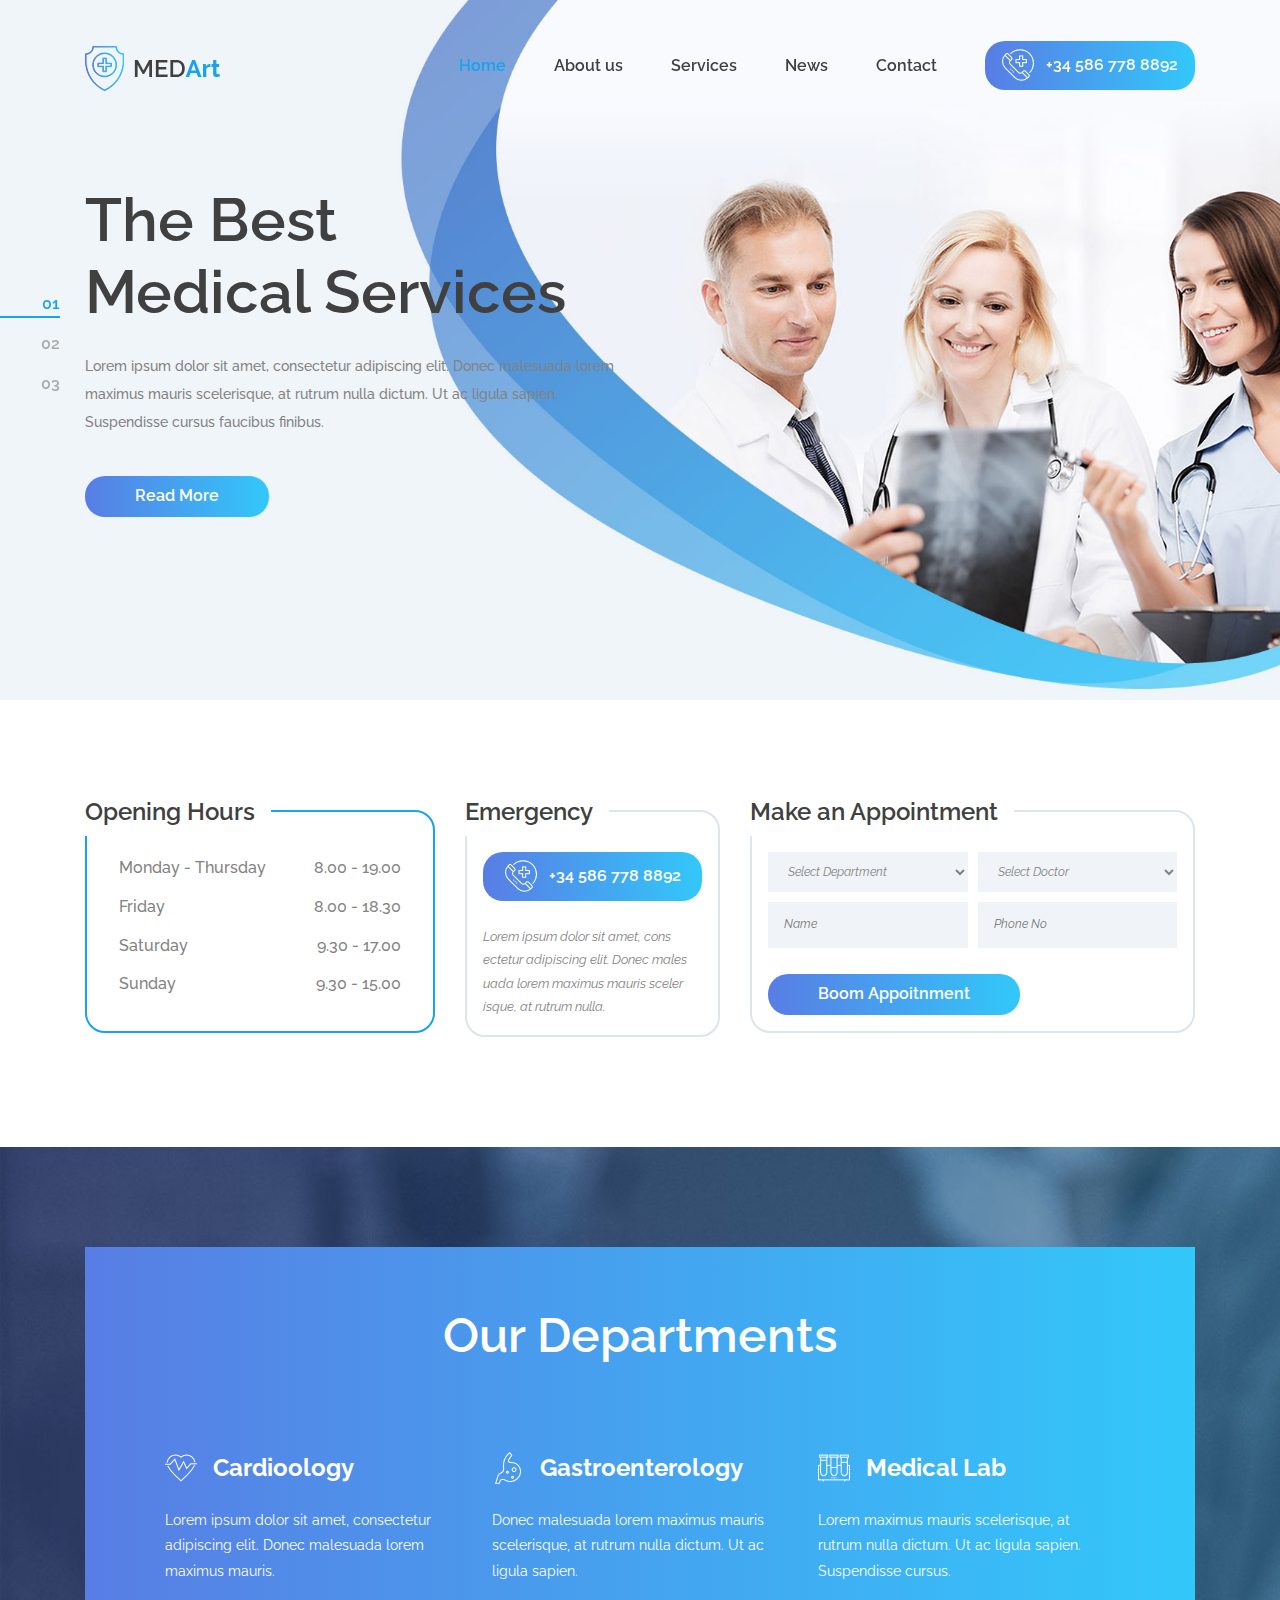
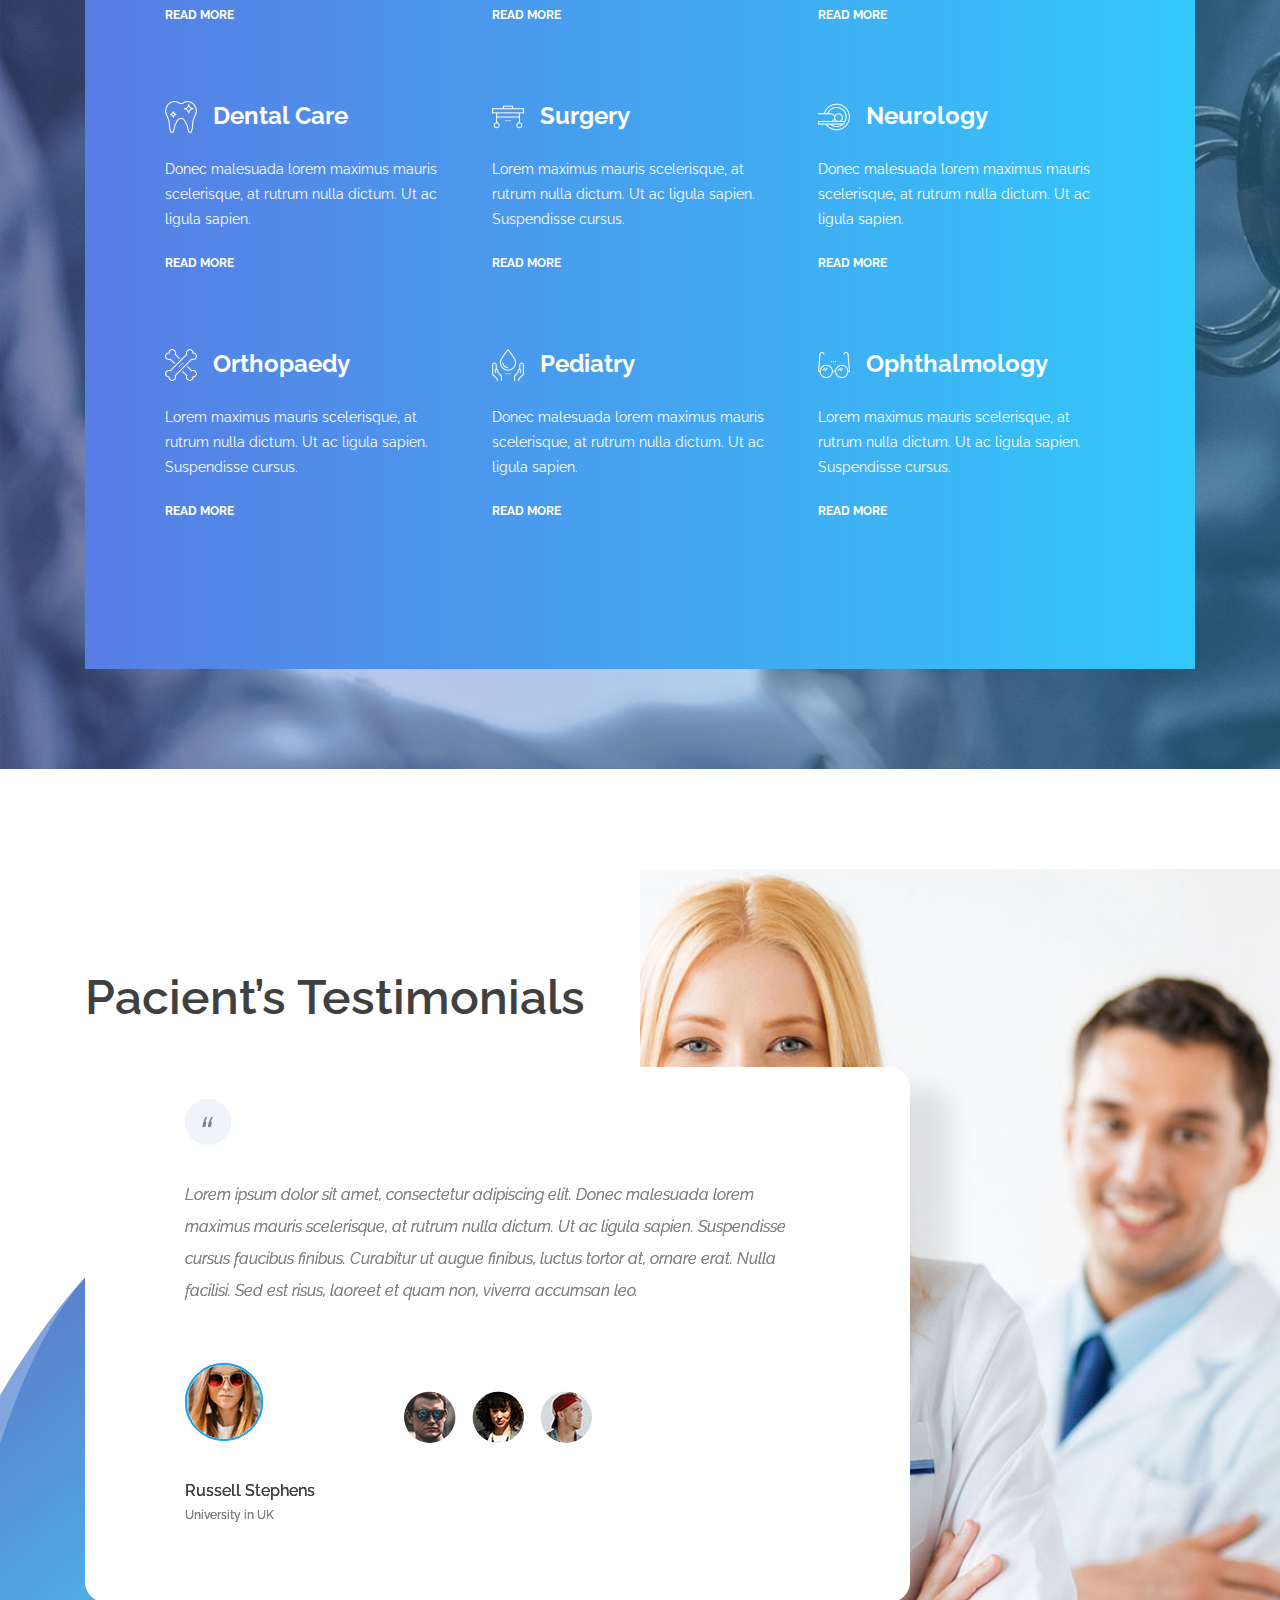
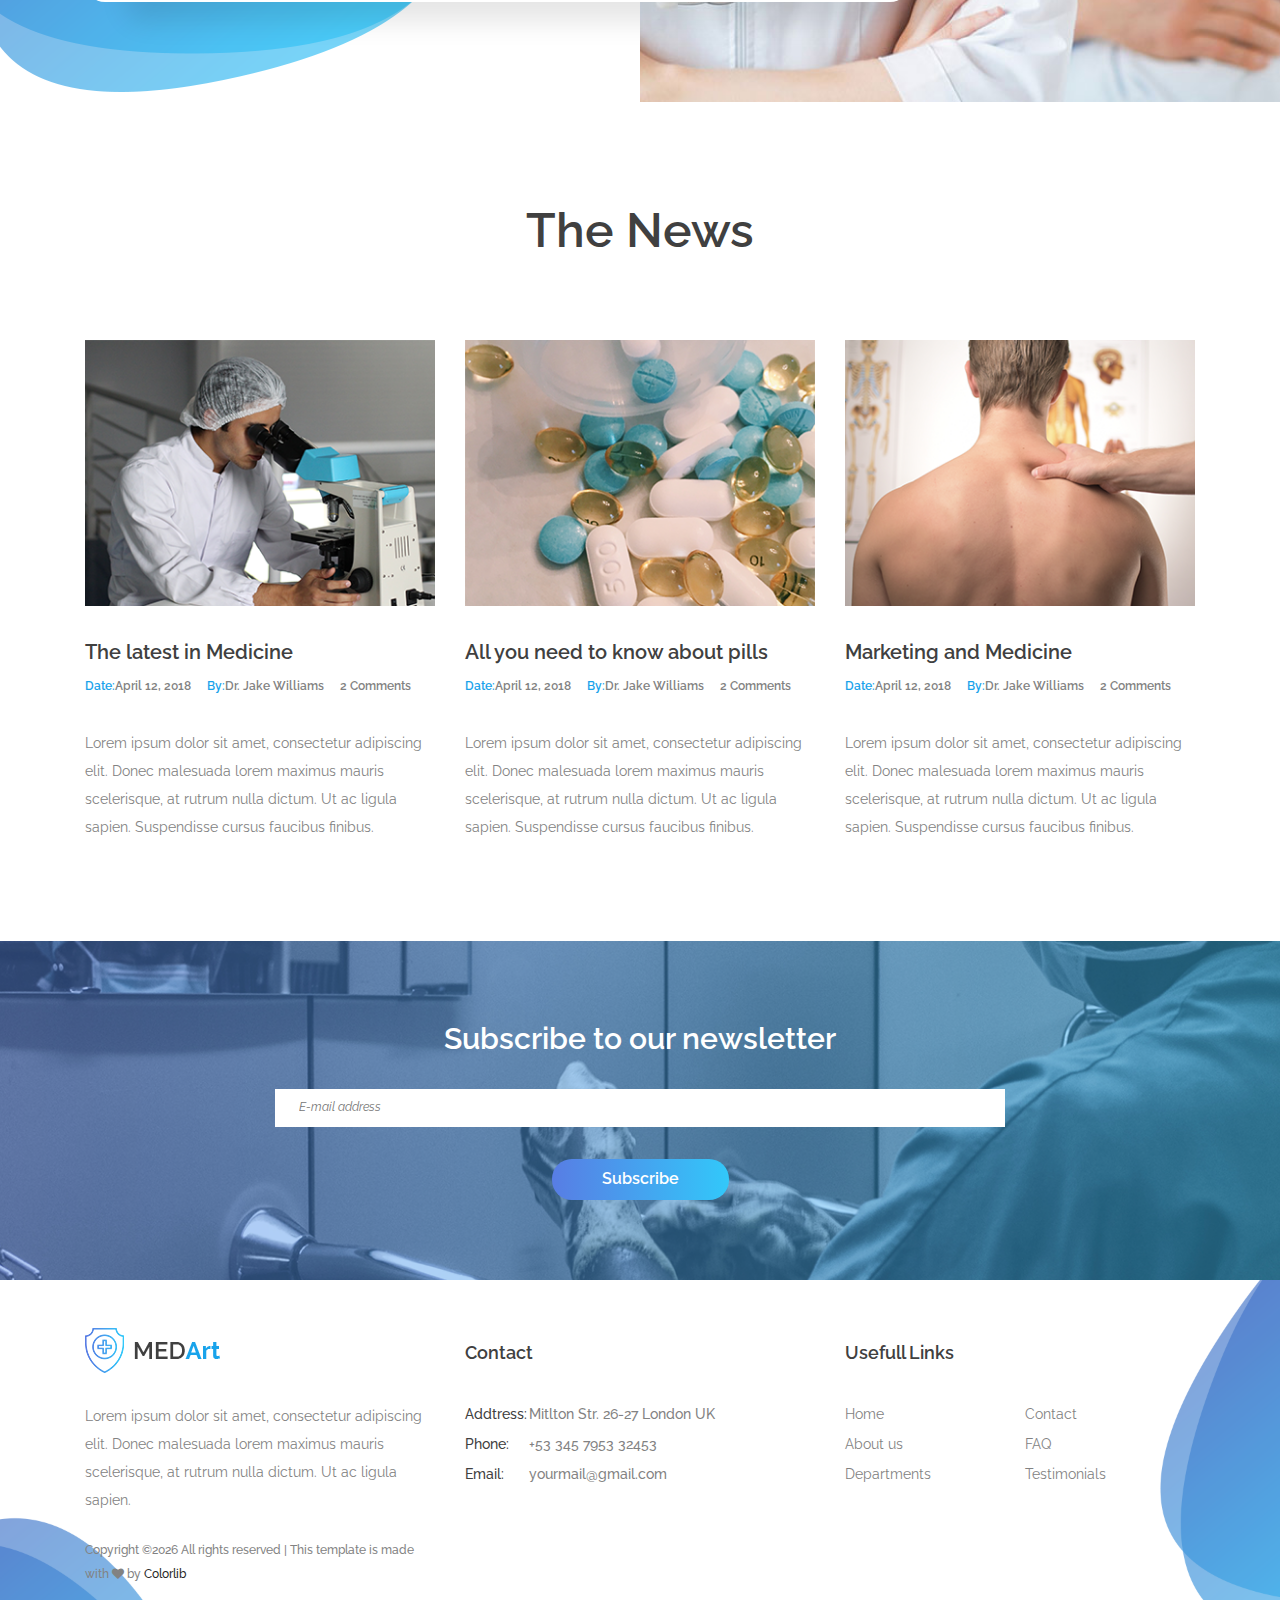
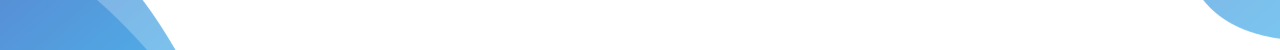
==== index.html @ e3585642 "first commit" ====
<!DOCTYPE html>
<html lang="en">
<head>
    <title>Hello World</title>

    <!-- Required meta tags -->
    <meta charset="utf-8">
    <meta name="viewport" content="width=device-width, initial-scale=1, shrink-to-fit=no">

    <!-- Bootstrap CSS -->
    <link rel="stylesheet" href="css/bootstrap.min.css">

    <link rel="stylesheet" type="text/css" href="https://cdnjs.cloudflare.com/ajax/libs/font-awesome/4.7.0/css/font-awesome.min.css">

    <!-- Swiper CSS -->
    <link rel="stylesheet" href="css/swiper.min.css">

    <!-- Styles -->
    <link rel="stylesheet" href="style.css">
    <script src="js/custom.js"></script>
</head>
<body>
    <header class="site-header">
        <div class="nav-bar">
            <div class="container">
                <div class="row">
                    <div class="col-12 d-flex flex-wrap justify-content-between align-items-center">
                        <div class="site-branding d-flex align-items-center">
                           <a class="d-block" href="index.html" rel="home"><img class="d-block" src="images/logo.png" alt="logo"></a>
                        </div><!-- .site-branding -->

                        <nav class="site-navigation d-flex justify-content-end align-items-center">
                            <ul class="d-flex flex-column flex-lg-row justify-content-lg-end align-items-center">
                                <li class="current-menu-item"><a href="index.html">Home</a></li>
                                <li><a href="about.html">About us</a></li>
                                <li><a href="services.html">Services</a></li>
                                <li><a href="news.html">News</a></li>
                                <li><a href="contact.html">Contact</a></li>

                                <li class="call-btn button gradient-bg mt-3 mt-md-0">
                                    <a class="d-flex justify-content-center align-items-center" href="#"><img src="images/emergency-call.png"> +34 586 778 8892</a>
                                </li>
                            </ul>
                        </nav><!-- .site-navigation -->

                        <div class="hamburger-menu d-lg-none">
                            <span></span>
                            <span></span>
                            <span></span>
                            <span></span>
                        </div><!-- .hamburger-menu -->
                    </div><!-- .col -->
                </div><!-- .row -->
            </div><!-- .container -->
        </div><!-- .nav-bar -->

        <div class="swiper-container hero-slider">
            <div class="swiper-wrapper">
                <div class="swiper-slide hero-content-wrap" style="background-image: url('images/hero.jpg')">
                    <div class="hero-content-overlay position-absolute w-100 h-100">
                        <div class="container h-100">
                            <div class="row h-100">
                                <div class="col-12 col-lg-6 d-flex flex-column justify-content-center align-items-start">
                                    <header class="entry-header">
                                        <h1>The Best <br>Medical Services</h1>
                                    </header><!-- .entry-header -->

                                    <div class="entry-content mt-4">
                                        <p>Lorem ipsum dolor sit amet, consectetur adipiscing elit. Donec malesuada lorem maximus mauris scelerisque, at rutrum nulla dictum. Ut ac ligula sapien. Suspendisse cursus faucibus finibus.</p>
                                    </div><!-- .entry-content -->

                                    <footer class="entry-footer d-flex flex-wrap align-items-center mt-4">
                                        <a href="#" class="button gradient-bg">Read More</a>
                                    </footer><!-- .entry-footer -->
                                </div><!-- .col -->
                            </div><!-- .row -->
                        </div><!-- .container -->
                    </div><!-- .hero-content-overlay -->
                </div><!-- .hero-content-wrap -->

                <div class="swiper-slide hero-content-wrap" style="background-image: url('images/hero.jpg')">
                    <div class="hero-content-overlay position-absolute w-100 h-100">
                        <div class="container h-100">
                            <div class="row h-100">
                                <div class="col-12 col-lg-6 d-flex flex-column justify-content-center align-items-start">
                                    <header class="entry-header">
                                        <h1>The Best <br>Medical Services</h1>
                                    </header><!-- .entry-header -->

                                    <div class="entry-content mt-4">
                                        <p>Lorem ipsum dolor sit amet, consectetur adipiscing elit. Donec malesuada lorem maximus mauris scelerisque, at rutrum nulla dictum. Ut ac ligula sapien. Suspendisse cursus faucibus finibus.</p>
                                    </div><!-- .entry-content -->

                                    <footer class="entry-footer d-flex flex-wrap align-items-center mt-4">
                                        <a href="#" class="button gradient-bg">Read More</a>
                                    </footer><!-- .entry-footer -->
                                </div><!-- .col -->
                            </div><!-- .row -->
                        </div><!-- .container -->
                    </div><!-- .hero-content-overlay -->
                </div><!-- .hero-content-wrap -->

                <div class="swiper-slide hero-content-wrap" style="background-image: url('images/hero.jpg')">
                    <div class="hero-content-overlay position-absolute w-100 h-100">
                        <div class="container h-100">
                            <div class="row h-100">
                                <div class="col-12 col-lg-6 d-flex flex-column justify-content-center align-items-start">
                                    <header class="entry-header">
                                        <h1>The Best <br>Medical Services</h1>
                                    </header><!-- .entry-header -->

                                    <div class="entry-content mt-4">
                                        <p>Lorem ipsum dolor sit amet, consectetur adipiscing elit. Donec malesuada lorem maximus mauris scelerisque, at rutrum nulla dictum. Ut ac ligula sapien. Suspendisse cursus faucibus finibus.</p>
                                    </div><!-- .entry-content -->

                                    <footer class="entry-footer d-flex flex-wrap align-items-center mt-4">
                                        <a href="#" class="button gradient-bg">Read More</a>
                                    </footer><!-- .entry-footer -->
                                </div><!-- .col -->
                            </div><!-- .row -->
                        </div><!-- .container -->
                    </div><!-- .hero-content-overlay -->
                </div><!-- .hero-content-wrap -->
            </div><!-- .swiper-wrapper -->

            <div class="pagination-wrap position-absolute w-100">
                <div class="swiper-pagination d-flex flex-row flex-md-column"></div>
            </div><!-- .pagination-wrap -->
        </div><!-- .hero-slider -->
    </header><!-- .site-header -->

    <div class="homepage-boxes">
        <div class="container">
            <div class="row">
                <div class="col-12 col-md-6 col-lg-4">
                    <div class="opening-hours">
                        <h2 class="d-flex align-items-center">Opening Hours</h2>

                        <ul class="p-0 m-0">
                            <li>Monday - Thursday <span>8.00 - 19.00</span></li>
                            <li>Friday <span>8.00 - 18.30</span></li>
                            <li>Saturday <span>9.30 - 17.00</span></li>
                            <li>Sunday <span>9.30 - 15.00</span></li>
                        </ul>
                    </div>
                </div>

                <div class="col-12 col-md-6 col-lg-3 mt-5 mt-md-0">
                    <div class="emergency-box">
                        <h2 class="d-flex align-items-center">Emergency</h2>

                        <div class="call-btn button gradient-bg">
                            <a class="d-flex justify-content-center align-items-center" href="#"><img src="images/emergency-call.png"> +34 586 778 8892</a>
                        </div>

                        <p>Lorem ipsum dolor sit amet, cons ectetur adipiscing elit. Donec males uada lorem maximus mauris sceler isque, at rutrum nulla.</p>
                    </div>
                </div>

                <div class="col-12 col-md-6 col-lg-5 mt-5 mt-lg-0">
                    <div class="appointment-box">
                        <h2 class="d-flex align-items-center">Make an Appointment</h2>

                        <form class="d-flex flex-wrap justify-content-between">
                            <select class="select-department">
                                <option value="value1">Select Department</option>
                                <option value="value2">Select Department 1</option>
                                <option value="value3">Select Department 2</option>
                            </select>

                            <select class="select-doctor">
                                <option>Select Doctor</option>
                                <option>Select Doctor 1</option>
                                <option>Select Doctor 2</option>
                            </select>

                            <input type="text" placeholder="Name">

                            <input type="number" placeholder="Phone No">

                            <input class="button gradient-bg" type="submit" value="Boom Appoitnment">
                        </form>
                    </div>

                </div>
            </div>
        </div>
    </div>

    <div class="our-departments">
        <div class="container">
            <div class="row">
                <div class="col-12">
                    <div class="our-departments-wrap">
                        <h2>Our Departments</h2>

                        <div class="row">
                            <div class="col-12 col-md-6 col-lg-4">
                                <div class="our-departments-cont">
                                    <header class="entry-header d-flex flex-wrap align-items-center">
                                        <img src="images/cardiogram.png" alt="">

                                        <h3>Cardioology</h3>
                                    </header>

                                    <div class="entry-content">
                                        <p>Lorem ipsum dolor sit amet, consectetur adipiscing elit. Donec malesuada lorem maximus mauris.</p>
                                    </div>

                                    <footer class="entry-footer">
                                        <a href="#">read more</a>
                                    </footer>
                                </div>
                            </div>

                            <div class="col-12 col-md-6 col-lg-4">
                                <div class="our-departments-cont">
                                    <header class="entry-header d-flex flex-wrap align-items-center">
                                        <img src="images/stomach-2.png" alt="">

                                        <h3>Gastroenterology</h3>
                                    </header>

                                    <div class="entry-content">
                                        <p>Donec malesuada lorem maximus mauris scelerisque, at rutrum nulla dictum. Ut ac ligula sapien.</p>
                                    </div>

                                    <footer class="entry-footer">
                                        <a href="#">read more</a>
                                    </footer>
                                </div>
                            </div>

                            <div class="col-12 col-md-6 col-lg-4">
                                <div class="our-departments-cont">
                                    <header class="entry-header d-flex flex-wrap align-items-center">
                                        <img src="images/blood-sample-2.png" alt="">

                                        <h3>Medical Lab</h3>
                                    </header>

                                    <div class="entry-content">
                                        <p>Lorem maximus mauris scelerisque, at rutrum nulla dictum. Ut ac ligula sapien. Suspendisse cursus.</p>
                                    </div>

                                    <footer class="entry-footer">
                                        <a href="#">read more</a>
                                    </footer>
                                </div>
                            </div>

                            <div class="col-12 col-md-6 col-lg-4">
                                <div class="our-departments-cont">
                                    <header class="entry-header d-flex flex-wrap align-items-center">
                                        <img src="images/teeth.png" alt="">

                                        <h3>Dental Care</h3>
                                    </header>

                                    <div class="entry-content">
                                        <p>Donec malesuada lorem maximus mauris scelerisque, at rutrum nulla dictum. Ut ac ligula sapien.</p>
                                    </div>

                                    <footer class="entry-footer">
                                        <a href="#">read more</a>
                                    </footer>
                                </div>
                            </div>

                            <div class="col-12 col-md-6 col-lg-4">
                                <div class="our-departments-cont">
                                    <header class="entry-header d-flex flex-wrap align-items-center">
                                        <img src="images/stretcher.png" alt="">

                                        <h3>Surgery</h3>
                                    </header>

                                    <div class="entry-content">
                                        <p>Lorem maximus mauris scelerisque, at rutrum nulla dictum. Ut ac ligula sapien. Suspendisse cursus.</p>
                                    </div>

                                    <footer class="entry-footer">
                                        <a href="#">read more</a>
                                    </footer>
                                </div>
                            </div>

                            <div class="col-12 col-md-6 col-lg-4">
                                <div class="our-departments-cont">
                                    <header class="entry-header d-flex flex-wrap align-items-center">
                                        <img src="images/scanner.png" alt="">

                                        <h3>Neurology</h3>
                                    </header>

                                    <div class="entry-content">
                                        <p>Donec malesuada lorem maximus mauris scelerisque, at rutrum nulla dictum. Ut ac ligula sapien.</p>
                                    </div>

                                    <footer class="entry-footer">
                                        <a href="#">read more</a>
                                    </footer>
                                </div>
                            </div>

                            <div class="col-12 col-md-6 col-lg-4 mb-md-0">
                                <div class="our-departments-cont">
                                    <header class="entry-header d-flex flex-wrap align-items-center">
                                        <img src="images/bones.png" alt="">

                                        <h3>Orthopaedy</h3>
                                    </header>

                                    <div class="entry-content">
                                        <p>Lorem maximus mauris scelerisque, at rutrum nulla dictum. Ut ac ligula sapien. Suspendisse cursus.</p>
                                    </div>

                                    <footer class="entry-footer">
                                        <a href="#">read more</a>
                                    </footer>
                                </div>
                            </div>

                            <div class="col-12 col-md-6 col-lg-4 mb-lg-0">
                                <div class="our-departments-cont">
                                    <header class="entry-header d-flex flex-wrap align-items-center">
                                        <img src="images/blood-donation-2.png" alt="">

                                        <h3>Pediatry</h3>
                                    </header>

                                    <div class="entry-content">
                                        <p>Donec malesuada lorem maximus mauris scelerisque, at rutrum nulla dictum. Ut ac ligula sapien.</p>
                                    </div>

                                    <footer class="entry-footer">
                                        <a href="#">read more</a>
                                    </footer>
                                </div>
                            </div>

                            <div class="col-12 col-md-6 col-lg-4 mb-0">
                                <div class="our-departments-cont">
                                    <header class="entry-header d-flex flex-wrap align-items-center">
                                        <img src="images/glasses.png" alt="">

                                        <h3>Ophthalmology</h3>
                                    </header>

                                    <div class="entry-content">
                                        <p>Lorem maximus mauris scelerisque, at rutrum nulla dictum. Ut ac ligula sapien. Suspendisse cursus.</p>
                                    </div>

                                    <footer class="entry-footer">
                                        <a href="#">read more</a>
                                    </footer>
                                </div>
                            </div>
                        </div>
                    </div>
                </div>
            </div>
        </div>
    </div>

    <section class="testimonial-section">
        <div class="container">
            <div class="row">
                <div class="col-12">
                    <h2>Pacient’s Testimonials</h2>
                </div>
            </div>
        </div>

        <!-- Swiper -->
        <div class="testimonial-slider">
            <div class="container">
                <div class="row">
                    <div class="col-12 col-lg-9">
                        <div class="testimonial-bg-shape">
                            <div class="swiper-container testimonial-slider-wrap">
                                <div class="swiper-wrapper">
                                    <div class="swiper-slide">
                                        <div class="entry-content">
                                            <p>Lorem ipsum dolor sit amet, consectetur adipiscing elit. Donec malesuada lorem maximus mauris scelerisque, at rutrum nulla dictum. Ut ac ligula sapien. Suspendisse cursus faucibus finibus. Curabitur ut augue finibus, luctus tortor at, ornare erat. Nulla facilisi. Sed est risus, laoreet et quam non, viverra accumsan leo.</p>
                                        </div><!-- .entry-content -->

                                        <div class="entry-footer">
                                            <figure class="user-avatar">
                                                <img src="images/user-1.jpg" alt="">
                                            </figure><!-- .user-avatar -->

                                            <h3 class="testimonial-user">Russell Stephens <span>University in UK</span></h3>
                                        </div><!-- .entry-footer -->
                                    </div><!-- .swiper-slide -->

                                    <div class="swiper-slide">
                                        <div class="entry-content">
                                            <p>Lorem ipsum dolor sit amet, consectetur adipiscing elit. Donec malesuada lorem maximus mauris scelerisque, at rutrum nulla dictum. Ut ac ligula sapien. Suspendisse cursus faucibus finibus. Curabitur ut augue finibus, luctus tortor at, ornare erat. Nulla facilisi. Sed est risus, laoreet et quam non, viverra accumsan leo.</p>
                                        </div><!-- .entry-content -->

                                        <div class="entry-footer">
                                            <figure class="user-avatar">
                                                <img src="images/user-2.jpg" alt="">
                                            </figure><!-- .user-avatar -->

                                            <h3 class="testimonial-user">Russell Stephens <span>University in UK</span></h3>
                                        </div><!-- .entry-footer -->
                                    </div><!-- .swiper-slide -->

                                    <div class="swiper-slide">
                                        <div class="entry-content">
                                            <p>Lorem ipsum dolor sit amet, consectetur adipiscing elit. Donec malesuada lorem maximus mauris scelerisque, at rutrum nulla dictum. Ut ac ligula sapien. Suspendisse cursus faucibus finibus. Curabitur ut augue finibus, luctus tortor at, ornare erat. Nulla facilisi. Sed est risus, laoreet et quam non, viverra accumsan leo.</p>
                                        </div><!-- .entry-content -->

                                        <div class="entry-footer">
                                            <figure class="user-avatar">
                                                <img src="images/user-3.jpg" alt="">
                                            </figure><!-- .user-avatar -->

                                            <h3 class="testimonial-user">Russell Stephens <span>University in UK</span></h3>
                                        </div><!-- .entry-footer -->
                                    </div><!-- .swiper-slide -->

                                    <div class="swiper-slide">
                                        <div class="entry-content">
                                            <p>Lorem ipsum dolor sit amet, consectetur adipiscing elit. Donec malesuada lorem maximus mauris scelerisque, at rutrum nulla dictum. Ut ac ligula sapien. Suspendisse cursus faucibus finibus. Curabitur ut augue finibus, luctus tortor at, ornare erat. Nulla facilisi. Sed est risus, laoreet et quam non, viverra accumsan leo.</p>
                                        </div><!-- .entry-content -->

                                        <div class="entry-footer">
                                            <figure class="user-avatar">
                                                <img src="images/user-4.jpg" alt="">
                                            </figure><!-- .user-avatar -->

                                            <h3 class="testimonial-user">Russell Stephens <span>University in UK</span></h3>
                                        </div><!-- .entry-footer -->
                                    </div><!-- .swiper-slide -->
                                </div><!-- .swiper-wrapper -->

                                <div class="swiper-pagination-wrap">
                                    <div class="container">
                                        <div class="row">
                                            <div class="col-12">
                                                <div class="swiper-pagination position-relative flex justify-content-center align-items-center"></div>
                                            </div><!-- .col -->
                                        </div><!-- .row -->
                                    </div><!-- .container -->
                                </div>
                            </div>
                        </div>
                    </div>
                </div>
            </div>
        </div><!-- .testimonial-slider -->
    </section><!-- .testimonial-section -->

    <div class="the-news">
        <div class="container">
            <div class="row">
                <div class="col-12">
                    <h2>The News</h2>

                    <div class="row">
                        <div class="col-12 col-md-6 col-lg-4">
                            <div class="the-news-wrap">
                                <figure class="post-thumbnail">
                                    <a href="#"><img src="images/news-1.png" alt=""></a>
                                </figure>

                                <header class="entry-header">
                                    <h3>The latest in Medicine</h3>

                                    <div class="post-metas d-flex flex-wrap align-items-center">
                                        <div class="posted-date"><label>Date: </label><a href="#">April 12, 2018</a></div>

                                        <div class="posted-by"><label>By: </label><a href="#">Dr. Jake Williams</a></div>

                                        <div class="post-comments"><a href="#">2 Comments</a></div>
                                    </div>
                                </header>

                                <div class="entry-content">
                                    <p>Lorem ipsum dolor sit amet, consectetur adipiscing elit. Donec malesuada lorem maximus mauris scelerisque, at rutrum nulla dictum. Ut ac ligula sapien. Suspendisse cursus faucibus finibus. </p>
                                </div>
                            </div>
                        </div>

                        <div class="col-12 col-md-6 col-lg-4">
                            <div class="the-news-wrap">
                                <figure class="post-thumbnail">
                                    <a href="#"><img src="images/news-2.png" alt=""></a>
                                </figure>

                                <header class="entry-header">
                                    <h3>All you need to know about pills</h3>

                                    <div class="post-metas d-flex flex-wrap align-items-center">
                                        <div class="posted-date"><label>Date: </label><a href="#">April 12, 2018</a></div>

                                        <div class="posted-by"><label>By: </label><a href="#">Dr. Jake Williams</a></div>

                                        <div class="post-comments"><a href="#">2 Comments</a></div>
                                    </div>
                                </header>

                                <div class="entry-content">
                                    <p>Lorem ipsum dolor sit amet, consectetur adipiscing elit. Donec malesuada lorem maximus mauris scelerisque, at rutrum nulla dictum. Ut ac ligula sapien. Suspendisse cursus faucibus finibus. </p>
                                </div>
                            </div>
                        </div>

                        <div class="col-12 col-md-6 col-lg-4">
                            <div class="the-news-wrap">
                                <figure class="post-thumbnail">
                                    <a href="#"><img src="images/news-3.png" alt=""></a>
                                </figure>

                                <header class="entry-header">
                                    <h3>Marketing and Medicine</h3>

                                    <div class="post-metas d-flex flex-wrap align-items-center">
                                        <div class="posted-date"><label>Date: </label><a href="#">April 12, 2018</a></div>

                                        <div class="posted-by"><label>By: </label><a href="#">Dr. Jake Williams</a></div>

                                        <div class="post-comments"><a href="#">2 Comments</a></div>
                                    </div>
                                </header>

                                <div class="entry-content">
                                    <p>Lorem ipsum dolor sit amet, consectetur adipiscing elit. Donec malesuada lorem maximus mauris scelerisque, at rutrum nulla dictum. Ut ac ligula sapien. Suspendisse cursus faucibus finibus. </p>
                                </div>
                            </div>
                        </div>
                    </div>
                </div>
            </div>
        </div>
    </div>

    <div class="subscribe-banner">
        <div class="container">
            <div class="row">
                <div class="col-12 col-lg-8 offset-lg-2">
                    <h2>Subscribe to our newsletter</h2>

                    <form>
                        <input type="email" placeholder="E-mail address">
                        <input class="button gradient-bg" type="submit" value="Subscribe">
                    </form>
                </div>
            </div>
        </div>
    </div>

    <footer class="site-footer">
        <div class="footer-widgets">
            <div class="container">
                <div class="row">
                    <div class="col-12 col-md-6 col-lg-4">
                        <div class="foot-about">
                            <h2><a href="#"><img src="images/logo.png" alt=""></a></h2>

                            <p>Lorem ipsum dolor sit amet, consectetur adipiscing elit. Donec malesuada lorem maximus mauris scelerisque, at rutrum nulla dictum. Ut ac ligula sapien.</p>

                            <p class="copyright"><!-- Link back to Colorlib can't be removed. Template is licensed under CC BY 3.0. -->
Copyright &copy;<script>document.write(new Date().getFullYear());</script> All rights reserved | This template is made with <i class="fa fa-heart" aria-hidden="true"></i> by <a href="https://colorlib.com" target="_blank">Colorlib</a>
<!-- Link back to Colorlib can't be removed. Template is licensed under CC BY 3.0. --></p>
                        </div><!-- .foot-about -->
                    </div><!-- .col -->

                    <div class="col-12 col-md-6 col-lg-4 mt-5 mt-md-0">
                        <div class="foot-contact">
                            <h2>Contact</h2>

                            <ul class="p-0 m-0">
                                <li><span>Addtress:</span>Mitlton Str. 26-27 London UK</li>
                                <li><span>Phone:</span>+53 345 7953 32453</li>
                                <li><span>Email:</span>yourmail@gmail.com</li>
                            </ul>
                        </div>
                    </div><!-- .col -->

                    <div class="col-12 col-md-6 col-lg-4 mt-5 mt-md-0">
                        <div class="foot-links">
                            <h2>Usefull Links</h2>

                            <ul class="p-0 m-0">
                                <li><a href="index.html">Home</a></li>
                                <li><a href="about.html">About us</a></li>
                                <li><a href="#">Departments</a></li>
                                <li><a href="contact.html">Contact</a></li>
                                <li><a href="news.html">FAQ</a></li>
                                <li><a href="services.html">Testimonials</a></li>
                            </ul>
                        </div><!-- .foot-links -->
                    </div><!-- .col -->
                </div><!-- .row -->
            </div><!-- .container -->
        </div><!-- .footer-widgets -->
    </footer><!-- .site-footer -->

    <script type='text/javascript' src='js/jquery.js'></script>
    <script type='text/javascript' src='js/jquery.collapsible.min.js'></script>
    <script type='text/javascript' src='js/swiper.min.js'></script>
    <script type='text/javascript' src='js/jquery.countdown.min.js'></script>
    <script type='text/javascript' src='js/circle-progress.min.js'></script>
    <script type='text/javascript' src='js/jquery.countTo.min.js'></script>
    <script type='text/javascript' src='js/jquery.barfiller.js'></script>
    <script type='text/javascript' src='js/custom.js'></script>
</body>
</html>
---- style.css ----
@import url('https://fonts.googleapis.com/css?family=Raleway:200,300,400,500,600,700');

body {
    color: #404040;
    font-size: 16px;
    line-height: 1.8;
    font-family: 'Raleway', sans-serif;
}

img {
    vertical-align: baseline;
}

/*--------------------------------------------------------------
# Links
--------------------------------------------------------------*/
a {
    color: #262626;
}

a:visited {
    color: #757686;
}

a:hover, a:focus, a:active {
    color: #262626;
}

a:focus {
    outline: thin dotted;
}

a:hover, a:active {
    outline: 0;
    list-style: none;
}

/*--------------------------------------------------------------
# Site Header
--------------------------------------------------------------*/
.site-header {
    position: relative;
}

.nav-bar {
    position: absolute;
    top: 0;
    left: 0;
    z-index: 9999;
    width: 100%;
    padding: 20px 0;
}

/*
# Site Branding
--------------------------------*/
.site-branding {
    width: calc(100% - 24px);
    padding: 20px 0;
}

.site-branding a {
    margin-top: 6px;
}

@media screen and (min-width: 992px){
    .site-branding {
        width: auto;
    }
}

/*
  Hamburger Menu
----------------------------------------*/
.hamburger-menu {
    position: relative;
    width: 24px;
    height: 22px;
    margin: 0 auto;
    transition: .5s ease-in-out;
    cursor: pointer;
}

.hamburger-menu span {
    display: block;
    position: absolute;
    height: 2px;
    width: 100%;
    background: #262626;
    border-radius: 10px;
    opacity: 1;
    left: 0;
    transition: .25s ease-in-out;
}

.hamburger-menu span:nth-child(1) {
    top: 2px;
}

.hamburger-menu span:nth-child(2),
.hamburger-menu span:nth-child(3) {
    top: 10px;
}

.hamburger-menu span:nth-child(4) {
    top: 18px;
}

.hamburger-menu.open span:nth-child(1) {
    top: 18px;
    width: 0;
    left: 50%;
}

.hamburger-menu.open span:nth-child(2) {
    transform: rotate(45deg);
}

.hamburger-menu.open span:nth-child(3) {
    transform: rotate(-45deg);
}

.hamburger-menu.open span:nth-child(4) {
    top: 18px;
    width: 0;
    left: 50%;
}

/*
# Main Menu
--------------------------------*/
.site-navigation ul {
    position: fixed;
    top: 0;
    left: -320px;
    z-index: 9999;
    width: 320px;
    max-width: calc(100% - 120px);
    height: 100%;
    padding: 30px 15px;
    margin: 0;
    background: #fff;
    list-style: none;
    overflow-x: scroll;
    transition: all 0.35s;
}

.site-navigation.show ul {
    left: 0;
}

.site-navigation ul li {
    margin: 0 24px;
}

.site-navigation ul li a {
    display: block;
    padding: 16px 0;
    font-size: 16px;
    font-weight: 600;
    line-height: 1;
    color: #404040;
    text-decoration: none;
    transition: color .35s;
}

/*
# Call Button
--------------------------------*/
.call-btn {
    min-width: 210px;
    padding: 8px 12px 6px !important;
    margin-left: 24px;
    margin-right: 0 !important;
}

.call-btn img {
    display: inline-block;
    margin-right: 12px;
}

.call-btn a {
    padding: 0 !important;
    font-size: 16px;
    font-weight: 600;
    color: #fff !important;
}

@media screen and (min-width: 992px) {
    .site-navigation ul {
        position: relative;
        top: auto;
        left: auto;
        width: 100%;
        max-width: 100%;
        height: auto;
        padding: 0;
        overflow: auto;
        background: transparent;
    }

    .site-navigation ul li a {
        padding: 30px 0;
    }
}

.site-navigation ul li a:hover,
.site-navigation ul li.current-menu-item a {
    color: #18a3eb;
}

/*--------------------------------------------------------------
# Hero Section
--------------------------------------------------------------*/
.hero-slider {
    max-height: 950px;
}

.hero-content-wrap {
    min-height: 700px;
    position: relative;
    color: #fff;

    background-size: cover;
    background-position: center;
}

.hero-content-overlay {
    top: 0;
    left: 0;
    background: rgba(0,0,0,0);
}

.hero-content-overlay h1 {
    margin: 0;
    font-size: 60px;
    font-weight: 600;
    line-height: 1.2;
    color: #404040;
}

.hero-content-overlay p {
    font-size: 14px;
    font-weight: 500;
    line-height: 2;
    color: #828282;
}

.hero-slider .pagination-wrap {
    top: 50%;
    left: 0;
    z-index: 99;
    width: 120px;
    margin-top: -60px;
}

.hero-slider .swiper-pagination-bullet {
    width: 120px;
    height: 28px;
    margin-bottom: 12px;
    border-radius: 0;
    border-bottom: 2px solid transparent;
    font-size: 16px;
    font-weight: 600;
    color: #aaaaaa;
    background: transparent;
    opacity: 1;
    text-align: right;
}

.hero-slider .swiper-pagination-bullet-active {
    color: #18a3eb;
    border-color: #18a3eb;
}

@media screen and (max-width: 1400px) {
    .hero-slider .swiper-pagination-bullet {
        width: 60px;
    }
}

@media screen and (max-width: 576px) {
    .hero-slider .pagination-wrap {
        top: auto;
        bottom: 60px;
        margin-top: 0;
    }

    .hero-slider .swiper-pagination-bullet {
        width: 30px;
        margin-left: 15px;
    }
}

/*--------------------------------------------------------------
# Elements Page
--------------------------------------------------------------*/
.elements-wrap {
    margin-top: 80px;
}

.elements-page .elements-heading .entry-title {
    font-size: 24px;
    font-weight: 600;
    color: #262626;
}

.elements-page .elements-container {
    margin-top: 54px;
}

.elements-page .btn {
    margin-right: 20px;
}

/*
# Button
----------------------------------*/
.button {
    padding: 12px 50px 10px;
    margin-right: 32px;
    border: 0;
    border-bottom: 3px solid #18a3eb;
    border-radius: 20px;
    font-size: 16px;
    font-weight: 600;
    line-height: 1;
    color: #404040;
    outline: none;
    background: #f0f4f8;
    text-decoration: none !important;
}

.button:focus {
    outline: none;
    box-shadow: none;
}

.button.dark {
    border-color: transparent;
    color: #fff;
    background: #18a3eb;
}

.button.gradient-bg {
    border-color: transparent;
    background: -moz-linear-gradient(180deg, rgba(50,200,250,1) 0%, rgba(88,125,228,1) 100%); /* ff3.6+ */
    background: -webkit-gradient(linear, left top, right top, color-stop(0%, rgba(50,200,250,1)), color-stop(100%, rgba(88,125,228,1))); /* safari4+,chrome */
    background: -webkit-linear-gradient(180deg, rgba(50,200,250,1) 0%, rgba(88,125,228,1) 100%); /* safari5.1+,chrome10+ */
    background: -o-linear-gradient(180deg, rgba(50,200,250,1) 0%, rgba(88,125,228,1) 100%); /* opera 11.10+ */
    background: -ms-linear-gradient(180deg, rgba(50,200,250,1) 0%, rgba(88,125,228,1) 100%); /* ie10+ */
    background: linear-gradient(270deg, rgba(50,200,250,1) 0%, rgba(88,125,228,1) 100%); /* w3c */
    filter: progid:DXImageTransform.Microsoft.gradient( startColorstr='#18a3eb', endColorstr='#587de4',GradientType=1 ); /* ie6-9 */
    color: #fff;
}

/*
# Accordion
----------------------------------*/
.accordion-wrap {
    position: relative;
}

.accordion-wrap .entry-content {
    margin: 0;
}

.accordion-wrap .entry-title {
    padding: 12px 38px;
    margin-bottom: 15px;
    background: #f3f3f3;
    font-size: 16px;
    font-weight: 600;
    color: #404040;
    cursor: pointer;
}

.accordion-wrap .entry-title {
    border: 0;
    background: -moz-linear-gradient(180deg, rgba(50,200,250,1) 0%, rgba(88,125,228,1) 100%); /* ff3.6+ */
    background: -webkit-gradient(linear, left top, right top, color-stop(0%, rgba(50,200,250,1)), color-stop(100%, rgba(188,125,228,1))); /* safari4+,chrome */
    background: -webkit-linear-gradient(180deg, rgba(50,200,250,1) 0%, rgba(88,125,228,1) 100%); /* safari5.1+,chrome10+ */
    background: -o-linear-gradient(180deg, rgba(50,200,250,1) 0%, rgba(88,125,228,1) 100%); /* opera 11.10+ */
    background: -ms-linear-gradient(180deg, rgba(50,200,250,1) 0%, rgba(88,125,228,1) 100%); /* ie10+ */
    background: linear-gradient(270deg, rgba(50,200,250,1) 0%, rgba(88,125,228,1) 100%); /* w3c */
    filter: progid:DXImageTransform.Microsoft.gradient( startColorstr='#18a3eb', endColorstr='#18a3eb',GradientType=1 ); /* ie6-9 */
    color: #fff;
}

.accordion-wrap .entry-title .arrow-r::before,
.accordion-wrap .entry-title .arrow-d::before {
    content: "+";
    font-size: 24px;
    font-weight: 400;
}

.accordion-wrap .entry-title .arrow-d::before {
    content: "-";
}

/*
# Content
----------------------------------*/
.accordion-wrap .entry-content {
    display: none;
}

.accordion-wrap .entry-content p {
    padding: 10px 0;
    font-size: 14px;
    line-height: 2;
    color: #828282;
}

/*
# Tabs
----------------------------------*/
ul.tabs-nav {
    margin: 0;
    padding: 0;
    list-style: none;
}

ul.tabs-nav .tab-nav {
    padding: 12px 24px;
    margin-right: 6px;
    margin-bottom: 10px;
    background: #eaf1f3;
    font-size: 16px;
    font-weight: 600;
    color: #404040;
    cursor: pointer;
    transition: all .35s;
}

ul.tabs-nav .tab-nav.active {
    border: 0;
    background: -moz-linear-gradient(180deg, rgba(50,200,250,1) 0%, rgba(88,125,228,1) 100%); /* ff3.6+ */
    background: -webkit-gradient(linear, left top, right top, color-stop(0%, rgba(50,200,250,1)), color-stop(100%, rgba(88,125,228,1))); /* safari4+,chrome */
    background: -webkit-linear-gradient(180deg, rgba(50,200,250,1) 0%, rgba(88,125,228,1) 100%); /* safari5.1+,chrome10+ */
    background: -o-linear-gradient(180deg, rgba(50,200,250,1) 0%, rgba(88,125,228,1) 100%); /* opera 11.10+ */
    background: -ms-linear-gradient(180deg, rgba(50,200,250,1) 0%, rgba(88,125,228,1) 100%); /* ie10+ */
    background: linear-gradient(270deg, rgba(50,200,250,1) 0%, rgba(88,125,228,1) 100%); /* w3c */
    filter: progid:DXImageTransform.Microsoft.gradient( startColorstr='#18a3eb', endColorstr='#18a3eb',GradientType=1 ); /* ie6-9 */
    color: #fff;
}

.tabs .tab-nav {
    margin-bottom: -1px;
    z-index: 99;
}

.tabs-container {
    padding: 60px 0;
}

.tab-content {
    display: none;
}

.tab-content img {
    float: left;
    margin-right: 32px;
    margin-bottom: 32px;
}

.tab-content h4 {
    margin-bottom: 24px;
    font-size: 18px;
    font-weight: 600;
    color: #404040;
}

.tab-content p {
    margin-bottom: 0;
    font-size: 14px;
    line-height: 2;
    color: #929191;
}

/*
# Circular Progress Bar
----------------------------------*/
.circular-progress-bar {
    margin: 20px 0;
    text-align: center;
}

.circular-progress-bar .circle {
    position: relative;
    width: 156px;
    height: 156px;
    margin: 0 auto;
}

.circular-progress-bar .circle strong {
    position: absolute;
    top: 50%;
    left: 0;
    margin-top: -24px;
    width: 100%;
    font-size: 30px;
    font-weight: 500;
    line-height: 1;
    color: #404040;
}

.circular-progress-bar .entry-title {
    margin-top: 32px;
    font-size: 20px;
    font-weight: 600;
    color: #404040;
}

.circular-progress-bar .entry-title span {
    display: block;
    margin-top: 10px;
    font-size: 14px;
    font-weight: 400;
    color: #828282;
}

/*
# Counter Box
----------------------------------*/
.counter-box {
    margin: 60px 0 20px;
    text-align: center;
}

.counter-box .start-counter {
    margin-top: 10px;
    font-size: 48px;
    font-weight: 400;
    color: #404040;
}

.counter-box .counter-k {
    font-size: 48px;
}

.counter-box .entry-title {
    margin-top: 10px;
    font-size: 16px;
    color: #828282;
}

/*
# Icon Box
----------------------------------*/
.icon-box .entry-header img {
    margin-right: 24px;
}

.icon-box .entry-title {
    margin: 0;
    font-size: 24px;
    font-weight: 700;
    color: #404040;
}

.icon-box .entry-content {
    margin-top: 32px;
}

.icon-box .entry-content p {
    font-size: 14px;
    line-height: 2;
    color: #828282;
}

.icon-box .entry-footer a {
    display: block;
    margin-top: 24px;
    font-size: 12px;
    font-weight: bold;
    color: #828282;
    text-transform: uppercase;
}

/*
# Bar Filler
----------------------------------*/
.barfiller {
    position:relative;
    width:100%;
    height:5px;
    border-radius: 3px;
    background:#d6dee1;
}

.barfiller .fill {
    display:block;
    position:relative;
    width:0px;
    height:100%;
    border-radius: 3px;
    background:#333;
    z-index:1;
}

.barfiller .tipWrap {
    display:none;
}

.barfiller .tip {
    left: 0;
    position: absolute;
    z-index: 2;
    width: 42px;
    height: 42px;
    padding-top: 14px;
    margin-top: -21px;
    border-radius: 50%;
    font-size: 15px;
    font-weight: 500;
    line-height: 1;
    text-align: center;
    background: #18a3eb;
    color: #fff;
}

/*
# Subscribe Banner
--------------------------------*/
.subscribe-banner {
    padding: 80px 0;
    background: url("images/subscribe-bg.png") no-repeat center;
    background-size: cover;
    text-align: center;
}

.subscribe-banner h2 {
    font-size: 30px;
    font-weight: 600;
    color: #fff;
}

.subscribe-banner input[type="email"] {
    width: 100%;
    padding: 8px 24px;
    border: 0;
    margin-top: 24px;
    font-size: 12px;
    font-style: italic;
    color: #404040;
    background: #fff;
    text-align: left;
}

.subscribe-banner input[type="submit"] {
    margin-top: 32px;
    margin-right: 0;
    font-size: 16px;
    font-weight: 600;
    cursor: pointer;
}

/*--------------------------------------------------------------
# Homepage
--------------------------------------------------------------*/
.homepage-boxes {
    padding: 110px 0;
}

/*
# Opening Hours
--------------------------------*/
.opening-hours,
.emergency-box,
.appointment-box,
.contact-info {
    position: relative;
    padding: 32px;
    border-radius: 20px;
    border: 2px solid #dde4ea;
}

.opening-hours {
    border-color: #18a3eb;
}

.opening-hours h2,
.emergency-box h2,
.appointment-box h2,
.contact-info h2 {
    position: absolute;
    top: -24px;
    left: -2px;
    height: 48px;
    padding-right: 16px;
    background: #fff;

    font-size: 24px;
    font-weight: 600;
    color: #404040;
}

.opening-hours ul {
    list-style: none;
}

.opening-hours ul li {
    display: flex;
    justify-content: space-between;
    margin-top: 10px;
    font-size: 16px;
    font-weight: 500;
    color: #828282;
}

.opening-hours ul li span {
    display: inline-block;
    margin-left: 5px;
}

/*
# Emergency
--------------------------------*/
.emergency-box {
    padding: 16px;
}

.emergency-box p {
    margin-top: 16px;
    margin-bottom: 0;
    font-size: 13px;
    font-style: italic;
    color: #828282;
}

.emergency-box .call-btn {
    max-width: 220px;
    margin: 24px auto !important;
}

/*
# Make an Appointment
--------------------------------*/
.appointment-box {
    padding: 16px;
}

.appointment-box form {
    margin-top: 24px;
}

.appointment-box form select,
.appointment-box form input[type="text"],
.appointment-box form input[type="number"] {
    display: block;
    width: calc(50% - 5px);
    padding: 12px 16px ;
    margin-bottom: 10px;
    border: 0;

    font-size: 12px;
    font-style: italic;
    color: #828282;
    background: #f0f4f8;
    outline: none;
}

.appointment-box form input[type="submit"] {
    margin-top: 16px;
}

/*
# Our Departments
--------------------------------*/
.our-departments {
    padding: 100px 0;
    background: url(images/departments-bg.jpg) no-repeat;
    background-size: cover;
}

.our-departments-wrap {
    padding: 60px 80px 80px;
    background: -moz-linear-gradient(180deg, rgba(50,200,250,1) 0%, rgba(88,125,228,1) 100%); /* ff3.6+ */
    background: -webkit-gradient(linear, left top, right top, color-stop(0%, rgba(50,200,250,1)), color-stop(100%, rgba(188,125,228,1))); /* safari4+,chrome */
    background: -webkit-linear-gradient(180deg, rgba(50,200,250,1) 0%, rgba(88,125,228,1) 100%); /* safari5.1+,chrome10+ */
    background: -o-linear-gradient(180deg, rgba(50,200,250,1) 0%, rgba(88,125,228,1) 100%); /* opera 11.10+ */
    background: -ms-linear-gradient(180deg, rgba(50,200,250,1) 0%, rgba(88,125,228,1) 100%); /* ie10+ */
    background: linear-gradient(270deg, rgba(50,200,250,1) 0%, rgba(88,125,228,1) 100%); /* w3c */
    filter: progid:DXImageTransform.Microsoft.gradient( startColorstr='#18a3eb', endColorstr='#18a3eb',GradientType=1 ); /* ie6-9 */
}

@media screen and (max-width: 768px){
    .our-departments-wrap {
        padding-right: 30px;
        padding-left: 30px;
    }
}

.our-departments-wrap h2 {
    margin-bottom: 80px;
    font-size: 48px;
    font-weight: 600;
    text-align: center;
    color: #fff;
}

.our-departments-cont {
    margin-bottom: 64px;
}

.our-departments-cont .entry-header {
    min-height: 48px;
}

.our-departments-cont .entry-header img {
    margin-right: 16px;
}

.our-departments-cont h3 {
    margin: 0;
    font-size: 24px;
    font-weight: bold;
    color: #fff;
}

.our-departments-cont .entry-content {
    margin-top: 16px;
}

.our-departments-cont .entry-content p {
    font-size: 14px;
    color: #fff;
}

.our-departments-cont .entry-footer a {
    font-size: 12px;
    font-weight: bold;
    text-transform: uppercase;
    color: #fff;
}

/*
# Section: Testimonial
--------------------------------*/
.testimonial-section {
    margin-top: 100px;
    position: relative;
    height: 100%;
    padding: 100px 0;
}

.testimonial-section h2 {
    margin-bottom: 40px !important;
}

.testimonial-section::before {
    content: '';
    position: absolute;
    top: 0;
    right: 0;
    z-index: -1;
    width: 50%;
    height: 100%;
    background: url("images/testimonial-bg.jpg") no-repeat right center;
    background-size: cover;
}

.testimonial-slider {
    position: relative;
}

.testimonial-slider-wrap {
    position: relative;
    padding: 72px 100px;
    border-radius: 20px;
    background: #fff;
    box-shadow: 40px 20px 27px rgba(0,0,0,.1);
}

.testimonial-bg-shape {
    position: relative;
}

.testimonial-bg-shape::before {
    content: '';
    position: absolute;
    bottom: -90px;
    left: -130px;
    z-index: -1;
    width: 499px;
    height: 492px;
    background: url("images/testimonial-content-bg.png") no-repeat;
}

.testimonial-slider .content-wrap {
    background: #fff;
}

.testimonial-slider .entry-content p {
    position: relative;
    margin-top: 40px;
    font-size: 16px;
    line-height: 2;
    font-style: italic;
    color: #828282;
}

.testimonial-slider .entry-content p::before {
    content: '';
    position: absolute;
    top: -80px;
    left: 0;
    width: 46px;
    height: 46px;
    background: url("images/testimonial-p-bg.png") no-repeat;
}

.testimonial-slider .testimonial-user {
    display: inline-block;
    margin-top: 24px;
    font-size: 16px;
    font-weight: 500;
    color: #404040;
}

.testimonial-slider .testimonial-user span {
    display: block;
    margin-top: 8px;
    font-size: 12px;
    font-weight: 500;
    color: #828282;
}

.testimonial-slider .user-avatar {
    width: 78px;
    height: 78px;
    margin-top: 56px;
    border-radius: 50%;
    overflow: hidden;
    border: 2px solid #18a3eb;
}

.testimonial-slider .user-avatar img {
    width: 100%;
    height: 100%;
    object-fit: cover;
}

.swiper-pagination-wrap {
    position: absolute;
    left: 0;
    bottom: 150px;
    z-index: 99;
    width: 100%;
}

@media screen and (max-width: 768px){

    .testimonial-slider-wrap {
        padding: 72px 30px 120px;
    }

    .swiper-pagination-wrap {
        bottom: 30px;
    }
}

.testimonial-slider .swiper-pagination-bullet {
    width: 52px;
    height: 52px;
    margin: 0 8px;
    opacity: 1 !important;
}

.testimonial-slider .swiper-pagination-bullet:nth-of-type(1) {
    background: url("images/user-1.jpg");
}

.testimonial-slider .swiper-pagination-bullet:nth-of-type(2) {
    background: url("images/user-2.jpg");
}

.testimonial-slider .swiper-pagination-bullet:nth-of-type(3) {
    background: url("images/user-3.jpg");
}

.testimonial-slider .swiper-pagination-bullet:nth-of-type(4) {
    background: url("images/user-4.jpg");
}

.testimonial-slider .swiper-pagination-bullet-active {
    display: none;
}

/*
# News
--------------------------------*/
.the-news {
    padding: 100px 0 40px;
}

.the-news h2,
.testimonial-section h2 {
    margin-bottom: 80px;
    font-size: 48px;
    font-weight: 600;
    text-align: center;
    color: #404040;
}

.testimonial-section h2 {
    text-align: left;
}

.the-news-wrap {
    margin-bottom: 60px;
}

.the-news-wrap figure {
    margin: 0;
}

.the-news-wrap figure img {
    width: 100%;
}

.the-news-wrap h3 {
    margin-top: 24px;
    font-size: 20px;
    font-weight: 600;
    color: #404040;
}

.the-news .post-metas {
    margin-top: 12px;
    font-size: 12px;
    font-weight: 600;
    color: #828282;
}

.the-news .post-metas > div {
    margin-right: 16px;
}

.the-news .post-metas label {
    margin: 0;
    color: #18a3eb;
}

.the-news .post-metas a {
    color: #828282;
}

.the-news-wrap .entry-content {
    margin-top: 32px;
}

.the-news-wrap .entry-content p {
    font-size: 14px;
    line-height: 2;
    color: #828282;
}

/*--------------------------------------------------------------
# Single Page
--------------------------------------------------------------*/
.single-page .site-header {
    position: relative;
    padding: 220px 0 140px;
    background-color: #f0f4f8;
}

.single-page .site-header h1 {
    margin-bottom: 0;
    font-size: 60px;
    font-weight: 600;
    color: #404040;
}

.single-page .site-header .header-img {
    position: absolute;
    top: 0;
    right: 0;
    max-width: 65%;
    height: auto;
}

/*--------------------------------------------------------------
# Breadcrumbs
--------------------------------------------------------------*/
.breadcrumbs {
   font-size: 14px;
    font-weight: 500;
    color: #828282;
}

.breadcrumbs ul {
    list-style: none;
}

.breadcrumbs li {
    position: relative;
    padding-right: 10px;
    margin-right: 5px;
    color: #18a3eb;
}

.breadcrumbs li::after {
    content: "/";
    position: absolute;
    top: 0;
    right: 0;
    width: 6px;
    height: 100%;
    color: #828282;
}

.breadcrumbs li:nth-last-of-type(1)::after {
    display: none;
               }

.breadcrumbs a {
    color: #828282;
}

/*--------------------------------------------------------------
# About Page
--------------------------------------------------------------*/
.med-history {
    padding: 100px 0;
}

.med-history h2,
.medical-team h2,
.quality-services h2 {
    margin-bottom: 48px;
    font-size: 48px;
    font-weight: 600;
    color: #404040;
}

.med-history p {
    font-size: 14px;
    color: #828282;
}

.med-history .button {
    margin-top: 24px;
}

.med-history img {
    max-width: 100%;
}

.faq-stuff {
    padding: 100px 0;
    background: url("images/faq-bg.jpg") no-repeat;
    background-size: cover;
}

.faq-stuff h2 {
    margin-bottom: 64px;
    font-size: 48px;
    font-weight: 600;
    color: #fff;
}

.faq-stuff .accordion-wrap .entry-content p {
    color: #fff;
}

.professional-box,
.quality-box {
    position: relative;
    padding: 32px;
    border-radius: 20px;
    border: 2px solid #fff;
    text-align: center;
}

.professional-box h2,
.quality-box h2 {
    position: absolute;
    top: -24px;
    left: -2px;
    height: 48px;
    padding-right: 16px;
    padding-left: 16px;
    font-size: 24px;
    font-weight: 600;
    color: #404040;
    background: #fff;
}

.professional-box img,
.quality-box img {
    margin: 24px 0;
}

.professional-box p,
.quality-box p {
    margin-bottom: 0;
    font-size: 14px;
    line-height: 2;
    font-weight: 500;
    color: #fff;
}

.medical-team {
    padding: 100px 0;
}

.medical-team h2 {
    margin-bottom: 56px;
}

.medical-team-wrap {
    text-align: center;
}

.medical-team-wrap img {
    max-width: 100%;
    border-radius: 20px;
}

.medical-team-wrap h4 {
    margin-top: 32px;
    font-size: 18px;
    font-weight: 600;
    color: #404040;
}

.medical-team-wrap h5 {
    margin-top: 12px;
    font-size: 14px;
    font-weight: 600;
    color: #828282;
}


/*--------------------------------------------------------------
# Services
--------------------------------------------------------------*/
.quality-services {
    padding: 100px 0;
}

.quality-services h2 {
    text-align: center;
}

.quality-services p {
    font-size: 14px;
    line-height: 2;
    color: #828282;
}

.services-tabs {
    margin: 100px 0;
}

/*--------------------------------------------------------------
# News
--------------------------------------------------------------*/
.blog-page .the-news {
    padding-bottom: 20px;
}

.blog-page .the-news-wrap {
    margin-bottom: 80px;
}

/*--------------------------------------------------------------
# Pagination
--------------------------------------------------------------*/
@media screen and (min-width: 992px){
    .pagination {
        margin-bottom: 100px;
    }
}

.pagination a {
    margin-right: 16px;
    font-size: 16px;
    font-weight: 600;
    line-height: 1;
    color: #828282;
    text-decoration: none;
}

.pagination a:hover,
.pagination .active a {
    color: #18a3eb;
}

/*--------------------------------------------------------------
# Sidebar
--------------------------------------------------------------*/
.sidebar {
    padding: 100px 0;
}

/*
# Search
--------------------------------*/
.search-widget input[type="search"] {
    width: calc(100% - 90px);
    padding: 8px 30px 8px 20px;
    border: 0;
    border-radius: 30px;
    font-size: 14px;
    outline: none;
    background: #f0f4f8;
    color: #404040;
}

.search-widget button[type="submit"] {
    padding: 10px 32px 9px;
    border: 0;
    margin-left: -32px;
    border-radius: 30px;
    font-size: 12px;
    font-weight: 500;
    font-style: italic;
    color: #fff;
    cursor: pointer;
    outline: none;
    background: -moz-linear-gradient(180deg, rgba(50,200,250,1) 0%, rgba(88,125,228,1) 100%); /* ff3.6+ */
    background: -webkit-gradient(linear, left top, right top, color-stop(0%, rgba(50,200,250,1)), color-stop(100%, rgba(88,125,228,1))); /* safari4+,chrome */
    background: -webkit-linear-gradient(180deg, rgba(50,200,250,1) 0%, rgba(88,125,228,1) 100%); /* safari5.1+,chrome10+ */
    background: -o-linear-gradient(180deg, rgba(50,200,250,1) 0%, rgba(88,125,228,1) 100%); /* opera 11.10+ */
    background: -ms-linear-gradient(180deg, rgba(50,200,250,1) 0%, rgba(88,125,228,1) 100%); /* ie10+ */
    background: linear-gradient(270deg, rgba(50,200,250,1) 0%, rgba(88,125,228,1) 100%); /* w3c */
    filter: progid:DXImageTransform.Microsoft.gradient( startColorstr='#18a3eb', endColorstr='#587de4',GradientType=1 ); /* ie6-9 */
}

.widget-title {
    margin-top: 52px;
    margin-bottom: 32px;
    font-size: 24px;
    font-weight: 600;
    color: #404040;
}

/*
# Categories
--------------------------------*/
.sidebar-cats ul {
    list-style: none;
}

.sidebar-cats li {
    margin-bottom: 15px;
    font-size: 14px;
}

.sidebar-cats li a {
    color: #828282;
}

/*
# Popular Posts
--------------------------------*/
.popular-posts ul {
    list-style: none;
}

.popular-posts li {
    margin-bottom: 32px;
}

.popular-posts li:nth-last-of-type(1) {
    margin-bottom: 0;
}

.popular-posts figure,
.popular-posts figure a ,
.popular-posts figure img {
    display: block;
    margin: 0;
}

.popular-posts figure {
    width: 58px;
}

.popular-posts .entry-content {
    width: calc(100% - 72px);
}

.popular-posts h3 {
    font-size: 14px;
}

.popular-posts h3 a {
    color: #828282;
}

.popular-posts .posted-date {
    font-size: 12px;
    font-weight: 500;
    color: #18a3eb;
}

/*
#Opening hours
--------------------------------*/
.sidebar .opening-hours,
.sidebar .emergency-box {
    margin-top: 80px;
}

.sidebar .emergency-box .button {
    max-width: 220px;
    padding: 6px 10px 4px;
    margin: 32px auto;
}

/*--------------------------------------------------------------
# Contact Page
--------------------------------------------------------------*/
.contact-page-short-boxes {
    padding: 100px 0;
}

.contact-info ul {
    list-style: none;
    font-size: 14px;
    font-weight: 500;
    color: #828282;
}

.contact-info ul li {
    margin-top: 20px;
    margin-bottom: 12px;
    font-weight: 500;
}

.contact-info ul li span {
    display: inline-block;
    color: #404040;
}

.contact-info ul li span {
    width:64px;
}

.contact-page-short-boxes .opening-hours ul li {
    margin-top: 20px;
}

.contact-page-short-boxes .emergency-box {
    padding: 32px;
}

.contact-page-short-boxes .emergency-box .button {
    max-width: 220px;
    padding: 6px 10px 4px;
    margin: 0 auto 24px;
}

.contact-form {
    margin-bottom: 100px;
}

.contact-form h2 {
    margin-bottom: 24px;
    background: #fff;
    font-size: 24px;
    font-weight: 600;
    color: #404040;
}

.contact-form input[type="text"],
.contact-form input[type="email"],
.contact-form textarea {
    width: 100%;
    padding: 15px 20px;
    margin-top: 30px;
    border: 0;
    background: #f0f4f8;
    outline: none;
    font-size: 12px;
    line-height: 1;
    font-style: italic;
    color: #828282;
}

.contact-form input[type="submit"] {
    font-size: 16px;
    font-weight: 500;
    margin-top: 30px;
    cursor: pointer;
}

.contact-page-map {
    margin-bottom: 100px;
}

.contact-page-map iframe {
    display: block;
    width: 100%;
    height: 560px;
}

/*--------------------------------------------------------------
# Footer
--------------------------------------------------------------*/
.site-footer {
    position: relative;
    padding: 48px 0;
    background: url("images/footer-bg.png") no-repeat center #fff;
    background-size: cover;
    font-size: 14px;
    color: #828282;
}

.footer-widgets h2 {
    display: flex;
    align-items: center;
    min-height: 50px;
    margin-bottom: 24px;
    font-size: 18px;
    font-weight: 600;
    color: #404040;
}

.foot-about p {
    font-size: 14px;
    line-height: 2;
}

.foot-about p.copyright {
    margin-top: 24px;
    font-size: 12px;
    font-weight: 500;
}

.foot-contact ul {
    list-style: none;
}

.foot-contact ul li {
    margin-bottom: 5px;
    font-weight: 500;
}

.foot-contact ul li span {
    display: inline-block;
    color: #404040;
}

.foot-contact ul li span {
    width:64px;
}

.foot-links ul {
    list-style: none;
    column-count: 2;
    column-gap: 10px;
}

.foot-links ul li {
    margin-bottom: 5px;
}

.foot-links ul li a {
    color: #828282;
}
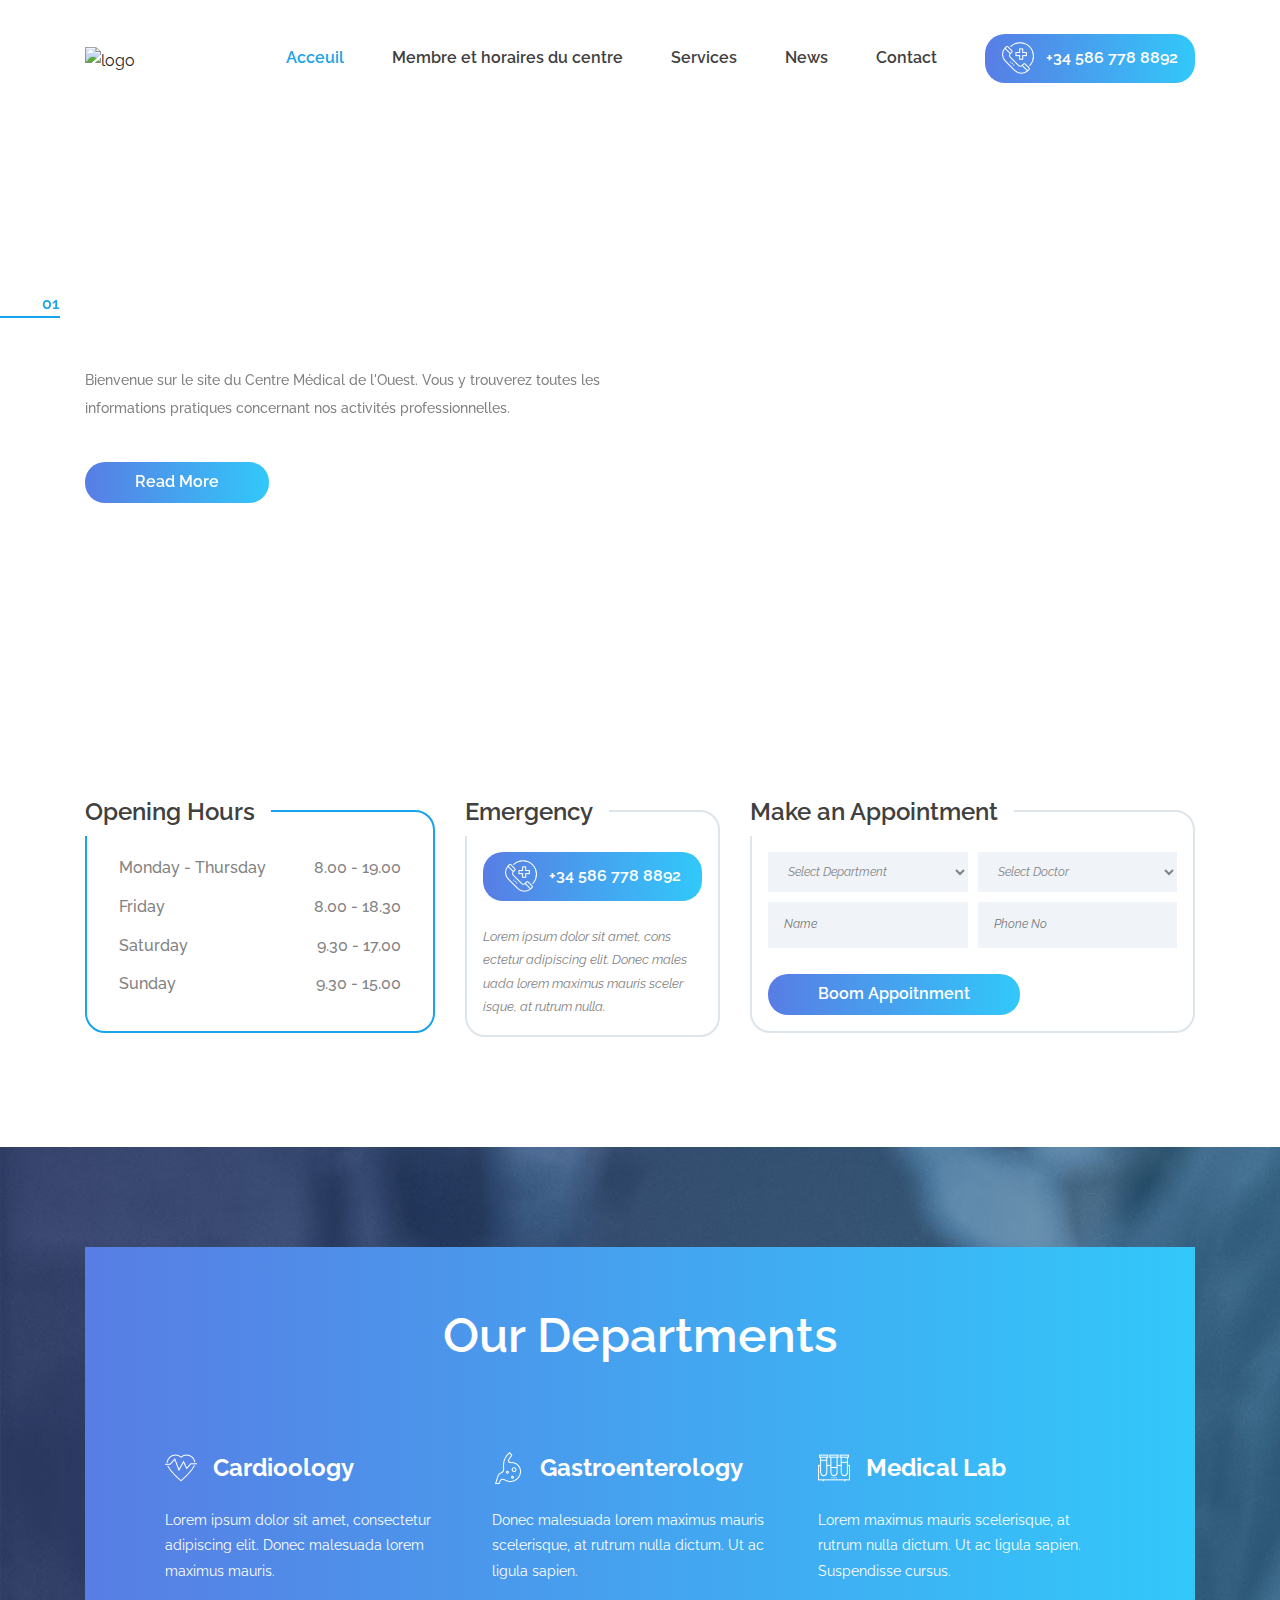
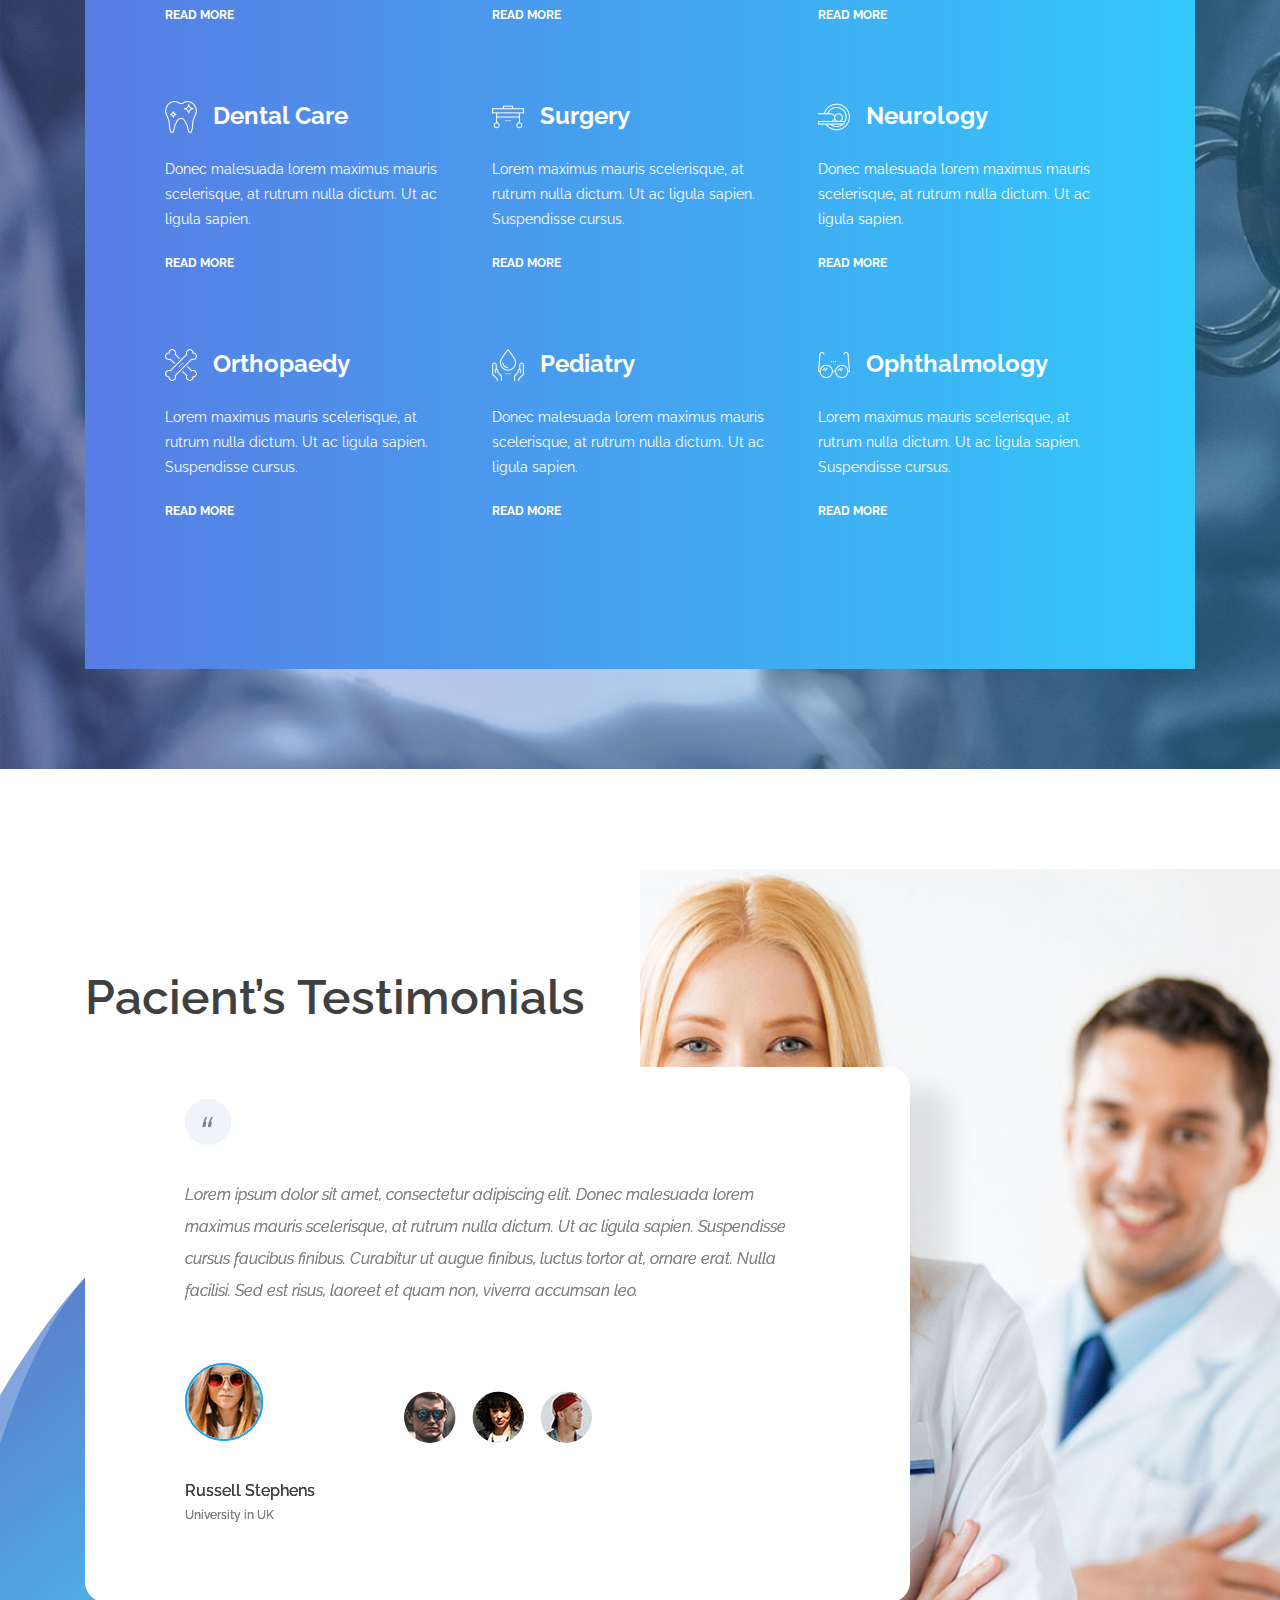
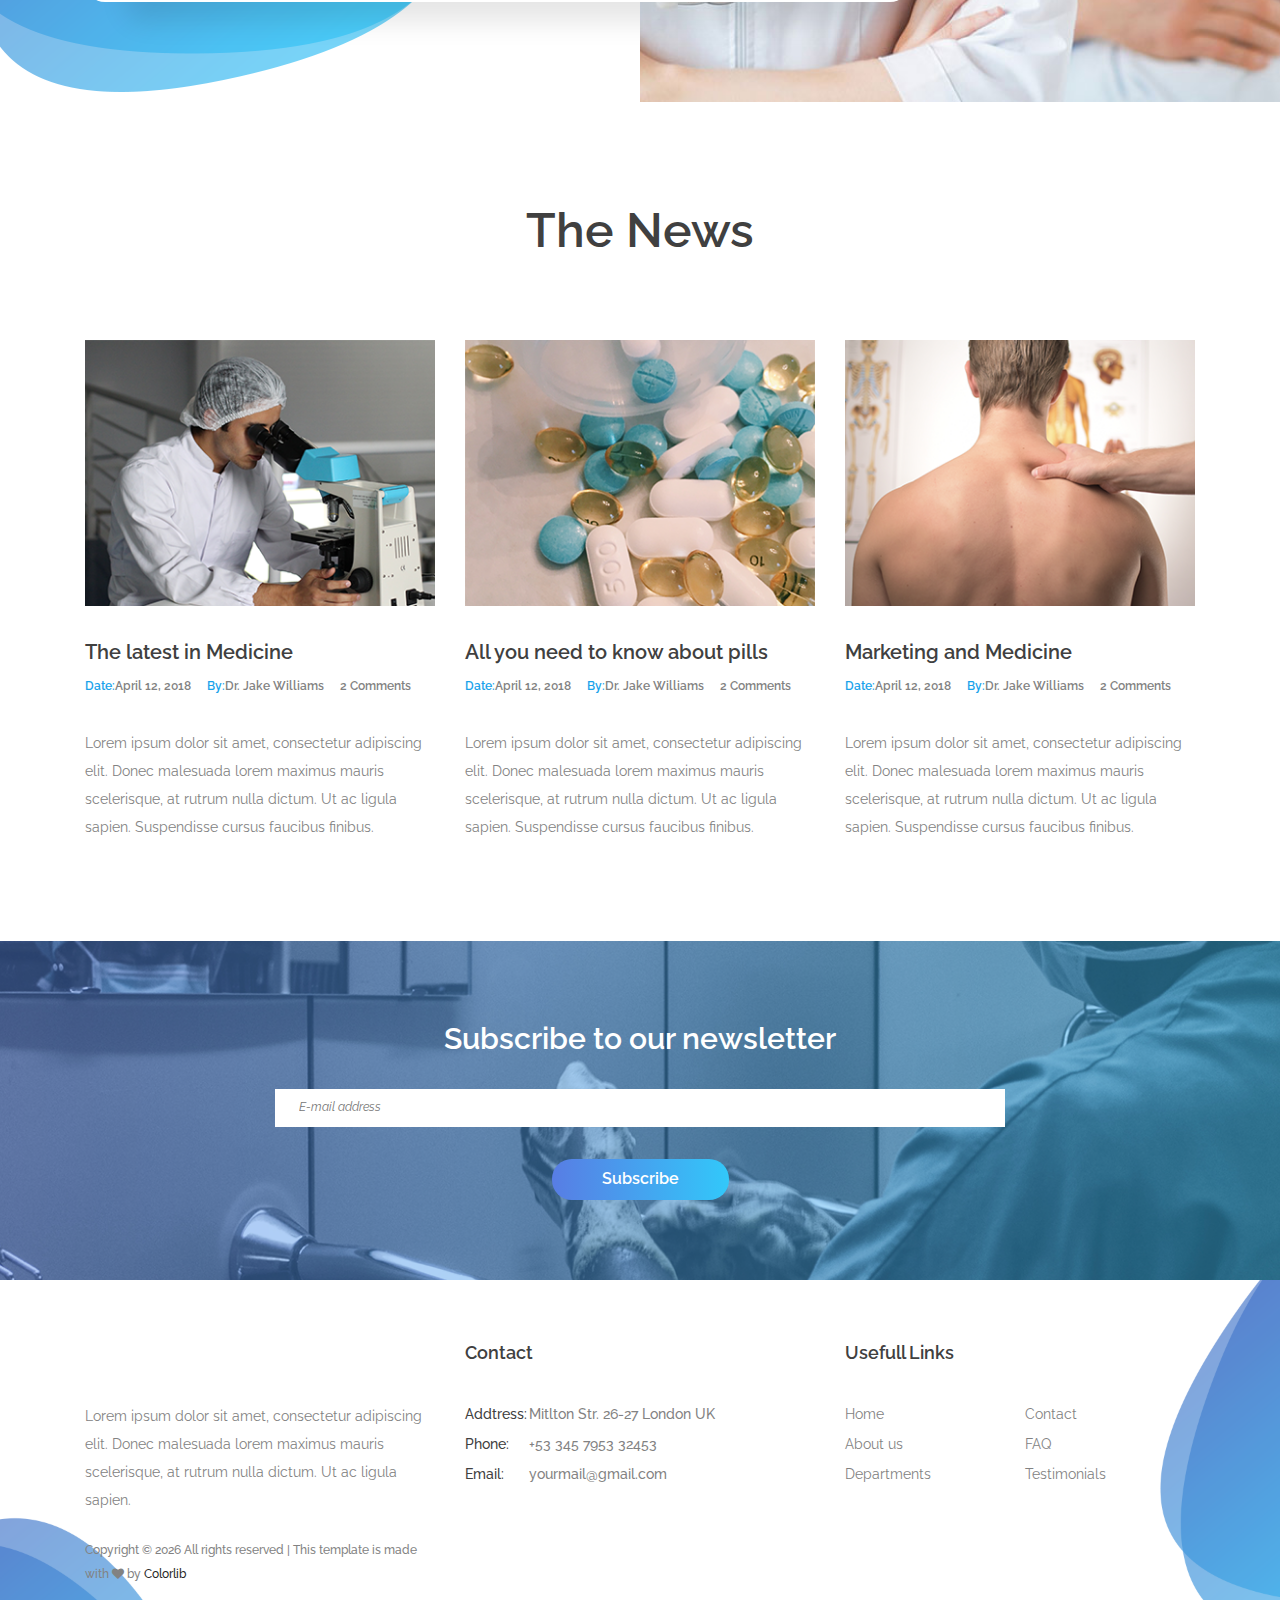
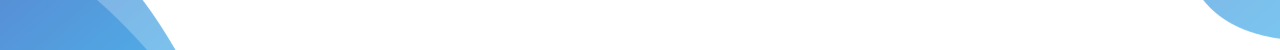
==== commit 669aa85f: "3 commit" ====
--- a/index.html
+++ b/index.html
@@ -1,5 +1,6 @@
 <!DOCTYPE html>
 <html lang="en">
+
 <head>
     <title>Hello World</title>
 
@@ -19,6 +20,7 @@
     <link rel="stylesheet" href="style.css">
     <script src="js/custom.js"></script>
 </head>
+
 <body>
     <header class="site-header">
         <div class="nav-bar">
@@ -26,13 +28,14 @@
                 <div class="row">
                     <div class="col-12 d-flex flex-wrap justify-content-between align-items-center">
                         <div class="site-branding d-flex align-items-center">
-                           <a class="d-block" href="index.html" rel="home"><img class="d-block" src="images/logo.png" alt="logo"></a>
-                        </div><!-- .site-branding -->
-
-                        <nav class="site-navigation d-flex justify-content-end align-items-center">
+                            <a class="d-block" href="index.html" rel="home"><img class="d-block" src="../medart/images/logocentremedicalouest.png" alt="logo" style="width: 90px;"></a>
+                        </div>
+                        <!-- .site-branding -->
+
+                        <nav class="site-navigation d-flex justify-content-end align-items-center bg-white">
                             <ul class="d-flex flex-column flex-lg-row justify-content-lg-end align-items-center">
-                                <li class="current-menu-item"><a href="index.html">Home</a></li>
-                                <li><a href="about.html">About us</a></li>
+                                <li class="current-menu-item"><a href="index.html">Acceuil</a></li>
+                                <li><a href="about.html">Membre et horaires du centre</a></li>
                                 <li><a href="services.html">Services</a></li>
                                 <li><a href="news.html">News</a></li>
                                 <li><a href="contact.html">Contact</a></li>
@@ -41,93 +44,71 @@
                                     <a class="d-flex justify-content-center align-items-center" href="#"><img src="images/emergency-call.png"> +34 586 778 8892</a>
                                 </li>
                             </ul>
-                        </nav><!-- .site-navigation -->
+                        </nav>
+                        <!-- .site-navigation -->
 
                         <div class="hamburger-menu d-lg-none">
                             <span></span>
                             <span></span>
                             <span></span>
                             <span></span>
-                        </div><!-- .hamburger-menu -->
-                    </div><!-- .col -->
-                </div><!-- .row -->
-            </div><!-- .container -->
-        </div><!-- .nav-bar -->
+                        </div>
+                        <!-- .hamburger-menu -->
+                    </div>
+                    <!-- .col -->
+                </div>
+                <!-- .row -->
+            </div>
+            <!-- .container -->
+        </div>
+        <!-- .nav-bar -->
 
         <div class="swiper-container hero-slider">
             <div class="swiper-wrapper">
-                <div class="swiper-slide hero-content-wrap" style="background-image: url('images/hero.jpg')">
+                <div class="swiper-slide hero-content-wrap" style="background-image: url('../medart/images/about-bg.jpg')">
                     <div class="hero-content-overlay position-absolute w-100 h-100">
                         <div class="container h-100">
                             <div class="row h-100">
                                 <div class="col-12 col-lg-6 d-flex flex-column justify-content-center align-items-start">
                                     <header class="entry-header">
                                         <h1>The Best <br>Medical Services</h1>
-                                    </header><!-- .entry-header -->
+                                    </header>
+                                    <!-- .entry-header -->
 
                                     <div class="entry-content mt-4">
-                                        <p>Lorem ipsum dolor sit amet, consectetur adipiscing elit. Donec malesuada lorem maximus mauris scelerisque, at rutrum nulla dictum. Ut ac ligula sapien. Suspendisse cursus faucibus finibus.</p>
-                                    </div><!-- .entry-content -->
+                                        <p>
+                                            Bienvenue sur le site du Centre Médical de l'Ouest. Vous y trouverez toutes les informations pratiques concernant nos activités professionnelles.</p>
+                                    </div>
+                                    <!-- .entry-content -->
 
                                     <footer class="entry-footer d-flex flex-wrap align-items-center mt-4">
                                         <a href="#" class="button gradient-bg">Read More</a>
-                                    </footer><!-- .entry-footer -->
-                                </div><!-- .col -->
-                            </div><!-- .row -->
-                        </div><!-- .container -->
-                    </div><!-- .hero-content-overlay -->
-                </div><!-- .hero-content-wrap -->
-
-                <div class="swiper-slide hero-content-wrap" style="background-image: url('images/hero.jpg')">
-                    <div class="hero-content-overlay position-absolute w-100 h-100">
-                        <div class="container h-100">
-                            <div class="row h-100">
-                                <div class="col-12 col-lg-6 d-flex flex-column justify-content-center align-items-start">
-                                    <header class="entry-header">
-                                        <h1>The Best <br>Medical Services</h1>
-                                    </header><!-- .entry-header -->
-
-                                    <div class="entry-content mt-4">
-                                        <p>Lorem ipsum dolor sit amet, consectetur adipiscing elit. Donec malesuada lorem maximus mauris scelerisque, at rutrum nulla dictum. Ut ac ligula sapien. Suspendisse cursus faucibus finibus.</p>
-                                    </div><!-- .entry-content -->
-
-                                    <footer class="entry-footer d-flex flex-wrap align-items-center mt-4">
-                                        <a href="#" class="button gradient-bg">Read More</a>
-                                    </footer><!-- .entry-footer -->
-                                </div><!-- .col -->
-                            </div><!-- .row -->
-                        </div><!-- .container -->
-                    </div><!-- .hero-content-overlay -->
-                </div><!-- .hero-content-wrap -->
-
-                <div class="swiper-slide hero-content-wrap" style="background-image: url('images/hero.jpg')">
-                    <div class="hero-content-overlay position-absolute w-100 h-100">
-                        <div class="container h-100">
-                            <div class="row h-100">
-                                <div class="col-12 col-lg-6 d-flex flex-column justify-content-center align-items-start">
-                                    <header class="entry-header">
-                                        <h1>The Best <br>Medical Services</h1>
-                                    </header><!-- .entry-header -->
-
-                                    <div class="entry-content mt-4">
-                                        <p>Lorem ipsum dolor sit amet, consectetur adipiscing elit. Donec malesuada lorem maximus mauris scelerisque, at rutrum nulla dictum. Ut ac ligula sapien. Suspendisse cursus faucibus finibus.</p>
-                                    </div><!-- .entry-content -->
-
-                                    <footer class="entry-footer d-flex flex-wrap align-items-center mt-4">
-                                        <a href="#" class="button gradient-bg">Read More</a>
-                                    </footer><!-- .entry-footer -->
-                                </div><!-- .col -->
-                            </div><!-- .row -->
-                        </div><!-- .container -->
-                    </div><!-- .hero-content-overlay -->
-                </div><!-- .hero-content-wrap -->
-            </div><!-- .swiper-wrapper -->
+                                    </footer>
+                                    <!-- .entry-footer -->
+                                </div>
+                                <!-- .col -->
+                            </div>
+                            <!-- .row -->
+                        </div>
+                        <!-- .container -->
+                    </div>
+                    <!-- .hero-content-overlay -->
+                </div>
+                <!-- .hero-content-wrap -->
+
+
+                <!-- .hero-content-wrap -->
+            </div>
+            <!-- .swiper-wrapper -->
 
             <div class="pagination-wrap position-absolute w-100">
                 <div class="swiper-pagination d-flex flex-row flex-md-column"></div>
-            </div><!-- .pagination-wrap -->
-        </div><!-- .hero-slider -->
-    </header><!-- .site-header -->
+            </div>
+            <!-- .pagination-wrap -->
+        </div>
+        <!-- .hero-slider -->
+    </header>
+    <!-- .site-header -->
 
     <div class="homepage-boxes">
         <div class="container">
@@ -382,77 +363,103 @@
                                 <div class="swiper-wrapper">
                                     <div class="swiper-slide">
                                         <div class="entry-content">
-                                            <p>Lorem ipsum dolor sit amet, consectetur adipiscing elit. Donec malesuada lorem maximus mauris scelerisque, at rutrum nulla dictum. Ut ac ligula sapien. Suspendisse cursus faucibus finibus. Curabitur ut augue finibus, luctus tortor at, ornare erat. Nulla facilisi. Sed est risus, laoreet et quam non, viverra accumsan leo.</p>
-                                        </div><!-- .entry-content -->
+                                            <p>Lorem ipsum dolor sit amet, consectetur adipiscing elit. Donec malesuada lorem maximus mauris scelerisque, at rutrum nulla dictum. Ut ac ligula sapien. Suspendisse cursus faucibus finibus. Curabitur ut augue
+                                                finibus, luctus tortor at, ornare erat. Nulla facilisi. Sed est risus, laoreet et quam non, viverra accumsan leo.</p>
+                                        </div>
+                                        <!-- .entry-content -->
 
                                         <div class="entry-footer">
                                             <figure class="user-avatar">
                                                 <img src="images/user-1.jpg" alt="">
-                                            </figure><!-- .user-avatar -->
+                                            </figure>
+                                            <!-- .user-avatar -->
 
                                             <h3 class="testimonial-user">Russell Stephens <span>University in UK</span></h3>
-                                        </div><!-- .entry-footer -->
-                                    </div><!-- .swiper-slide -->
+                                        </div>
+                                        <!-- .entry-footer -->
+                                    </div>
+                                    <!-- .swiper-slide -->
 
                                     <div class="swiper-slide">
                                         <div class="entry-content">
-                                            <p>Lorem ipsum dolor sit amet, consectetur adipiscing elit. Donec malesuada lorem maximus mauris scelerisque, at rutrum nulla dictum. Ut ac ligula sapien. Suspendisse cursus faucibus finibus. Curabitur ut augue finibus, luctus tortor at, ornare erat. Nulla facilisi. Sed est risus, laoreet et quam non, viverra accumsan leo.</p>
-                                        </div><!-- .entry-content -->
+                                            <p>Lorem ipsum dolor sit amet, consectetur adipiscing elit. Donec malesuada lorem maximus mauris scelerisque, at rutrum nulla dictum. Ut ac ligula sapien. Suspendisse cursus faucibus finibus. Curabitur ut augue
+                                                finibus, luctus tortor at, ornare erat. Nulla facilisi. Sed est risus, laoreet et quam non, viverra accumsan leo.</p>
+                                        </div>
+                                        <!-- .entry-content -->
 
                                         <div class="entry-footer">
                                             <figure class="user-avatar">
                                                 <img src="images/user-2.jpg" alt="">
-                                            </figure><!-- .user-avatar -->
+                                            </figure>
+                                            <!-- .user-avatar -->
 
                                             <h3 class="testimonial-user">Russell Stephens <span>University in UK</span></h3>
-                                        </div><!-- .entry-footer -->
-                                    </div><!-- .swiper-slide -->
+                                        </div>
+                                        <!-- .entry-footer -->
+                                    </div>
+                                    <!-- .swiper-slide -->
 
                                     <div class="swiper-slide">
                                         <div class="entry-content">
-                                            <p>Lorem ipsum dolor sit amet, consectetur adipiscing elit. Donec malesuada lorem maximus mauris scelerisque, at rutrum nulla dictum. Ut ac ligula sapien. Suspendisse cursus faucibus finibus. Curabitur ut augue finibus, luctus tortor at, ornare erat. Nulla facilisi. Sed est risus, laoreet et quam non, viverra accumsan leo.</p>
-                                        </div><!-- .entry-content -->
+                                            <p>Lorem ipsum dolor sit amet, consectetur adipiscing elit. Donec malesuada lorem maximus mauris scelerisque, at rutrum nulla dictum. Ut ac ligula sapien. Suspendisse cursus faucibus finibus. Curabitur ut augue
+                                                finibus, luctus tortor at, ornare erat. Nulla facilisi. Sed est risus, laoreet et quam non, viverra accumsan leo.</p>
+                                        </div>
+                                        <!-- .entry-content -->
 
                                         <div class="entry-footer">
                                             <figure class="user-avatar">
                                                 <img src="images/user-3.jpg" alt="">
-                                            </figure><!-- .user-avatar -->
+                                            </figure>
+                                            <!-- .user-avatar -->
 
                                             <h3 class="testimonial-user">Russell Stephens <span>University in UK</span></h3>
-                                        </div><!-- .entry-footer -->
-                                    </div><!-- .swiper-slide -->
+                                        </div>
+                                        <!-- .entry-footer -->
+                                    </div>
+                                    <!-- .swiper-slide -->
 
                                     <div class="swiper-slide">
                                         <div class="entry-content">
-                                            <p>Lorem ipsum dolor sit amet, consectetur adipiscing elit. Donec malesuada lorem maximus mauris scelerisque, at rutrum nulla dictum. Ut ac ligula sapien. Suspendisse cursus faucibus finibus. Curabitur ut augue finibus, luctus tortor at, ornare erat. Nulla facilisi. Sed est risus, laoreet et quam non, viverra accumsan leo.</p>
-                                        </div><!-- .entry-content -->
+                                            <p>Lorem ipsum dolor sit amet, consectetur adipiscing elit. Donec malesuada lorem maximus mauris scelerisque, at rutrum nulla dictum. Ut ac ligula sapien. Suspendisse cursus faucibus finibus. Curabitur ut augue
+                                                finibus, luctus tortor at, ornare erat. Nulla facilisi. Sed est risus, laoreet et quam non, viverra accumsan leo.</p>
+                                        </div>
+                                        <!-- .entry-content -->
 
                                         <div class="entry-footer">
                                             <figure class="user-avatar">
                                                 <img src="images/user-4.jpg" alt="">
-                                            </figure><!-- .user-avatar -->
+                                            </figure>
+                                            <!-- .user-avatar -->
 
                                             <h3 class="testimonial-user">Russell Stephens <span>University in UK</span></h3>
-                                        </div><!-- .entry-footer -->
-                                    </div><!-- .swiper-slide -->
-                                </div><!-- .swiper-wrapper -->
+                                        </div>
+                                        <!-- .entry-footer -->
+                                    </div>
+                                    <!-- .swiper-slide -->
+                                </div>
+                                <!-- .swiper-wrapper -->
 
                                 <div class="swiper-pagination-wrap">
                                     <div class="container">
                                         <div class="row">
                                             <div class="col-12">
                                                 <div class="swiper-pagination position-relative flex justify-content-center align-items-center"></div>
-                                            </div><!-- .col -->
-                                        </div><!-- .row -->
-                                    </div><!-- .container -->
-                                </div>
-                            </div>
-                        </div>
-                    </div>
-                </div>
-            </div>
-        </div><!-- .testimonial-slider -->
-    </section><!-- .testimonial-section -->
+                                            </div>
+                                            <!-- .col -->
+                                        </div>
+                                        <!-- .row -->
+                                    </div>
+                                    <!-- .container -->
+                                </div>
+                            </div>
+                        </div>
+                    </div>
+                </div>
+            </div>
+        </div>
+        <!-- .testimonial-slider -->
+    </section>
+    <!-- .testimonial-section -->
 
     <div class="the-news">
         <div class="container">
@@ -559,15 +566,24 @@
                 <div class="row">
                     <div class="col-12 col-md-6 col-lg-4">
                         <div class="foot-about">
-                            <h2><a href="#"><img src="images/logo.png" alt=""></a></h2>
+                            <h2>
+                                <a href="#"><img src="images/logo.png" alt=""></a>
+                            </h2>
 
                             <p>Lorem ipsum dolor sit amet, consectetur adipiscing elit. Donec malesuada lorem maximus mauris scelerisque, at rutrum nulla dictum. Ut ac ligula sapien.</p>
 
-                            <p class="copyright"><!-- Link back to Colorlib can't be removed. Template is licensed under CC BY 3.0. -->
-Copyright &copy;<script>document.write(new Date().getFullYear());</script> All rights reserved | This template is made with <i class="fa fa-heart" aria-hidden="true"></i> by <a href="https://colorlib.com" target="_blank">Colorlib</a>
-<!-- Link back to Colorlib can't be removed. Template is licensed under CC BY 3.0. --></p>
-                        </div><!-- .foot-about -->
-                    </div><!-- .col -->
+                            <p class="copyright">
+                                <!-- Link back to Colorlib can't be removed. Template is licensed under CC BY 3.0. -->
+                                Copyright &copy;
+                                <script>
+                                    document.write(new Date().getFullYear());
+                                </script> All rights reserved | This template is made with <i class="fa fa-heart" aria-hidden="true"></i> by <a href="https://colorlib.com" target="_blank">Colorlib</a>
+                                <!-- Link back to Colorlib can't be removed. Template is licensed under CC BY 3.0. -->
+                            </p>
+                        </div>
+                        <!-- .foot-about -->
+                    </div>
+                    <!-- .col -->
 
                     <div class="col-12 col-md-6 col-lg-4 mt-5 mt-md-0">
                         <div class="foot-contact">
@@ -579,7 +595,8 @@
                                 <li><span>Email:</span>yourmail@gmail.com</li>
                             </ul>
                         </div>
-                    </div><!-- .col -->
+                    </div>
+                    <!-- .col -->
 
                     <div class="col-12 col-md-6 col-lg-4 mt-5 mt-md-0">
                         <div class="foot-links">
@@ -593,12 +610,18 @@
                                 <li><a href="news.html">FAQ</a></li>
                                 <li><a href="services.html">Testimonials</a></li>
                             </ul>
-                        </div><!-- .foot-links -->
-                    </div><!-- .col -->
-                </div><!-- .row -->
-            </div><!-- .container -->
-        </div><!-- .footer-widgets -->
-    </footer><!-- .site-footer -->
+                        </div>
+                        <!-- .foot-links -->
+                    </div>
+                    <!-- .col -->
+                </div>
+                <!-- .row -->
+            </div>
+            <!-- .container -->
+        </div>
+        <!-- .footer-widgets -->
+    </footer>
+    <!-- .site-footer -->
 
     <script type='text/javascript' src='js/jquery.js'></script>
     <script type='text/javascript' src='js/jquery.collapsible.min.js'></script>
@@ -609,4 +632,5 @@
     <script type='text/javascript' src='js/jquery.barfiller.js'></script>
     <script type='text/javascript' src='js/custom.js'></script>
 </body>
+
 </html>--- a/style.css
+++ b/style.css
@@ -1,5 +1,4 @@
 @import url('https://fonts.googleapis.com/css?family=Raleway:200,300,400,500,600,700');
-
 body {
     color: #404040;
     font-size: 16px;
@@ -11,9 +10,11 @@
     vertical-align: baseline;
 }
 
+
 /*--------------------------------------------------------------
 # Links
 --------------------------------------------------------------*/
+
 a {
     color: #262626;
 }
@@ -22,7 +23,9 @@
     color: #757686;
 }
 
-a:hover, a:focus, a:active {
+a:hover,
+a:focus,
+a:active {
     color: #262626;
 }
 
@@ -30,14 +33,17 @@
     outline: thin dotted;
 }
 
-a:hover, a:active {
+a:hover,
+a:active {
     outline: 0;
     list-style: none;
 }
+
 
 /*--------------------------------------------------------------
 # Site Header
 --------------------------------------------------------------*/
+
 .site-header {
     position: relative;
 }
@@ -49,11 +55,14 @@
     z-index: 9999;
     width: 100%;
     padding: 20px 0;
-}
+    background-color: white;
+}
+
 
 /*
 # Site Branding
 --------------------------------*/
+
 .site-branding {
     width: calc(100% - 24px);
     padding: 20px 0;
@@ -63,15 +72,17 @@
     margin-top: 6px;
 }
 
-@media screen and (min-width: 992px){
+@media screen and (min-width: 992px) {
     .site-branding {
         width: auto;
     }
 }
 
+
 /*
   Hamburger Menu
 ----------------------------------------*/
+
 .hamburger-menu {
     position: relative;
     width: 24px;
@@ -126,9 +137,11 @@
     left: 50%;
 }
 
+
 /*
 # Main Menu
 --------------------------------*/
+
 .site-navigation ul {
     position: fixed;
     top: 0;
@@ -164,9 +177,11 @@
     transition: color .35s;
 }
 
+
 /*
 # Call Button
 --------------------------------*/
+
 .call-btn {
     min-width: 210px;
     padding: 8px 12px 6px !important;
@@ -198,7 +213,6 @@
         overflow: auto;
         background: transparent;
     }
-
     .site-navigation ul li a {
         padding: 30px 0;
     }
@@ -209,9 +223,11 @@
     color: #18a3eb;
 }
 
+
 /*--------------------------------------------------------------
 # Hero Section
 --------------------------------------------------------------*/
+
 .hero-slider {
     max-height: 950px;
 }
@@ -220,7 +236,6 @@
     min-height: 700px;
     position: relative;
     color: #fff;
-
     background-size: cover;
     background-position: center;
 }
@@ -228,7 +243,7 @@
 .hero-content-overlay {
     top: 0;
     left: 0;
-    background: rgba(0,0,0,0);
+    background: rgba(0, 0, 0, 0);
 }
 
 .hero-content-overlay h1 {
@@ -236,7 +251,7 @@
     font-size: 60px;
     font-weight: 600;
     line-height: 1.2;
-    color: #404040;
+    color: white;
 }
 
 .hero-content-overlay p {
@@ -285,16 +300,17 @@
         bottom: 60px;
         margin-top: 0;
     }
-
     .hero-slider .swiper-pagination-bullet {
         width: 30px;
         margin-left: 15px;
     }
 }
 
+
 /*--------------------------------------------------------------
 # Elements Page
 --------------------------------------------------------------*/
+
 .elements-wrap {
     margin-top: 80px;
 }
@@ -313,9 +329,11 @@
     margin-right: 20px;
 }
 
+
 /*
 # Button
 ----------------------------------*/
+
 .button {
     padding: 12px 50px 10px;
     margin-right: 32px;
@@ -344,19 +362,28 @@
 
 .button.gradient-bg {
     border-color: transparent;
-    background: -moz-linear-gradient(180deg, rgba(50,200,250,1) 0%, rgba(88,125,228,1) 100%); /* ff3.6+ */
-    background: -webkit-gradient(linear, left top, right top, color-stop(0%, rgba(50,200,250,1)), color-stop(100%, rgba(88,125,228,1))); /* safari4+,chrome */
-    background: -webkit-linear-gradient(180deg, rgba(50,200,250,1) 0%, rgba(88,125,228,1) 100%); /* safari5.1+,chrome10+ */
-    background: -o-linear-gradient(180deg, rgba(50,200,250,1) 0%, rgba(88,125,228,1) 100%); /* opera 11.10+ */
-    background: -ms-linear-gradient(180deg, rgba(50,200,250,1) 0%, rgba(88,125,228,1) 100%); /* ie10+ */
-    background: linear-gradient(270deg, rgba(50,200,250,1) 0%, rgba(88,125,228,1) 100%); /* w3c */
-    filter: progid:DXImageTransform.Microsoft.gradient( startColorstr='#18a3eb', endColorstr='#587de4',GradientType=1 ); /* ie6-9 */
+    background: -moz-linear-gradient(180deg, rgba(50, 200, 250, 1) 0%, rgba(88, 125, 228, 1) 100%);
+    /* ff3.6+ */
+    background: -webkit-gradient(linear, left top, right top, color-stop(0%, rgba(50, 200, 250, 1)), color-stop(100%, rgba(88, 125, 228, 1)));
+    /* safari4+,chrome */
+    background: -webkit-linear-gradient(180deg, rgba(50, 200, 250, 1) 0%, rgba(88, 125, 228, 1) 100%);
+    /* safari5.1+,chrome10+ */
+    background: -o-linear-gradient(180deg, rgba(50, 200, 250, 1) 0%, rgba(88, 125, 228, 1) 100%);
+    /* opera 11.10+ */
+    background: -ms-linear-gradient(180deg, rgba(50, 200, 250, 1) 0%, rgba(88, 125, 228, 1) 100%);
+    /* ie10+ */
+    background: linear-gradient(270deg, rgba(50, 200, 250, 1) 0%, rgba(88, 125, 228, 1) 100%);
+    /* w3c */
+    filter: progid: DXImageTransform.Microsoft.gradient( startColorstr='#18a3eb', endColorstr='#587de4', GradientType=1);
+    /* ie6-9 */
     color: #fff;
 }
+
 
 /*
 # Accordion
 ----------------------------------*/
+
 .accordion-wrap {
     position: relative;
 }
@@ -377,13 +404,20 @@
 
 .accordion-wrap .entry-title {
     border: 0;
-    background: -moz-linear-gradient(180deg, rgba(50,200,250,1) 0%, rgba(88,125,228,1) 100%); /* ff3.6+ */
-    background: -webkit-gradient(linear, left top, right top, color-stop(0%, rgba(50,200,250,1)), color-stop(100%, rgba(188,125,228,1))); /* safari4+,chrome */
-    background: -webkit-linear-gradient(180deg, rgba(50,200,250,1) 0%, rgba(88,125,228,1) 100%); /* safari5.1+,chrome10+ */
-    background: -o-linear-gradient(180deg, rgba(50,200,250,1) 0%, rgba(88,125,228,1) 100%); /* opera 11.10+ */
-    background: -ms-linear-gradient(180deg, rgba(50,200,250,1) 0%, rgba(88,125,228,1) 100%); /* ie10+ */
-    background: linear-gradient(270deg, rgba(50,200,250,1) 0%, rgba(88,125,228,1) 100%); /* w3c */
-    filter: progid:DXImageTransform.Microsoft.gradient( startColorstr='#18a3eb', endColorstr='#18a3eb',GradientType=1 ); /* ie6-9 */
+    background: -moz-linear-gradient(180deg, rgba(50, 200, 250, 1) 0%, rgba(88, 125, 228, 1) 100%);
+    /* ff3.6+ */
+    background: -webkit-gradient(linear, left top, right top, color-stop(0%, rgba(50, 200, 250, 1)), color-stop(100%, rgba(188, 125, 228, 1)));
+    /* safari4+,chrome */
+    background: -webkit-linear-gradient(180deg, rgba(50, 200, 250, 1) 0%, rgba(88, 125, 228, 1) 100%);
+    /* safari5.1+,chrome10+ */
+    background: -o-linear-gradient(180deg, rgba(50, 200, 250, 1) 0%, rgba(88, 125, 228, 1) 100%);
+    /* opera 11.10+ */
+    background: -ms-linear-gradient(180deg, rgba(50, 200, 250, 1) 0%, rgba(88, 125, 228, 1) 100%);
+    /* ie10+ */
+    background: linear-gradient(270deg, rgba(50, 200, 250, 1) 0%, rgba(88, 125, 228, 1) 100%);
+    /* w3c */
+    filter: progid: DXImageTransform.Microsoft.gradient( startColorstr='#18a3eb', endColorstr='#18a3eb', GradientType=1);
+    /* ie6-9 */
     color: #fff;
 }
 
@@ -398,9 +432,11 @@
     content: "-";
 }
 
+
 /*
 # Content
 ----------------------------------*/
+
 .accordion-wrap .entry-content {
     display: none;
 }
@@ -412,9 +448,11 @@
     color: #828282;
 }
 
+
 /*
 # Tabs
 ----------------------------------*/
+
 ul.tabs-nav {
     margin: 0;
     padding: 0;
@@ -435,13 +473,20 @@
 
 ul.tabs-nav .tab-nav.active {
     border: 0;
-    background: -moz-linear-gradient(180deg, rgba(50,200,250,1) 0%, rgba(88,125,228,1) 100%); /* ff3.6+ */
-    background: -webkit-gradient(linear, left top, right top, color-stop(0%, rgba(50,200,250,1)), color-stop(100%, rgba(88,125,228,1))); /* safari4+,chrome */
-    background: -webkit-linear-gradient(180deg, rgba(50,200,250,1) 0%, rgba(88,125,228,1) 100%); /* safari5.1+,chrome10+ */
-    background: -o-linear-gradient(180deg, rgba(50,200,250,1) 0%, rgba(88,125,228,1) 100%); /* opera 11.10+ */
-    background: -ms-linear-gradient(180deg, rgba(50,200,250,1) 0%, rgba(88,125,228,1) 100%); /* ie10+ */
-    background: linear-gradient(270deg, rgba(50,200,250,1) 0%, rgba(88,125,228,1) 100%); /* w3c */
-    filter: progid:DXImageTransform.Microsoft.gradient( startColorstr='#18a3eb', endColorstr='#18a3eb',GradientType=1 ); /* ie6-9 */
+    background: -moz-linear-gradient(180deg, rgba(50, 200, 250, 1) 0%, rgba(88, 125, 228, 1) 100%);
+    /* ff3.6+ */
+    background: -webkit-gradient(linear, left top, right top, color-stop(0%, rgba(50, 200, 250, 1)), color-stop(100%, rgba(88, 125, 228, 1)));
+    /* safari4+,chrome */
+    background: -webkit-linear-gradient(180deg, rgba(50, 200, 250, 1) 0%, rgba(88, 125, 228, 1) 100%);
+    /* safari5.1+,chrome10+ */
+    background: -o-linear-gradient(180deg, rgba(50, 200, 250, 1) 0%, rgba(88, 125, 228, 1) 100%);
+    /* opera 11.10+ */
+    background: -ms-linear-gradient(180deg, rgba(50, 200, 250, 1) 0%, rgba(88, 125, 228, 1) 100%);
+    /* ie10+ */
+    background: linear-gradient(270deg, rgba(50, 200, 250, 1) 0%, rgba(88, 125, 228, 1) 100%);
+    /* w3c */
+    filter: progid: DXImageTransform.Microsoft.gradient( startColorstr='#18a3eb', endColorstr='#18a3eb', GradientType=1);
+    /* ie6-9 */
     color: #fff;
 }
 
@@ -478,9 +523,11 @@
     color: #929191;
 }
 
+
 /*
 # Circular Progress Bar
 ----------------------------------*/
+
 .circular-progress-bar {
     margin: 20px 0;
     text-align: center;
@@ -520,9 +567,11 @@
     color: #828282;
 }
 
+
 /*
 # Counter Box
 ----------------------------------*/
+
 .counter-box {
     margin: 60px 0 20px;
     text-align: center;
@@ -545,9 +594,11 @@
     color: #828282;
 }
 
+
 /*
 # Icon Box
 ----------------------------------*/
+
 .icon-box .entry-header img {
     margin-right: 24px;
 }
@@ -578,29 +629,31 @@
     text-transform: uppercase;
 }
 
+
 /*
 # Bar Filler
 ----------------------------------*/
+
 .barfiller {
-    position:relative;
-    width:100%;
-    height:5px;
+    position: relative;
+    width: 100%;
+    height: 5px;
     border-radius: 3px;
-    background:#d6dee1;
+    background: #d6dee1;
 }
 
 .barfiller .fill {
-    display:block;
-    position:relative;
-    width:0px;
-    height:100%;
+    display: block;
+    position: relative;
+    width: 0px;
+    height: 100%;
     border-radius: 3px;
-    background:#333;
-    z-index:1;
+    background: #333;
+    z-index: 1;
 }
 
 .barfiller .tipWrap {
-    display:none;
+    display: none;
 }
 
 .barfiller .tip {
@@ -620,9 +673,11 @@
     color: #fff;
 }
 
+
 /*
 # Subscribe Banner
 --------------------------------*/
+
 .subscribe-banner {
     padding: 80px 0;
     background: url("images/subscribe-bg.png") no-repeat center;
@@ -656,16 +711,20 @@
     cursor: pointer;
 }
 
+
 /*--------------------------------------------------------------
 # Homepage
 --------------------------------------------------------------*/
+
 .homepage-boxes {
     padding: 110px 0;
 }
 
+
 /*
 # Opening Hours
 --------------------------------*/
+
 .opening-hours,
 .emergency-box,
 .appointment-box,
@@ -690,7 +749,6 @@
     height: 48px;
     padding-right: 16px;
     background: #fff;
-
     font-size: 24px;
     font-weight: 600;
     color: #404040;
@@ -714,9 +772,11 @@
     margin-left: 5px;
 }
 
+
 /*
 # Emergency
 --------------------------------*/
+
 .emergency-box {
     padding: 16px;
 }
@@ -734,9 +794,11 @@
     margin: 24px auto !important;
 }
 
+
 /*
 # Make an Appointment
 --------------------------------*/
+
 .appointment-box {
     padding: 16px;
 }
@@ -750,10 +812,9 @@
 .appointment-box form input[type="number"] {
     display: block;
     width: calc(50% - 5px);
-    padding: 12px 16px ;
+    padding: 12px 16px;
     margin-bottom: 10px;
     border: 0;
-
     font-size: 12px;
     font-style: italic;
     color: #828282;
@@ -765,9 +826,11 @@
     margin-top: 16px;
 }
 
+
 /*
 # Our Departments
 --------------------------------*/
+
 .our-departments {
     padding: 100px 0;
     background: url(images/departments-bg.jpg) no-repeat;
@@ -776,16 +839,23 @@
 
 .our-departments-wrap {
     padding: 60px 80px 80px;
-    background: -moz-linear-gradient(180deg, rgba(50,200,250,1) 0%, rgba(88,125,228,1) 100%); /* ff3.6+ */
-    background: -webkit-gradient(linear, left top, right top, color-stop(0%, rgba(50,200,250,1)), color-stop(100%, rgba(188,125,228,1))); /* safari4+,chrome */
-    background: -webkit-linear-gradient(180deg, rgba(50,200,250,1) 0%, rgba(88,125,228,1) 100%); /* safari5.1+,chrome10+ */
-    background: -o-linear-gradient(180deg, rgba(50,200,250,1) 0%, rgba(88,125,228,1) 100%); /* opera 11.10+ */
-    background: -ms-linear-gradient(180deg, rgba(50,200,250,1) 0%, rgba(88,125,228,1) 100%); /* ie10+ */
-    background: linear-gradient(270deg, rgba(50,200,250,1) 0%, rgba(88,125,228,1) 100%); /* w3c */
-    filter: progid:DXImageTransform.Microsoft.gradient( startColorstr='#18a3eb', endColorstr='#18a3eb',GradientType=1 ); /* ie6-9 */
-}
-
-@media screen and (max-width: 768px){
+    background: -moz-linear-gradient(180deg, rgba(50, 200, 250, 1) 0%, rgba(88, 125, 228, 1) 100%);
+    /* ff3.6+ */
+    background: -webkit-gradient(linear, left top, right top, color-stop(0%, rgba(50, 200, 250, 1)), color-stop(100%, rgba(188, 125, 228, 1)));
+    /* safari4+,chrome */
+    background: -webkit-linear-gradient(180deg, rgba(50, 200, 250, 1) 0%, rgba(88, 125, 228, 1) 100%);
+    /* safari5.1+,chrome10+ */
+    background: -o-linear-gradient(180deg, rgba(50, 200, 250, 1) 0%, rgba(88, 125, 228, 1) 100%);
+    /* opera 11.10+ */
+    background: -ms-linear-gradient(180deg, rgba(50, 200, 250, 1) 0%, rgba(88, 125, 228, 1) 100%);
+    /* ie10+ */
+    background: linear-gradient(270deg, rgba(50, 200, 250, 1) 0%, rgba(88, 125, 228, 1) 100%);
+    /* w3c */
+    filter: progid: DXImageTransform.Microsoft.gradient( startColorstr='#18a3eb', endColorstr='#18a3eb', GradientType=1);
+    /* ie6-9 */
+}
+
+@media screen and (max-width: 768px) {
     .our-departments-wrap {
         padding-right: 30px;
         padding-left: 30px;
@@ -835,9 +905,11 @@
     color: #fff;
 }
 
+
 /*
 # Section: Testimonial
 --------------------------------*/
+
 .testimonial-section {
     margin-top: 100px;
     position: relative;
@@ -870,7 +942,7 @@
     padding: 72px 100px;
     border-radius: 20px;
     background: #fff;
-    box-shadow: 40px 20px 27px rgba(0,0,0,.1);
+    box-shadow: 40px 20px 27px rgba(0, 0, 0, .1);
 }
 
 .testimonial-bg-shape {
@@ -950,12 +1022,10 @@
     width: 100%;
 }
 
-@media screen and (max-width: 768px){
-
+@media screen and (max-width: 768px) {
     .testimonial-slider-wrap {
         padding: 72px 30px 120px;
     }
-
     .swiper-pagination-wrap {
         bottom: 30px;
     }
@@ -988,9 +1058,11 @@
     display: none;
 }
 
+
 /*
 # News
 --------------------------------*/
+
 .the-news {
     padding: 100px 0 40px;
 }
@@ -1034,7 +1106,7 @@
     color: #828282;
 }
 
-.the-news .post-metas > div {
+.the-news .post-metas>div {
     margin-right: 16px;
 }
 
@@ -1057,9 +1129,11 @@
     color: #828282;
 }
 
+
 /*--------------------------------------------------------------
 # Single Page
 --------------------------------------------------------------*/
+
 .single-page .site-header {
     position: relative;
     padding: 220px 0 140px;
@@ -1081,11 +1155,13 @@
     height: auto;
 }
 
+
 /*--------------------------------------------------------------
 # Breadcrumbs
 --------------------------------------------------------------*/
+
 .breadcrumbs {
-   font-size: 14px;
+    font-size: 14px;
     font-weight: 500;
     color: #828282;
 }
@@ -1113,15 +1189,17 @@
 
 .breadcrumbs li:nth-last-of-type(1)::after {
     display: none;
-               }
+}
 
 .breadcrumbs a {
     color: #828282;
 }
+
 
 /*--------------------------------------------------------------
 # About Page
 --------------------------------------------------------------*/
+
 .med-history {
     padding: 100px 0;
 }
@@ -1237,6 +1315,7 @@
 /*--------------------------------------------------------------
 # Services
 --------------------------------------------------------------*/
+
 .quality-services {
     padding: 100px 0;
 }
@@ -1254,10 +1333,12 @@
 .services-tabs {
     margin: 100px 0;
 }
+
 
 /*--------------------------------------------------------------
 # News
 --------------------------------------------------------------*/
+
 .blog-page .the-news {
     padding-bottom: 20px;
 }
@@ -1265,11 +1346,13 @@
 .blog-page .the-news-wrap {
     margin-bottom: 80px;
 }
+
 
 /*--------------------------------------------------------------
 # Pagination
 --------------------------------------------------------------*/
-@media screen and (min-width: 992px){
+
+@media screen and (min-width: 992px) {
     .pagination {
         margin-bottom: 100px;
     }
@@ -1289,16 +1372,20 @@
     color: #18a3eb;
 }
 
+
 /*--------------------------------------------------------------
 # Sidebar
 --------------------------------------------------------------*/
+
 .sidebar {
     padding: 100px 0;
 }
 
+
 /*
 # Search
 --------------------------------*/
+
 .search-widget input[type="search"] {
     width: calc(100% - 90px);
     padding: 8px 30px 8px 20px;
@@ -1321,13 +1408,20 @@
     color: #fff;
     cursor: pointer;
     outline: none;
-    background: -moz-linear-gradient(180deg, rgba(50,200,250,1) 0%, rgba(88,125,228,1) 100%); /* ff3.6+ */
-    background: -webkit-gradient(linear, left top, right top, color-stop(0%, rgba(50,200,250,1)), color-stop(100%, rgba(88,125,228,1))); /* safari4+,chrome */
-    background: -webkit-linear-gradient(180deg, rgba(50,200,250,1) 0%, rgba(88,125,228,1) 100%); /* safari5.1+,chrome10+ */
-    background: -o-linear-gradient(180deg, rgba(50,200,250,1) 0%, rgba(88,125,228,1) 100%); /* opera 11.10+ */
-    background: -ms-linear-gradient(180deg, rgba(50,200,250,1) 0%, rgba(88,125,228,1) 100%); /* ie10+ */
-    background: linear-gradient(270deg, rgba(50,200,250,1) 0%, rgba(88,125,228,1) 100%); /* w3c */
-    filter: progid:DXImageTransform.Microsoft.gradient( startColorstr='#18a3eb', endColorstr='#587de4',GradientType=1 ); /* ie6-9 */
+    background: -moz-linear-gradient(180deg, rgba(50, 200, 250, 1) 0%, rgba(88, 125, 228, 1) 100%);
+    /* ff3.6+ */
+    background: -webkit-gradient(linear, left top, right top, color-stop(0%, rgba(50, 200, 250, 1)), color-stop(100%, rgba(88, 125, 228, 1)));
+    /* safari4+,chrome */
+    background: -webkit-linear-gradient(180deg, rgba(50, 200, 250, 1) 0%, rgba(88, 125, 228, 1) 100%);
+    /* safari5.1+,chrome10+ */
+    background: -o-linear-gradient(180deg, rgba(50, 200, 250, 1) 0%, rgba(88, 125, 228, 1) 100%);
+    /* opera 11.10+ */
+    background: -ms-linear-gradient(180deg, rgba(50, 200, 250, 1) 0%, rgba(88, 125, 228, 1) 100%);
+    /* ie10+ */
+    background: linear-gradient(270deg, rgba(50, 200, 250, 1) 0%, rgba(88, 125, 228, 1) 100%);
+    /* w3c */
+    filter: progid: DXImageTransform.Microsoft.gradient( startColorstr='#18a3eb', endColorstr='#587de4', GradientType=1);
+    /* ie6-9 */
 }
 
 .widget-title {
@@ -1338,9 +1432,11 @@
     color: #404040;
 }
 
+
 /*
 # Categories
 --------------------------------*/
+
 .sidebar-cats ul {
     list-style: none;
 }
@@ -1354,9 +1450,11 @@
     color: #828282;
 }
 
+
 /*
 # Popular Posts
 --------------------------------*/
+
 .popular-posts ul {
     list-style: none;
 }
@@ -1370,7 +1468,7 @@
 }
 
 .popular-posts figure,
-.popular-posts figure a ,
+.popular-posts figure a,
 .popular-posts figure img {
     display: block;
     margin: 0;
@@ -1398,9 +1496,11 @@
     color: #18a3eb;
 }
 
+
 /*
 #Opening hours
 --------------------------------*/
+
 .sidebar .opening-hours,
 .sidebar .emergency-box {
     margin-top: 80px;
@@ -1412,9 +1512,11 @@
     margin: 32px auto;
 }
 
+
 /*--------------------------------------------------------------
 # Contact Page
 --------------------------------------------------------------*/
+
 .contact-page-short-boxes {
     padding: 100px 0;
 }
@@ -1438,7 +1540,7 @@
 }
 
 .contact-info ul li span {
-    width:64px;
+    width: 64px;
 }
 
 .contact-page-short-boxes .opening-hours ul li {
@@ -1499,9 +1601,11 @@
     height: 560px;
 }
 
+
 /*--------------------------------------------------------------
 # Footer
 --------------------------------------------------------------*/
+
 .site-footer {
     position: relative;
     padding: 48px 0;
@@ -1547,7 +1651,7 @@
 }
 
 .foot-contact ul li span {
-    width:64px;
+    width: 64px;
 }
 
 .foot-links ul {
@@ -1562,4 +1666,4 @@
 
 .foot-links ul li a {
     color: #828282;
-}
+}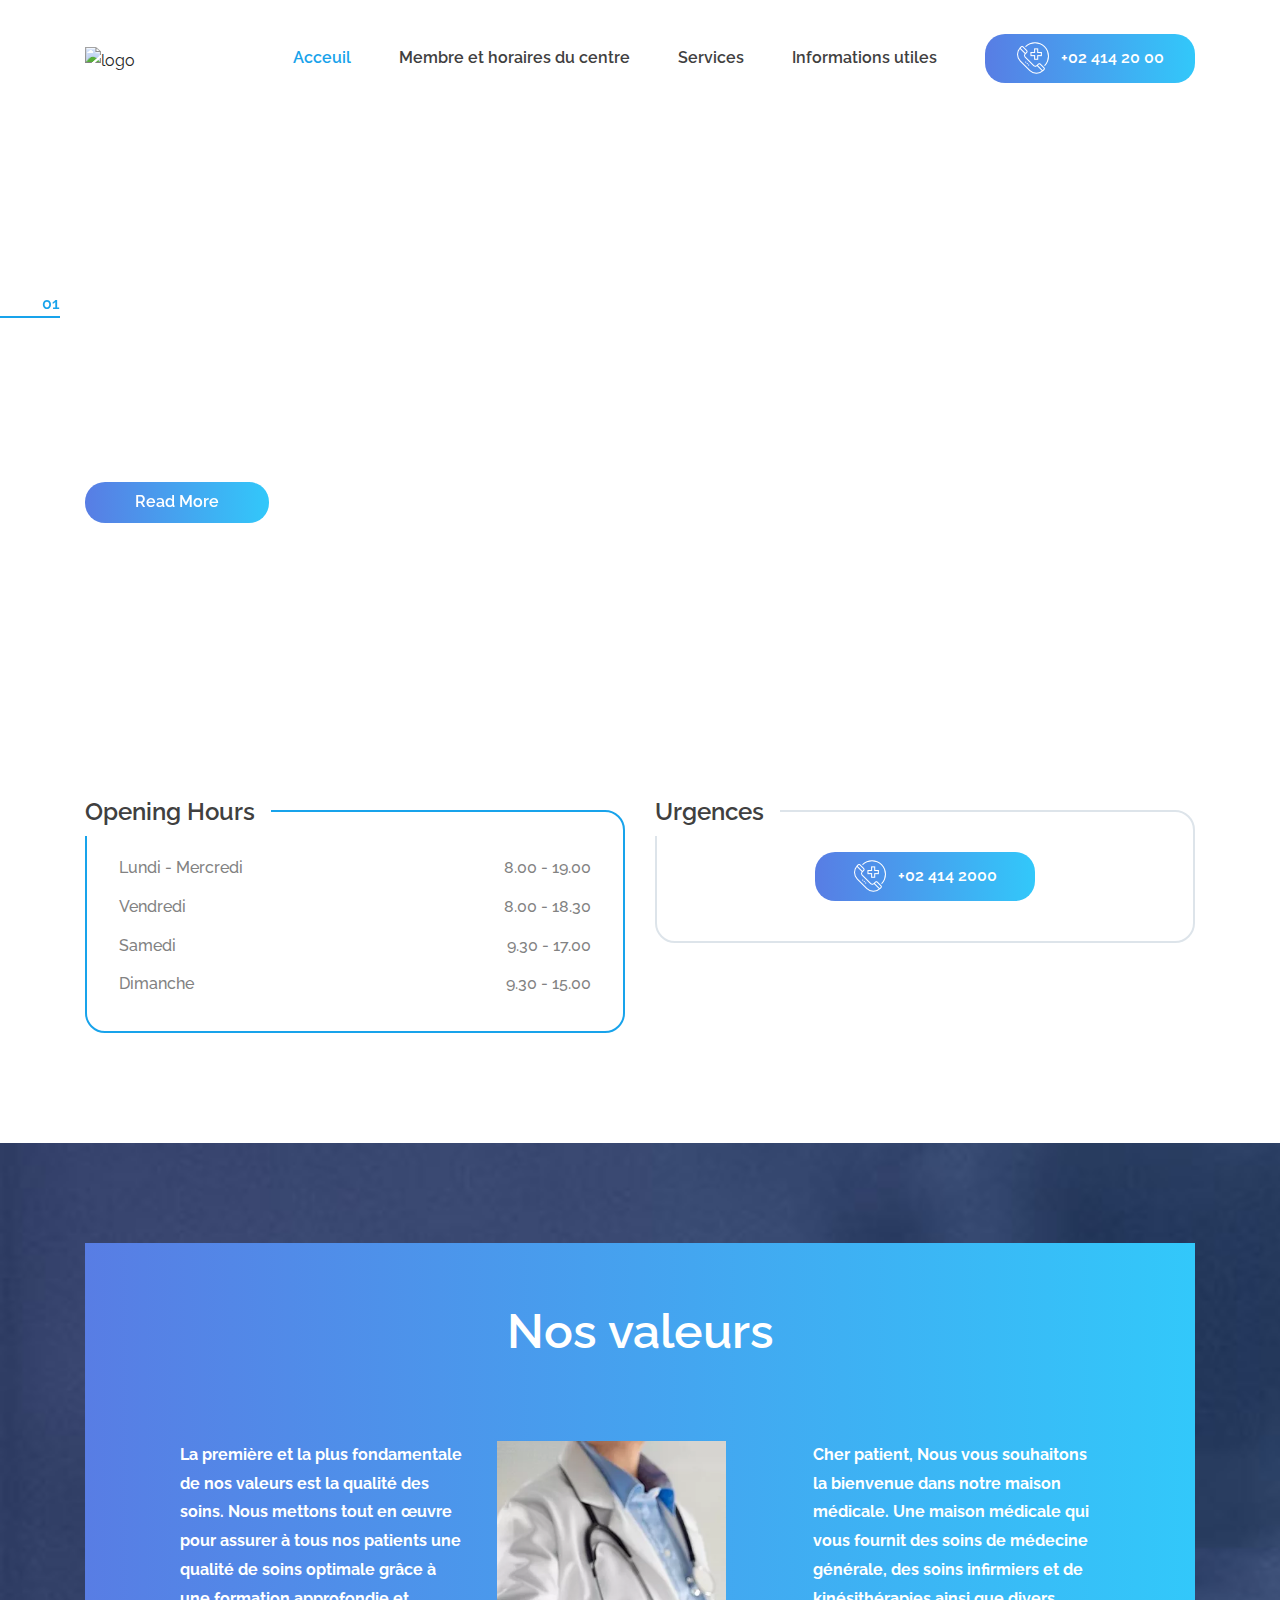
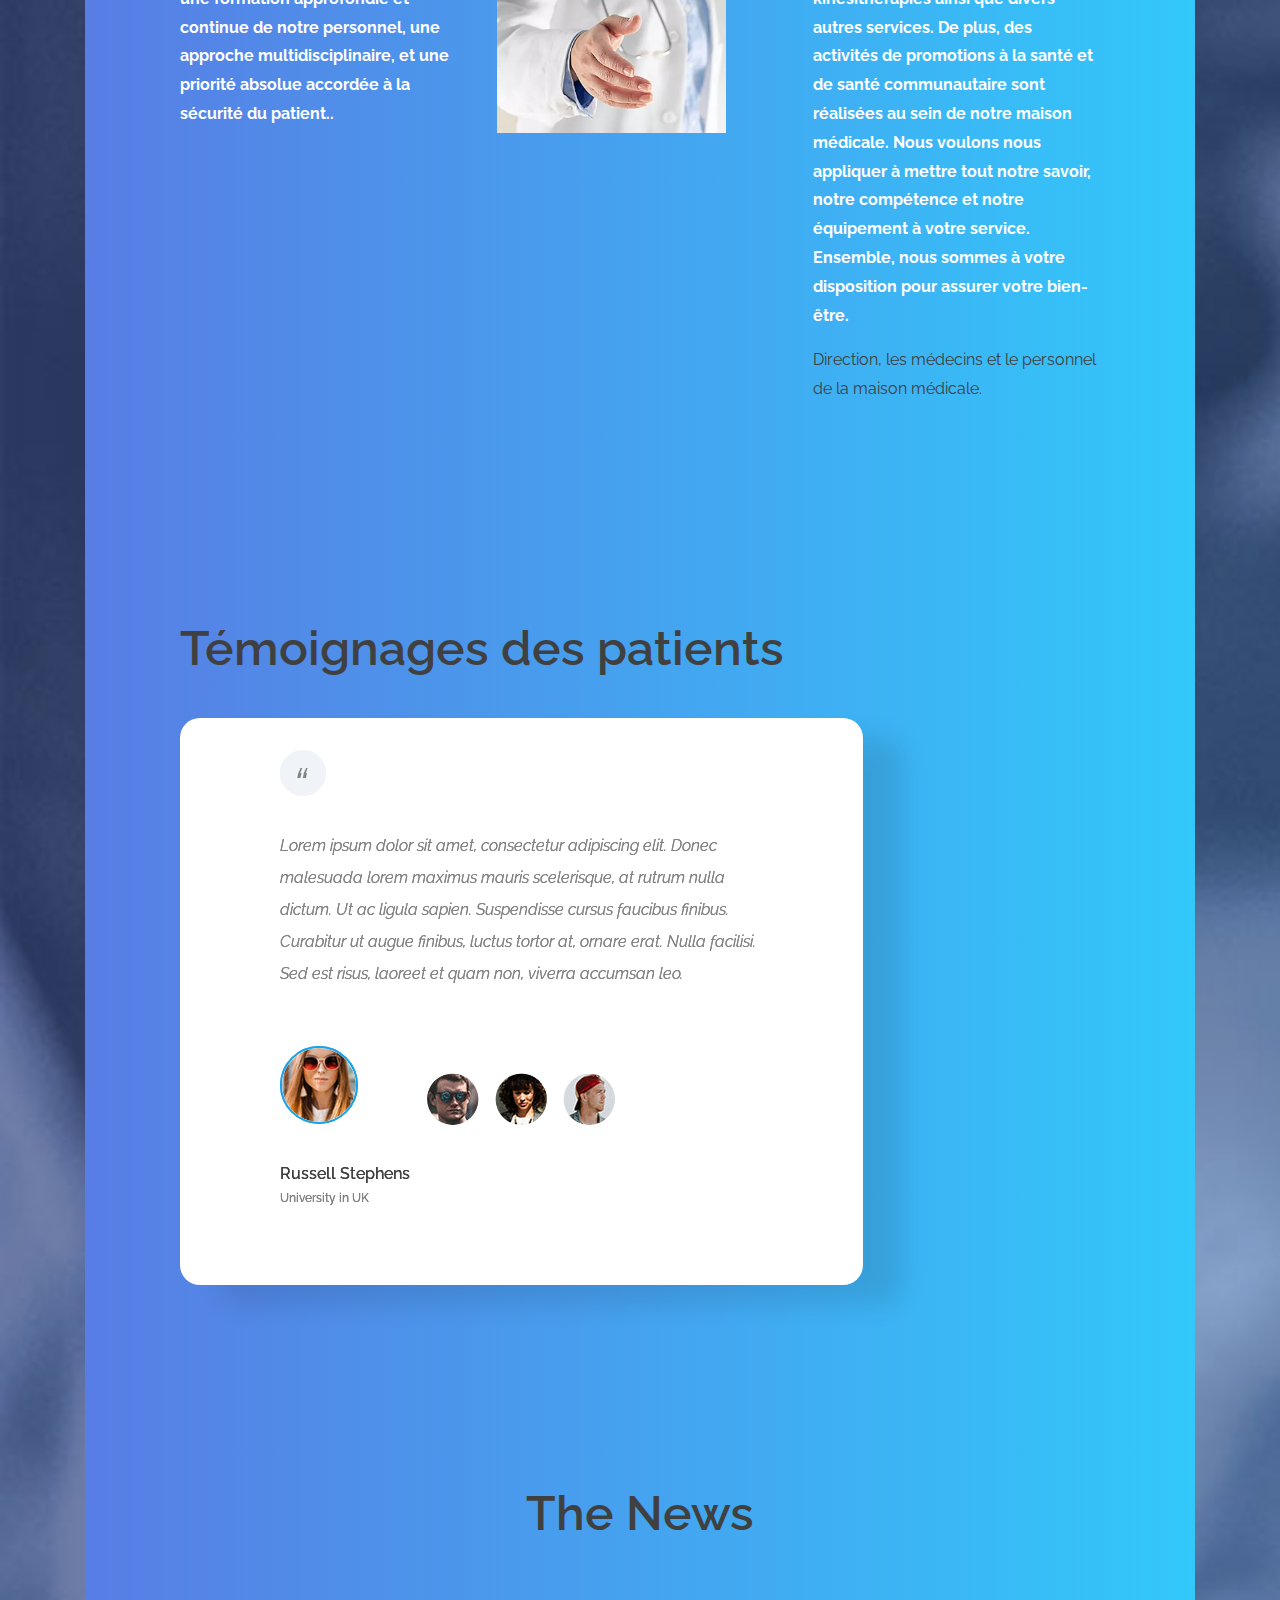
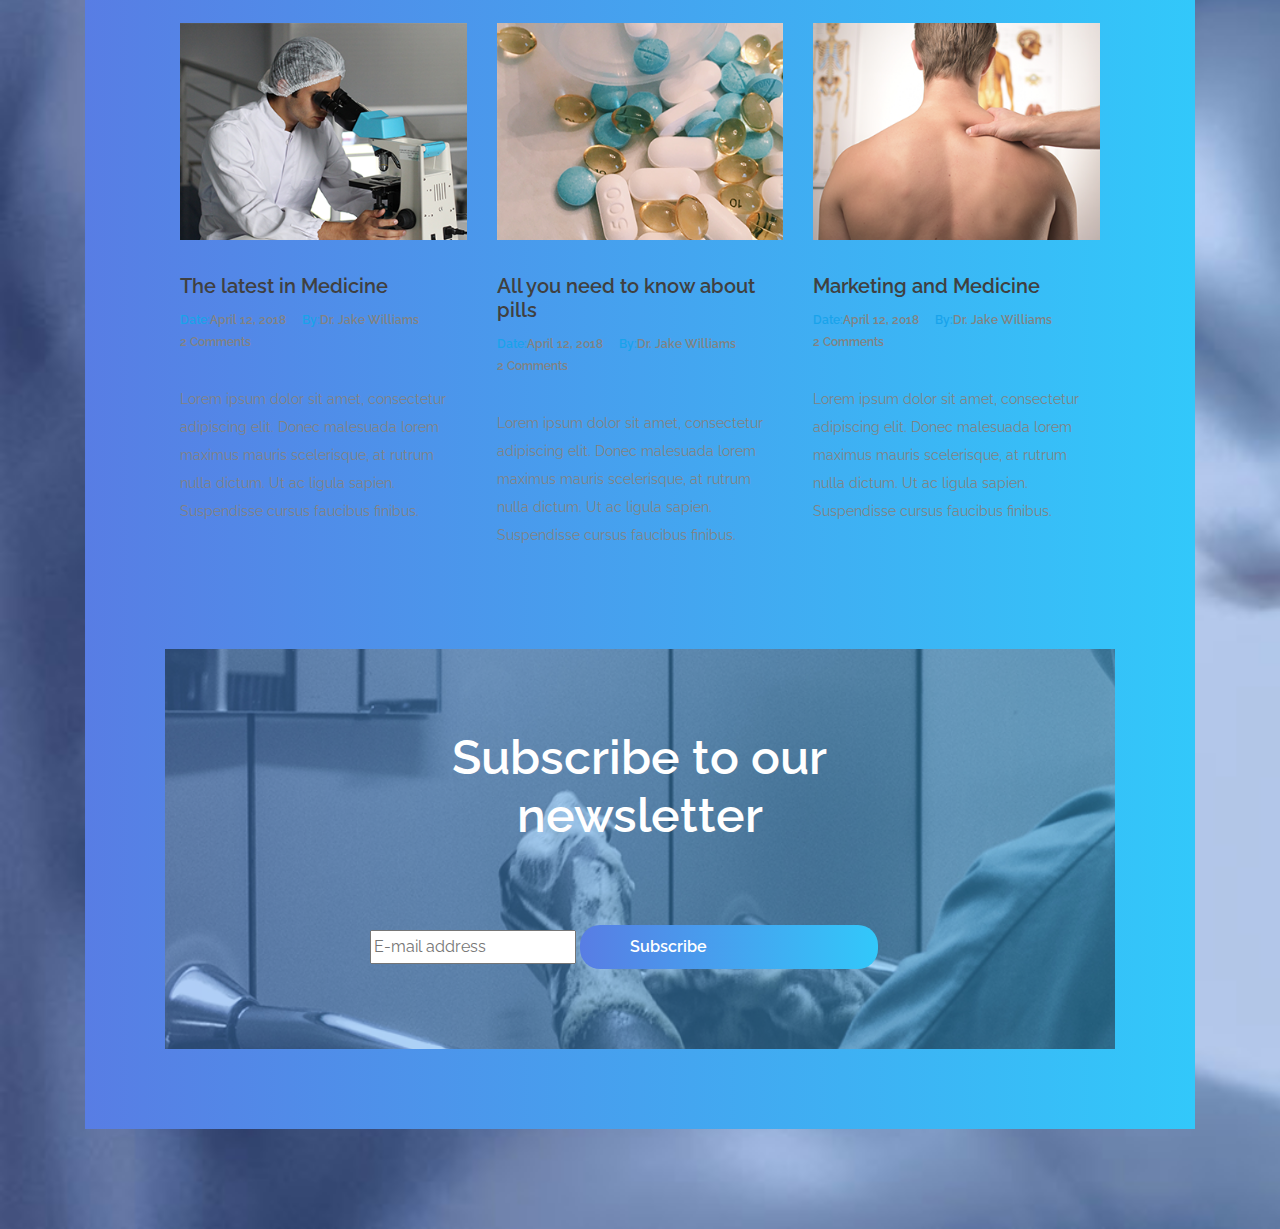
==== commit 2ee579b7: "3 commit" ====
--- a/index.html
+++ b/index.html
@@ -2,7 +2,7 @@
 <html lang="en">
 
 <head>
-    <title>Hello World</title>
+    <title>Centre medical ouest</title>
 
     <!-- Required meta tags -->
     <meta charset="utf-8">
@@ -37,11 +37,11 @@
                                 <li class="current-menu-item"><a href="index.html">Acceuil</a></li>
                                 <li><a href="about.html">Membre et horaires du centre</a></li>
                                 <li><a href="services.html">Services</a></li>
-                                <li><a href="news.html">News</a></li>
-                                <li><a href="contact.html">Contact</a></li>
+
+                                <li><a href="contact.html">Informations utiles</a></li>
 
                                 <li class="call-btn button gradient-bg mt-3 mt-md-0">
-                                    <a class="d-flex justify-content-center align-items-center" href="#"><img src="images/emergency-call.png"> +34 586 778 8892</a>
+                                    <a class="d-flex justify-content-center align-items-center" href="#"><img src="images/emergency-call.png"> +02 414 20 00</a>
                                 </li>
                             </ul>
                         </nav>
@@ -71,12 +71,12 @@
                             <div class="row h-100">
                                 <div class="col-12 col-lg-6 d-flex flex-column justify-content-center align-items-start">
                                     <header class="entry-header">
-                                        <h1>The Best <br>Medical Services</h1>
+                                        <h1>Centre Medical de l'ouest</h1>
                                     </header>
                                     <!-- .entry-header -->
 
                                     <div class="entry-content mt-4">
-                                        <p>
+                                        <p style="color: white ; font-weight: bold; font-size: medium;">
                                             Bienvenue sur le site du Centre Médical de l'Ouest. Vous y trouverez toutes les informations pratiques concernant nos activités professionnelles.</p>
                                     </div>
                                     <!-- .entry-content -->
@@ -113,57 +113,30 @@
     <div class="homepage-boxes">
         <div class="container">
             <div class="row">
-                <div class="col-12 col-md-6 col-lg-4">
+                <div class="col-12 col-md-6 ">
                     <div class="opening-hours">
                         <h2 class="d-flex align-items-center">Opening Hours</h2>
 
                         <ul class="p-0 m-0">
-                            <li>Monday - Thursday <span>8.00 - 19.00</span></li>
-                            <li>Friday <span>8.00 - 18.30</span></li>
-                            <li>Saturday <span>9.30 - 17.00</span></li>
-                            <li>Sunday <span>9.30 - 15.00</span></li>
+                            <li>Lundi - Mercredi<span>8.00 - 19.00</span></li>
+                            <li>Vendredi <span>8.00 - 18.30</span></li>
+                            <li>Samedi<span>9.30 - 17.00</span></li>
+                            <li>Dimanche <span>9.30 - 15.00</span></li>
                         </ul>
                     </div>
                 </div>
 
-                <div class="col-12 col-md-6 col-lg-3 mt-5 mt-md-0">
+                <div class="col-12 col-md-6 ">
                     <div class="emergency-box">
-                        <h2 class="d-flex align-items-center">Emergency</h2>
+                        <h2 class="d-flex align-items-center">Urgences</h2>
 
                         <div class="call-btn button gradient-bg">
-                            <a class="d-flex justify-content-center align-items-center" href="#"><img src="images/emergency-call.png"> +34 586 778 8892</a>
-                        </div>
-
-                        <p>Lorem ipsum dolor sit amet, cons ectetur adipiscing elit. Donec males uada lorem maximus mauris sceler isque, at rutrum nulla.</p>
+                            <a class="d-flex justify-content-center align-items-center" href="#"><img src="images/emergency-call.png"> +02 414 2000</a>
+                        </div>
+
                     </div>
                 </div>
 
-                <div class="col-12 col-md-6 col-lg-5 mt-5 mt-lg-0">
-                    <div class="appointment-box">
-                        <h2 class="d-flex align-items-center">Make an Appointment</h2>
-
-                        <form class="d-flex flex-wrap justify-content-between">
-                            <select class="select-department">
-                                <option value="value1">Select Department</option>
-                                <option value="value2">Select Department 1</option>
-                                <option value="value3">Select Department 2</option>
-                            </select>
-
-                            <select class="select-doctor">
-                                <option>Select Doctor</option>
-                                <option>Select Doctor 1</option>
-                                <option>Select Doctor 2</option>
-                            </select>
-
-                            <input type="text" placeholder="Name">
-
-                            <input type="number" placeholder="Phone No">
-
-                            <input class="button gradient-bg" type="submit" value="Boom Appoitnment">
-                        </form>
-                    </div>
-
-                </div>
             </div>
         </div>
     </div>
@@ -173,464 +146,267 @@
             <div class="row">
                 <div class="col-12">
                     <div class="our-departments-wrap">
-                        <h2>Our Departments</h2>
-
-                        <div class="row">
-                            <div class="col-12 col-md-6 col-lg-4">
-                                <div class="our-departments-cont">
-                                    <header class="entry-header d-flex flex-wrap align-items-center">
-                                        <img src="images/cardiogram.png" alt="">
-
-                                        <h3>Cardioology</h3>
-                                    </header>
-
-                                    <div class="entry-content">
-                                        <p>Lorem ipsum dolor sit amet, consectetur adipiscing elit. Donec malesuada lorem maximus mauris.</p>
-                                    </div>
-
-                                    <footer class="entry-footer">
-                                        <a href="#">read more</a>
-                                    </footer>
-                                </div>
-                            </div>
-
-                            <div class="col-12 col-md-6 col-lg-4">
-                                <div class="our-departments-cont">
-                                    <header class="entry-header d-flex flex-wrap align-items-center">
-                                        <img src="images/stomach-2.png" alt="">
-
-                                        <h3>Gastroenterology</h3>
-                                    </header>
-
-                                    <div class="entry-content">
-                                        <p>Donec malesuada lorem maximus mauris scelerisque, at rutrum nulla dictum. Ut ac ligula sapien.</p>
-                                    </div>
-
-                                    <footer class="entry-footer">
-                                        <a href="#">read more</a>
-                                    </footer>
-                                </div>
-                            </div>
-
-                            <div class="col-12 col-md-6 col-lg-4">
-                                <div class="our-departments-cont">
-                                    <header class="entry-header d-flex flex-wrap align-items-center">
-                                        <img src="images/blood-sample-2.png" alt="">
-
-                                        <h3>Medical Lab</h3>
-                                    </header>
-
-                                    <div class="entry-content">
-                                        <p>Lorem maximus mauris scelerisque, at rutrum nulla dictum. Ut ac ligula sapien. Suspendisse cursus.</p>
-                                    </div>
-
-                                    <footer class="entry-footer">
-                                        <a href="#">read more</a>
-                                    </footer>
-                                </div>
-                            </div>
-
-                            <div class="col-12 col-md-6 col-lg-4">
-                                <div class="our-departments-cont">
-                                    <header class="entry-header d-flex flex-wrap align-items-center">
-                                        <img src="images/teeth.png" alt="">
-
-                                        <h3>Dental Care</h3>
-                                    </header>
-
-                                    <div class="entry-content">
-                                        <p>Donec malesuada lorem maximus mauris scelerisque, at rutrum nulla dictum. Ut ac ligula sapien.</p>
-                                    </div>
-
-                                    <footer class="entry-footer">
-                                        <a href="#">read more</a>
-                                    </footer>
-                                </div>
-                            </div>
-
-                            <div class="col-12 col-md-6 col-lg-4">
-                                <div class="our-departments-cont">
-                                    <header class="entry-header d-flex flex-wrap align-items-center">
-                                        <img src="images/stretcher.png" alt="">
-
-                                        <h3>Surgery</h3>
-                                    </header>
-
-                                    <div class="entry-content">
-                                        <p>Lorem maximus mauris scelerisque, at rutrum nulla dictum. Ut ac ligula sapien. Suspendisse cursus.</p>
-                                    </div>
-
-                                    <footer class="entry-footer">
-                                        <a href="#">read more</a>
-                                    </footer>
-                                </div>
-                            </div>
-
-                            <div class="col-12 col-md-6 col-lg-4">
-                                <div class="our-departments-cont">
-                                    <header class="entry-header d-flex flex-wrap align-items-center">
-                                        <img src="images/scanner.png" alt="">
-
-                                        <h3>Neurology</h3>
-                                    </header>
-
-                                    <div class="entry-content">
-                                        <p>Donec malesuada lorem maximus mauris scelerisque, at rutrum nulla dictum. Ut ac ligula sapien.</p>
-                                    </div>
-
-                                    <footer class="entry-footer">
-                                        <a href="#">read more</a>
-                                    </footer>
-                                </div>
-                            </div>
-
-                            <div class="col-12 col-md-6 col-lg-4 mb-md-0">
-                                <div class="our-departments-cont">
-                                    <header class="entry-header d-flex flex-wrap align-items-center">
-                                        <img src="images/bones.png" alt="">
-
-                                        <h3>Orthopaedy</h3>
-                                    </header>
-
-                                    <div class="entry-content">
-                                        <p>Lorem maximus mauris scelerisque, at rutrum nulla dictum. Ut ac ligula sapien. Suspendisse cursus.</p>
-                                    </div>
-
-                                    <footer class="entry-footer">
-                                        <a href="#">read more</a>
-                                    </footer>
-                                </div>
-                            </div>
-
-                            <div class="col-12 col-md-6 col-lg-4 mb-lg-0">
-                                <div class="our-departments-cont">
-                                    <header class="entry-header d-flex flex-wrap align-items-center">
-                                        <img src="images/blood-donation-2.png" alt="">
-
-                                        <h3>Pediatry</h3>
-                                    </header>
-
-                                    <div class="entry-content">
-                                        <p>Donec malesuada lorem maximus mauris scelerisque, at rutrum nulla dictum. Ut ac ligula sapien.</p>
-                                    </div>
-
-                                    <footer class="entry-footer">
-                                        <a href="#">read more</a>
-                                    </footer>
-                                </div>
-                            </div>
-
-                            <div class="col-12 col-md-6 col-lg-4 mb-0">
-                                <div class="our-departments-cont">
-                                    <header class="entry-header d-flex flex-wrap align-items-center">
-                                        <img src="images/glasses.png" alt="">
-
-                                        <h3>Ophthalmology</h3>
-                                    </header>
-
-                                    <div class="entry-content">
-                                        <p>Lorem maximus mauris scelerisque, at rutrum nulla dictum. Ut ac ligula sapien. Suspendisse cursus.</p>
-                                    </div>
-
-                                    <footer class="entry-footer">
-                                        <a href="#">read more</a>
-                                    </footer>
-                                </div>
-                            </div>
-                        </div>
-                    </div>
-                </div>
-            </div>
-        </div>
-    </div>
-
-    <section class="testimonial-section">
-        <div class="container">
-            <div class="row">
-                <div class="col-12">
-                    <h2>Pacient’s Testimonials</h2>
-                </div>
-            </div>
-        </div>
-
-        <!-- Swiper -->
-        <div class="testimonial-slider">
-            <div class="container">
-                <div class="row">
-                    <div class="col-12 col-lg-9">
-                        <div class="testimonial-bg-shape">
-                            <div class="swiper-container testimonial-slider-wrap">
-                                <div class="swiper-wrapper">
-                                    <div class="swiper-slide">
-                                        <div class="entry-content">
-                                            <p>Lorem ipsum dolor sit amet, consectetur adipiscing elit. Donec malesuada lorem maximus mauris scelerisque, at rutrum nulla dictum. Ut ac ligula sapien. Suspendisse cursus faucibus finibus. Curabitur ut augue
-                                                finibus, luctus tortor at, ornare erat. Nulla facilisi. Sed est risus, laoreet et quam non, viverra accumsan leo.</p>
+                        <h2>Nos valeurs</h2>
+
+
+                        <section class="content">
+
+
+                            <div class="entry-content">
+                                <div class="container">
+
+                                    <div class="row">
+                                        <div class="col-md-4">
+                                            <p style="color: WHITE; font-weight: BOLD;">La première et la plus fondamentale de nos valeurs est la qualité des soins. Nous mettons tout en œuvre pour assurer à tous nos patients une qualité de soins optimale grâce à une formation approfondie et continue
+                                                de notre personnel, une approche multidisciplinaire, et une priorité absolue accordée à la sécurité du patient..</p>
                                         </div>
-                                        <!-- .entry-content -->
-
-                                        <div class="entry-footer">
-                                            <figure class="user-avatar">
-                                                <img src="images/user-1.jpg" alt="">
-                                            </figure>
-                                            <!-- .user-avatar -->
-
-                                            <h3 class="testimonial-user">Russell Stephens <span>University in UK</span></h3>
+
+                                        <div class="col-md-4">
+                                            <img src="./images/medecin.jpg" alt="" style="width: 80%; ">
                                         </div>
-                                        <!-- .entry-footer -->
-                                    </div>
-                                    <!-- .swiper-slide -->
-
-                                    <div class="swiper-slide">
-                                        <div class="entry-content">
-                                            <p>Lorem ipsum dolor sit amet, consectetur adipiscing elit. Donec malesuada lorem maximus mauris scelerisque, at rutrum nulla dictum. Ut ac ligula sapien. Suspendisse cursus faucibus finibus. Curabitur ut augue
-                                                finibus, luctus tortor at, ornare erat. Nulla facilisi. Sed est risus, laoreet et quam non, viverra accumsan leo.</p>
+
+                                        <div class="col-md-4">
+                                            <p style="color: WHITE; font-weight: BOLD;">Cher patient, Nous vous souhaitons la bienvenue dans notre maison médicale. Une maison médicale qui vous fournit des soins de médecine générale, des soins infirmiers et de kinésithérapies ainsi que divers autres
+                                                services. De plus, des activités de promotions à la santé et de santé communautaire sont réalisées au sein de notre maison médicale. Nous voulons nous appliquer à mettre tout notre savoir, notre compétence
+                                                et notre équipement à votre service. Ensemble, nous sommes à votre disposition pour assurer votre bien-être. </p>
+
+                                            <p>Direction, les médecins et le personnel de la maison médicale. </p>
                                         </div>
-                                        <!-- .entry-content -->
-
-                                        <div class="entry-footer">
-                                            <figure class="user-avatar">
-                                                <img src="images/user-2.jpg" alt="">
-                                            </figure>
-                                            <!-- .user-avatar -->
-
-                                            <h3 class="testimonial-user">Russell Stephens <span>University in UK</span></h3>
+
+                                    </div>
+                                </div>
+                            </div>
+                        </section>
+
+
+
+
+                        <section class=" testimonial-section ">
+                            <div class="container ">
+                                <div class="row ">
+                                    <div class="col-12 ">
+                                        <h2>Témoignages des patients</h2>
+                                    </div>
+                                </div>
+                            </div>
+
+                            <!-- Swiper -->
+                            <div class="testimonial-slider ">
+                                <div class="container ">
+                                    <div class="row ">
+                                        <div class="col-12 col-lg-9 ">
+                                            <div class="testimonial-bg-shape ">
+                                                <div class="swiper-container testimonial-slider-wrap ">
+                                                    <div class="swiper-wrapper ">
+                                                        <div class="swiper-slide ">
+                                                            <div class="entry-content ">
+                                                                <p>Lorem ipsum dolor sit amet, consectetur adipiscing elit. Donec malesuada lorem maximus mauris scelerisque, at rutrum nulla dictum. Ut ac ligula sapien. Suspendisse cursus faucibus finibus.
+                                                                    Curabitur ut augue finibus, luctus tortor at, ornare erat. Nulla facilisi. Sed est risus, laoreet et quam non, viverra accumsan leo.</p>
+                                                            </div>
+                                                            <!-- .entry-content -->
+
+                                                            <div class="entry-footer ">
+                                                                <figure class="user-avatar ">
+                                                                    <img src="images/user-1.jpg " alt=" ">
+                                                                </figure>
+                                                                <!-- .user-avatar -->
+
+                                                                <h3 class="testimonial-user ">Russell Stephens <span>University in UK</span></h3>
+                                                            </div>
+                                                            <!-- .entry-footer -->
+                                                        </div>
+                                                        <!-- .swiper-slide -->
+
+                                                        <div class="swiper-slide ">
+                                                            <div class="entry-content ">
+                                                                <p>Lorem ipsum dolor sit amet, consectetur adipiscing elit. Donec malesuada lorem maximus mauris scelerisque, at rutrum nulla dictum. Ut ac ligula sapien. Suspendisse cursus faucibus finibus.
+                                                                    Curabitur ut augue finibus, luctus tortor at, ornare erat. Nulla facilisi. Sed est risus, laoreet et quam non, viverra accumsan leo.</p>
+                                                            </div>
+                                                            <!-- .entry-content -->
+
+                                                            <div class="entry-footer ">
+                                                                <figure class="user-avatar ">
+                                                                    <img src="images/user-2.jpg " alt=" ">
+                                                                </figure>
+                                                                <!-- .user-avatar -->
+
+                                                                <h3 class="testimonial-user ">Russell Stephens <span>University in UK</span></h3>
+                                                            </div>
+                                                            <!-- .entry-footer -->
+                                                        </div>
+                                                        <!-- .swiper-slide -->
+
+                                                        <div class="swiper-slide ">
+                                                            <div class="entry-content ">
+                                                                <p>Lorem ipsum dolor sit amet, consectetur adipiscing elit. Donec malesuada lorem maximus mauris scelerisque, at rutrum nulla dictum. Ut ac ligula sapien. Suspendisse cursus faucibus finibus.
+                                                                    Curabitur ut augue finibus, luctus tortor at, ornare erat. Nulla facilisi. Sed est risus, laoreet et quam non, viverra accumsan leo.</p>
+                                                            </div>
+                                                            <!-- .entry-content -->
+
+                                                            <div class="entry-footer ">
+                                                                <figure class="user-avatar ">
+                                                                    <img src="images/user-3.jpg " alt=" ">
+                                                                </figure>
+                                                                <!-- .user-avatar -->
+
+                                                                <h3 class="testimonial-user ">Russell Stephens <span>University in UK</span></h3>
+                                                            </div>
+                                                            <!-- .entry-footer -->
+                                                        </div>
+                                                        <!-- .swiper-slide -->
+
+                                                        <div class="swiper-slide ">
+                                                            <div class="entry-content ">
+                                                                <p>Lorem ipsum dolor sit amet, consectetur adipiscing elit. Donec malesuada lorem maximus mauris scelerisque, at rutrum nulla dictum. Ut ac ligula sapien. Suspendisse cursus faucibus finibus.
+                                                                    Curabitur ut augue finibus, luctus tortor at, ornare erat. Nulla facilisi. Sed est risus, laoreet et quam non, viverra accumsan leo.</p>
+                                                            </div>
+                                                            <!-- .entry-content -->
+
+                                                            <div class="entry-footer ">
+                                                                <figure class="user-avatar ">
+                                                                    <img src="images/user-4.jpg " alt=" ">
+                                                                </figure>
+                                                                <!-- .user-avatar -->
+
+                                                                <h3 class="testimonial-user ">Russell Stephens <span>University in UK</span></h3>
+                                                            </div>
+                                                            <!-- .entry-footer -->
+                                                        </div>
+                                                        <!-- .swiper-slide -->
+                                                    </div>
+                                                    <!-- .swiper-wrapper -->
+
+                                                    <div class="swiper-pagination-wrap ">
+                                                        <div class="container ">
+                                                            <div class="row ">
+                                                                <div class="col-12 ">
+                                                                    <div class="swiper-pagination position-relative flex justify-content-center align-items-center "></div>
+                                                                </div>
+                                                                <!-- .col -->
+                                                            </div>
+                                                            <!-- .row -->
+                                                        </div>
+                                                        <!-- .container -->
+                                                    </div>
+                                                </div>
+                                            </div>
                                         </div>
-                                        <!-- .entry-footer -->
-                                    </div>
-                                    <!-- .swiper-slide -->
-
-                                    <div class="swiper-slide">
-                                        <div class="entry-content">
-                                            <p>Lorem ipsum dolor sit amet, consectetur adipiscing elit. Donec malesuada lorem maximus mauris scelerisque, at rutrum nulla dictum. Ut ac ligula sapien. Suspendisse cursus faucibus finibus. Curabitur ut augue
-                                                finibus, luctus tortor at, ornare erat. Nulla facilisi. Sed est risus, laoreet et quam non, viverra accumsan leo.</p>
+                                    </div>
+                                </div>
+                            </div>
+                            <!-- .testimonial-slider -->
+                        </section>
+                        <!-- .testimonial-section -->
+
+                        <div class="the-news ">
+                            <div class="container ">
+                                <div class="row ">
+                                    <div class="col-12 ">
+                                        <h2>The News</h2>
+
+                                        <div class="row ">
+                                            <div class="col-12 col-md-6 col-lg-4 ">
+                                                <div class="the-news-wrap ">
+                                                    <figure class="post-thumbnail ">
+                                                        <a href="# "><img src="images/news-1.png " alt=" "></a>
+                                                    </figure>
+
+                                                    <header class="entry-header ">
+                                                        <h3>The latest in Medicine</h3>
+
+                                                        <div class="post-metas d-flex flex-wrap align-items-center ">
+                                                            <div class="posted-date "><label>Date: </label><a href="# ">April 12, 2018</a></div>
+
+                                                            <div class="posted-by "><label>By: </label><a href="# ">Dr. Jake Williams</a></div>
+
+                                                            <div class="post-comments "><a href="# ">2 Comments</a></div>
+                                                        </div>
+                                                    </header>
+
+                                                    <div class="entry-content ">
+                                                        <p>Lorem ipsum dolor sit amet, consectetur adipiscing elit. Donec malesuada lorem maximus mauris scelerisque, at rutrum nulla dictum. Ut ac ligula sapien. Suspendisse cursus faucibus finibus. </p>
+                                                    </div>
+                                                </div>
+                                            </div>
+
+                                            <div class="col-12 col-md-6 col-lg-4 ">
+                                                <div class="the-news-wrap ">
+                                                    <figure class="post-thumbnail ">
+                                                        <a href="# "><img src="images/news-2.png " alt=" "></a>
+                                                    </figure>
+
+                                                    <header class="entry-header ">
+                                                        <h3>All you need to know about pills</h3>
+
+                                                        <div class="post-metas d-flex flex-wrap align-items-center ">
+                                                            <div class="posted-date "><label>Date: </label><a href="# ">April 12, 2018</a></div>
+
+                                                            <div class="posted-by "><label>By: </label><a href="# ">Dr. Jake Williams</a></div>
+
+                                                            <div class="post-comments "><a href="# ">2 Comments</a></div>
+                                                        </div>
+                                                    </header>
+
+                                                    <div class="entry-content ">
+                                                        <p>Lorem ipsum dolor sit amet, consectetur adipiscing elit. Donec malesuada lorem maximus mauris scelerisque, at rutrum nulla dictum. Ut ac ligula sapien. Suspendisse cursus faucibus finibus. </p>
+                                                    </div>
+                                                </div>
+                                            </div>
+
+                                            <div class="col-12 col-md-6 col-lg-4 ">
+                                                <div class="the-news-wrap ">
+                                                    <figure class="post-thumbnail ">
+                                                        <a href="# "><img src="images/news-3.png " alt=" "></a>
+                                                    </figure>
+
+                                                    <header class="entry-header ">
+                                                        <h3>Marketing and Medicine</h3>
+
+                                                        <div class="post-metas d-flex flex-wrap align-items-center ">
+                                                            <div class="posted-date "><label>Date: </label><a href="# ">April 12, 2018</a></div>
+
+                                                            <div class="posted-by "><label>By: </label><a href="# ">Dr. Jake Williams</a></div>
+
+                                                            <div class="post-comments "><a href="# ">2 Comments</a></div>
+                                                        </div>
+                                                    </header>
+
+                                                    <div class="entry-content ">
+                                                        <p>Lorem ipsum dolor sit amet, consectetur adipiscing elit. Donec malesuada lorem maximus mauris scelerisque, at rutrum nulla dictum. Ut ac ligula sapien. Suspendisse cursus faucibus finibus. </p>
+                                                    </div>
+                                                </div>
+                                            </div>
                                         </div>
-                                        <!-- .entry-content -->
-
-                                        <div class="entry-footer">
-                                            <figure class="user-avatar">
-                                                <img src="images/user-3.jpg" alt="">
-                                            </figure>
-                                            <!-- .user-avatar -->
-
-                                            <h3 class="testimonial-user">Russell Stephens <span>University in UK</span></h3>
-                                        </div>
-                                        <!-- .entry-footer -->
-                                    </div>
-                                    <!-- .swiper-slide -->
-
-                                    <div class="swiper-slide">
-                                        <div class="entry-content">
-                                            <p>Lorem ipsum dolor sit amet, consectetur adipiscing elit. Donec malesuada lorem maximus mauris scelerisque, at rutrum nulla dictum. Ut ac ligula sapien. Suspendisse cursus faucibus finibus. Curabitur ut augue
-                                                finibus, luctus tortor at, ornare erat. Nulla facilisi. Sed est risus, laoreet et quam non, viverra accumsan leo.</p>
-                                        </div>
-                                        <!-- .entry-content -->
-
-                                        <div class="entry-footer">
-                                            <figure class="user-avatar">
-                                                <img src="images/user-4.jpg" alt="">
-                                            </figure>
-                                            <!-- .user-avatar -->
-
-                                            <h3 class="testimonial-user">Russell Stephens <span>University in UK</span></h3>
-                                        </div>
-                                        <!-- .entry-footer -->
-                                    </div>
-                                    <!-- .swiper-slide -->
-                                </div>
-                                <!-- .swiper-wrapper -->
-
-                                <div class="swiper-pagination-wrap">
-                                    <div class="container">
-                                        <div class="row">
-                                            <div class="col-12">
-                                                <div class="swiper-pagination position-relative flex justify-content-center align-items-center"></div>
-                                            </div>
-                                            <!-- .col -->
-                                        </div>
-                                        <!-- .row -->
-                                    </div>
-                                    <!-- .container -->
-                                </div>
-                            </div>
-                        </div>
-                    </div>
-                </div>
-            </div>
-        </div>
-        <!-- .testimonial-slider -->
-    </section>
-    <!-- .testimonial-section -->
-
-    <div class="the-news">
-        <div class="container">
-            <div class="row">
-                <div class="col-12">
-                    <h2>The News</h2>
-
-                    <div class="row">
-                        <div class="col-12 col-md-6 col-lg-4">
-                            <div class="the-news-wrap">
-                                <figure class="post-thumbnail">
-                                    <a href="#"><img src="images/news-1.png" alt=""></a>
-                                </figure>
-
-                                <header class="entry-header">
-                                    <h3>The latest in Medicine</h3>
-
-                                    <div class="post-metas d-flex flex-wrap align-items-center">
-                                        <div class="posted-date"><label>Date: </label><a href="#">April 12, 2018</a></div>
-
-                                        <div class="posted-by"><label>By: </label><a href="#">Dr. Jake Williams</a></div>
-
-                                        <div class="post-comments"><a href="#">2 Comments</a></div>
-                                    </div>
-                                </header>
-
-                                <div class="entry-content">
-                                    <p>Lorem ipsum dolor sit amet, consectetur adipiscing elit. Donec malesuada lorem maximus mauris scelerisque, at rutrum nulla dictum. Ut ac ligula sapien. Suspendisse cursus faucibus finibus. </p>
-                                </div>
-                            </div>
-                        </div>
-
-                        <div class="col-12 col-md-6 col-lg-4">
-                            <div class="the-news-wrap">
-                                <figure class="post-thumbnail">
-                                    <a href="#"><img src="images/news-2.png" alt=""></a>
-                                </figure>
-
-                                <header class="entry-header">
-                                    <h3>All you need to know about pills</h3>
-
-                                    <div class="post-metas d-flex flex-wrap align-items-center">
-                                        <div class="posted-date"><label>Date: </label><a href="#">April 12, 2018</a></div>
-
-                                        <div class="posted-by"><label>By: </label><a href="#">Dr. Jake Williams</a></div>
-
-                                        <div class="post-comments"><a href="#">2 Comments</a></div>
-                                    </div>
-                                </header>
-
-                                <div class="entry-content">
-                                    <p>Lorem ipsum dolor sit amet, consectetur adipiscing elit. Donec malesuada lorem maximus mauris scelerisque, at rutrum nulla dictum. Ut ac ligula sapien. Suspendisse cursus faucibus finibus. </p>
-                                </div>
-                            </div>
-                        </div>
-
-                        <div class="col-12 col-md-6 col-lg-4">
-                            <div class="the-news-wrap">
-                                <figure class="post-thumbnail">
-                                    <a href="#"><img src="images/news-3.png" alt=""></a>
-                                </figure>
-
-                                <header class="entry-header">
-                                    <h3>Marketing and Medicine</h3>
-
-                                    <div class="post-metas d-flex flex-wrap align-items-center">
-                                        <div class="posted-date"><label>Date: </label><a href="#">April 12, 2018</a></div>
-
-                                        <div class="posted-by"><label>By: </label><a href="#">Dr. Jake Williams</a></div>
-
-                                        <div class="post-comments"><a href="#">2 Comments</a></div>
-                                    </div>
-                                </header>
-
-                                <div class="entry-content">
-                                    <p>Lorem ipsum dolor sit amet, consectetur adipiscing elit. Donec malesuada lorem maximus mauris scelerisque, at rutrum nulla dictum. Ut ac ligula sapien. Suspendisse cursus faucibus finibus. </p>
-                                </div>
-                            </div>
-                        </div>
-                    </div>
-                </div>
-            </div>
-        </div>
-    </div>
-
-    <div class="subscribe-banner">
-        <div class="container">
-            <div class="row">
-                <div class="col-12 col-lg-8 offset-lg-2">
-                    <h2>Subscribe to our newsletter</h2>
-
-                    <form>
-                        <input type="email" placeholder="E-mail address">
-                        <input class="button gradient-bg" type="submit" value="Subscribe">
-                    </form>
-                </div>
-            </div>
-        </div>
-    </div>
-
-    <footer class="site-footer">
-        <div class="footer-widgets">
-            <div class="container">
-                <div class="row">
-                    <div class="col-12 col-md-6 col-lg-4">
-                        <div class="foot-about">
-                            <h2>
-                                <a href="#"><img src="images/logo.png" alt=""></a>
-                            </h2>
-
-                            <p>Lorem ipsum dolor sit amet, consectetur adipiscing elit. Donec malesuada lorem maximus mauris scelerisque, at rutrum nulla dictum. Ut ac ligula sapien.</p>
-
-                            <p class="copyright">
-                                <!-- Link back to Colorlib can't be removed. Template is licensed under CC BY 3.0. -->
-                                Copyright &copy;
-                                <script>
-                                    document.write(new Date().getFullYear());
-                                </script> All rights reserved | This template is made with <i class="fa fa-heart" aria-hidden="true"></i> by <a href="https://colorlib.com" target="_blank">Colorlib</a>
-                                <!-- Link back to Colorlib can't be removed. Template is licensed under CC BY 3.0. -->
-                            </p>
-                        </div>
-                        <!-- .foot-about -->
-                    </div>
-                    <!-- .col -->
-
-                    <div class="col-12 col-md-6 col-lg-4 mt-5 mt-md-0">
-                        <div class="foot-contact">
-                            <h2>Contact</h2>
-
-                            <ul class="p-0 m-0">
-                                <li><span>Addtress:</span>Mitlton Str. 26-27 London UK</li>
-                                <li><span>Phone:</span>+53 345 7953 32453</li>
-                                <li><span>Email:</span>yourmail@gmail.com</li>
-                            </ul>
-                        </div>
-                    </div>
-                    <!-- .col -->
-
-                    <div class="col-12 col-md-6 col-lg-4 mt-5 mt-md-0">
-                        <div class="foot-links">
-                            <h2>Usefull Links</h2>
-
-                            <ul class="p-0 m-0">
-                                <li><a href="index.html">Home</a></li>
-                                <li><a href="about.html">About us</a></li>
-                                <li><a href="#">Departments</a></li>
-                                <li><a href="contact.html">Contact</a></li>
-                                <li><a href="news.html">FAQ</a></li>
-                                <li><a href="services.html">Testimonials</a></li>
-                            </ul>
-                        </div>
-                        <!-- .foot-links -->
-                    </div>
-                    <!-- .col -->
-                </div>
-                <!-- .row -->
-            </div>
-            <!-- .container -->
-        </div>
-        <!-- .footer-widgets -->
-    </footer>
-    <!-- .site-footer -->
-
-    <script type='text/javascript' src='js/jquery.js'></script>
-    <script type='text/javascript' src='js/jquery.collapsible.min.js'></script>
-    <script type='text/javascript' src='js/swiper.min.js'></script>
-    <script type='text/javascript' src='js/jquery.countdown.min.js'></script>
-    <script type='text/javascript' src='js/circle-progress.min.js'></script>
-    <script type='text/javascript' src='js/jquery.countTo.min.js'></script>
-    <script type='text/javascript' src='js/jquery.barfiller.js'></script>
-    <script type='text/javascript' src='js/custom.js'></script>
+                                    </div>
+                                </div>
+                            </div>
+                        </div>
+
+                        <div class="subscribe-banner ">
+                            <div class="container ">
+                                <div class="row ">
+                                    <div class="col-12 col-lg-8 offset-lg-2 ">
+                                        <h2>Subscribe to our newsletter</h2>
+
+                                        <form>
+                                            <input type="email " placeholder="E-mail address ">
+                                            <input class="button gradient-bg " type="submit " value="Subscribe ">
+                                        </form>
+                                    </div>
+                                </div>
+                            </div>
+                        </div>
+
+                        <!-- .site-footer -->
+
+                        <script type='text/javascript' src='js/jquery.js'></script>
+                        <script type='text/javascript' src='js/jquery.collapsible.min.js'></script>
+                        <script type='text/javascript' src='js/swiper.min.js'></script>
+                        <script type='text/javascript' src='js/jquery.countdown.min.js'></script>
+                        <script type='text/javascript' src='js/circle-progress.min.js'></script>
+                        <script type='text/javascript' src='js/jquery.countTo.min.js'></script>
+                        <script type='text/javascript' src='js/jquery.barfiller.js'></script>
+                        <script type='text/javascript' src='js/custom.js'></script>
 </body>
 
 </html>--- a/style.css
+++ b/style.css
@@ -1,1669 +1,1595 @@
-@import url('https://fonts.googleapis.com/css?family=Raleway:200,300,400,500,600,700');
-body {
-    color: #404040;
-    font-size: 16px;
-    line-height: 1.8;
-    font-family: 'Raleway', sans-serif;
-}
-
-img {
-    vertical-align: baseline;
-}
-
-
-/*--------------------------------------------------------------
+    @import url('https://fonts.googleapis.com/css?family=Raleway:200,300,400,500,600,700');
+    body {
+        color: #404040;
+        font-size: 16px;
+        line-height: 1.8;
+        font-family: 'Raleway', sans-serif;
+    }
+    
+    img {
+        vertical-align: baseline;
+    }
+    /*--------------------------------------------------------------
 # Links
 --------------------------------------------------------------*/
-
-a {
-    color: #262626;
-}
-
-a:visited {
-    color: #757686;
-}
-
-a:hover,
-a:focus,
-a:active {
-    color: #262626;
-}
-
-a:focus {
-    outline: thin dotted;
-}
-
-a:hover,
-a:active {
-    outline: 0;
-    list-style: none;
-}
-
-
-/*--------------------------------------------------------------
+    
+    a {
+        color: #262626;
+    }
+    
+    a:visited {
+        color: #757686;
+    }
+    
+    a:hover,
+    a:focus,
+    a:active {
+        color: #262626;
+    }
+    
+    a:focus {
+        outline: thin dotted;
+    }
+    
+    a:hover,
+    a:active {
+        outline: 0;
+        list-style: none;
+    }
+    /*--------------------------------------------------------------
 # Site Header
 --------------------------------------------------------------*/
-
-.site-header {
-    position: relative;
-}
-
-.nav-bar {
-    position: absolute;
-    top: 0;
-    left: 0;
-    z-index: 9999;
-    width: 100%;
-    padding: 20px 0;
-    background-color: white;
-}
-
-
-/*
+    
+    .site-header {
+        position: relative;
+    }
+    
+    .nav-bar {
+        position: absolute;
+        top: 0;
+        left: 0;
+        z-index: 9999;
+        width: 100%;
+        padding: 20px 0;
+        background-color: white;
+    }
+    /*
 # Site Branding
 --------------------------------*/
-
-.site-branding {
-    width: calc(100% - 24px);
-    padding: 20px 0;
-}
-
-.site-branding a {
-    margin-top: 6px;
-}
-
-@media screen and (min-width: 992px) {
+    
     .site-branding {
-        width: auto;
-    }
-}
-
-
-/*
+        width: calc(100% - 24px);
+        padding: 20px 0;
+    }
+    
+    .site-branding a {
+        margin-top: 6px;
+    }
+    
+    @media screen and (min-width: 992px) {
+        .site-branding {
+            width: auto;
+        }
+    }
+    /*
   Hamburger Menu
 ----------------------------------------*/
-
-.hamburger-menu {
-    position: relative;
-    width: 24px;
-    height: 22px;
-    margin: 0 auto;
-    transition: .5s ease-in-out;
-    cursor: pointer;
-}
-
-.hamburger-menu span {
-    display: block;
-    position: absolute;
-    height: 2px;
-    width: 100%;
-    background: #262626;
-    border-radius: 10px;
-    opacity: 1;
-    left: 0;
-    transition: .25s ease-in-out;
-}
-
-.hamburger-menu span:nth-child(1) {
-    top: 2px;
-}
-
-.hamburger-menu span:nth-child(2),
-.hamburger-menu span:nth-child(3) {
-    top: 10px;
-}
-
-.hamburger-menu span:nth-child(4) {
-    top: 18px;
-}
-
-.hamburger-menu.open span:nth-child(1) {
-    top: 18px;
-    width: 0;
-    left: 50%;
-}
-
-.hamburger-menu.open span:nth-child(2) {
-    transform: rotate(45deg);
-}
-
-.hamburger-menu.open span:nth-child(3) {
-    transform: rotate(-45deg);
-}
-
-.hamburger-menu.open span:nth-child(4) {
-    top: 18px;
-    width: 0;
-    left: 50%;
-}
-
-
-/*
+    
+    .hamburger-menu {
+        position: relative;
+        width: 24px;
+        height: 22px;
+        margin: 0 auto;
+        transition: .5s ease-in-out;
+        cursor: pointer;
+    }
+    
+    .hamburger-menu span {
+        display: block;
+        position: absolute;
+        height: 2px;
+        width: 100%;
+        background: #262626;
+        border-radius: 10px;
+        opacity: 1;
+        left: 0;
+        transition: .25s ease-in-out;
+    }
+    
+    .hamburger-menu span:nth-child(1) {
+        top: 2px;
+    }
+    
+    .hamburger-menu span:nth-child(2),
+    .hamburger-menu span:nth-child(3) {
+        top: 10px;
+    }
+    
+    .hamburger-menu span:nth-child(4) {
+        top: 18px;
+    }
+    
+    .hamburger-menu.open span:nth-child(1) {
+        top: 18px;
+        width: 0;
+        left: 50%;
+    }
+    
+    .hamburger-menu.open span:nth-child(2) {
+        transform: rotate(45deg);
+    }
+    
+    .hamburger-menu.open span:nth-child(3) {
+        transform: rotate(-45deg);
+    }
+    
+    .hamburger-menu.open span:nth-child(4) {
+        top: 18px;
+        width: 0;
+        left: 50%;
+    }
+    /*
 # Main Menu
 --------------------------------*/
-
-.site-navigation ul {
-    position: fixed;
-    top: 0;
-    left: -320px;
-    z-index: 9999;
-    width: 320px;
-    max-width: calc(100% - 120px);
-    height: 100%;
-    padding: 30px 15px;
-    margin: 0;
-    background: #fff;
-    list-style: none;
-    overflow-x: scroll;
-    transition: all 0.35s;
-}
-
-.site-navigation.show ul {
-    left: 0;
-}
-
-.site-navigation ul li {
-    margin: 0 24px;
-}
-
-.site-navigation ul li a {
-    display: block;
-    padding: 16px 0;
-    font-size: 16px;
-    font-weight: 600;
-    line-height: 1;
-    color: #404040;
-    text-decoration: none;
-    transition: color .35s;
-}
-
-
-/*
+    
+    .site-navigation ul {
+        position: fixed;
+        top: 0;
+        left: -320px;
+        z-index: 9999;
+        width: 320px;
+        max-width: calc(100% - 120px);
+        height: 100%;
+        padding: 30px 15px;
+        margin: 0;
+        background: #fff;
+        list-style: none;
+        overflow-x: scroll;
+        transition: all 0.35s;
+    }
+    
+    .site-navigation.show ul {
+        left: 0;
+    }
+    
+    .site-navigation ul li {
+        margin: 0 24px;
+    }
+    
+    .site-navigation ul li a {
+        display: block;
+        padding: 16px 0;
+        font-size: 16px;
+        font-weight: 600;
+        line-height: 1;
+        color: #404040;
+        text-decoration: none;
+        transition: color .35s;
+    }
+    /*
 # Call Button
 --------------------------------*/
-
-.call-btn {
-    min-width: 210px;
-    padding: 8px 12px 6px !important;
-    margin-left: 24px;
-    margin-right: 0 !important;
-}
-
-.call-btn img {
-    display: inline-block;
-    margin-right: 12px;
-}
-
-.call-btn a {
-    padding: 0 !important;
-    font-size: 16px;
-    font-weight: 600;
-    color: #fff !important;
-}
-
-@media screen and (min-width: 992px) {
-    .site-navigation ul {
-        position: relative;
-        top: auto;
-        left: auto;
-        width: 100%;
-        max-width: 100%;
-        height: auto;
-        padding: 0;
-        overflow: auto;
-        background: transparent;
-    }
-    .site-navigation ul li a {
-        padding: 30px 0;
-    }
-}
-
-.site-navigation ul li a:hover,
-.site-navigation ul li.current-menu-item a {
-    color: #18a3eb;
-}
-
-
-/*--------------------------------------------------------------
+    
+    .call-btn {
+        min-width: 210px;
+        padding: 8px 12px 6px !important;
+        margin-left: 24px;
+        margin-right: 0 !important;
+    }
+    
+    .call-btn img {
+        display: inline-block;
+        margin-right: 12px;
+    }
+    
+    .call-btn a {
+        padding: 0 !important;
+        font-size: 16px;
+        font-weight: 600;
+        color: #fff !important;
+    }
+    
+    @media screen and (min-width: 992px) {
+        .site-navigation ul {
+            position: relative;
+            top: auto;
+            left: auto;
+            width: 100%;
+            max-width: 100%;
+            height: auto;
+            padding: 0;
+            overflow: auto;
+            background: transparent;
+        }
+        .site-navigation ul li a {
+            padding: 30px 0;
+        }
+    }
+    
+    .site-navigation ul li a:hover,
+    .site-navigation ul li.current-menu-item a {
+        color: #18a3eb;
+    }
+    /*--------------------------------------------------------------
 # Hero Section
 --------------------------------------------------------------*/
-
-.hero-slider {
-    max-height: 950px;
-}
-
-.hero-content-wrap {
-    min-height: 700px;
-    position: relative;
-    color: #fff;
-    background-size: cover;
-    background-position: center;
-}
-
-.hero-content-overlay {
-    top: 0;
-    left: 0;
-    background: rgba(0, 0, 0, 0);
-}
-
-.hero-content-overlay h1 {
-    margin: 0;
-    font-size: 60px;
-    font-weight: 600;
-    line-height: 1.2;
-    color: white;
-}
-
-.hero-content-overlay p {
-    font-size: 14px;
-    font-weight: 500;
-    line-height: 2;
-    color: #828282;
-}
-
-.hero-slider .pagination-wrap {
-    top: 50%;
-    left: 0;
-    z-index: 99;
-    width: 120px;
-    margin-top: -60px;
-}
-
-.hero-slider .swiper-pagination-bullet {
-    width: 120px;
-    height: 28px;
-    margin-bottom: 12px;
-    border-radius: 0;
-    border-bottom: 2px solid transparent;
-    font-size: 16px;
-    font-weight: 600;
-    color: #aaaaaa;
-    background: transparent;
-    opacity: 1;
-    text-align: right;
-}
-
-.hero-slider .swiper-pagination-bullet-active {
-    color: #18a3eb;
-    border-color: #18a3eb;
-}
-
-@media screen and (max-width: 1400px) {
+    
+    .hero-slider {
+        max-height: 950px;
+    }
+    
+    .hero-content-wrap {
+        min-height: 700px;
+        position: relative;
+        color: #fff;
+        background-size: cover;
+        background-position: center;
+    }
+    
+    .hero-content-overlay {
+        top: 0;
+        left: 0;
+        background: rgba(0, 0, 0, 0);
+    }
+    
+    .hero-content-overlay h1 {
+        margin: 0;
+        font-size: 60px;
+        font-weight: 600;
+        line-height: 1.2;
+        color: white;
+    }
+    
+    .hero-content-overlay p {
+        font-size: 14px;
+        font-weight: 500;
+        line-height: 2;
+        color: #828282;
+    }
+    
+    .hero-slider .pagination-wrap {
+        top: 50%;
+        left: 0;
+        z-index: 99;
+        width: 120px;
+        margin-top: -60px;
+    }
+    
     .hero-slider .swiper-pagination-bullet {
-        width: 60px;
-    }
-}
-
-@media screen and (max-width: 576px) {
-    .hero-slider .pagination-wrap {
-        top: auto;
-        bottom: 60px;
-        margin-top: 0;
-    }
-    .hero-slider .swiper-pagination-bullet {
-        width: 30px;
-        margin-left: 15px;
-    }
-}
-
-
-/*--------------------------------------------------------------
+        width: 120px;
+        height: 28px;
+        margin-bottom: 12px;
+        border-radius: 0;
+        border-bottom: 2px solid transparent;
+        font-size: 16px;
+        font-weight: 600;
+        color: #aaaaaa;
+        background: transparent;
+        opacity: 1;
+        text-align: right;
+    }
+    
+    .hero-slider .swiper-pagination-bullet-active {
+        color: #18a3eb;
+        border-color: #18a3eb;
+    }
+    
+    @media screen and (max-width: 1400px) {
+        .hero-slider .swiper-pagination-bullet {
+            width: 60px;
+        }
+    }
+    
+    @media screen and (max-width: 576px) {
+        .hero-slider .pagination-wrap {
+            top: auto;
+            bottom: 60px;
+            margin-top: 0;
+        }
+        .hero-slider .swiper-pagination-bullet {
+            width: 30px;
+            margin-left: 15px;
+        }
+    }
+    /*--------------------------------------------------------------
 # Elements Page
 --------------------------------------------------------------*/
-
-.elements-wrap {
-    margin-top: 80px;
-}
-
-.elements-page .elements-heading .entry-title {
-    font-size: 24px;
-    font-weight: 600;
-    color: #262626;
-}
-
-.elements-page .elements-container {
-    margin-top: 54px;
-}
-
-.elements-page .btn {
-    margin-right: 20px;
-}
-
-
-/*
+    
+    .elements-wrap {
+        margin-top: 80px;
+    }
+    
+    .elements-page .elements-heading .entry-title {
+        font-size: 24px;
+        font-weight: 600;
+        color: #262626;
+    }
+    
+    .elements-page .elements-container {
+        margin-top: 54px;
+    }
+    
+    .elements-page .btn {
+        margin-right: 20px;
+    }
+    /*
 # Button
 ----------------------------------*/
-
-.button {
-    padding: 12px 50px 10px;
-    margin-right: 32px;
-    border: 0;
-    border-bottom: 3px solid #18a3eb;
-    border-radius: 20px;
-    font-size: 16px;
-    font-weight: 600;
-    line-height: 1;
-    color: #404040;
-    outline: none;
-    background: #f0f4f8;
-    text-decoration: none !important;
-}
-
-.button:focus {
-    outline: none;
-    box-shadow: none;
-}
-
-.button.dark {
-    border-color: transparent;
-    color: #fff;
-    background: #18a3eb;
-}
-
-.button.gradient-bg {
-    border-color: transparent;
-    background: -moz-linear-gradient(180deg, rgba(50, 200, 250, 1) 0%, rgba(88, 125, 228, 1) 100%);
-    /* ff3.6+ */
-    background: -webkit-gradient(linear, left top, right top, color-stop(0%, rgba(50, 200, 250, 1)), color-stop(100%, rgba(88, 125, 228, 1)));
-    /* safari4+,chrome */
-    background: -webkit-linear-gradient(180deg, rgba(50, 200, 250, 1) 0%, rgba(88, 125, 228, 1) 100%);
-    /* safari5.1+,chrome10+ */
-    background: -o-linear-gradient(180deg, rgba(50, 200, 250, 1) 0%, rgba(88, 125, 228, 1) 100%);
-    /* opera 11.10+ */
-    background: -ms-linear-gradient(180deg, rgba(50, 200, 250, 1) 0%, rgba(88, 125, 228, 1) 100%);
-    /* ie10+ */
-    background: linear-gradient(270deg, rgba(50, 200, 250, 1) 0%, rgba(88, 125, 228, 1) 100%);
-    /* w3c */
-    filter: progid: DXImageTransform.Microsoft.gradient( startColorstr='#18a3eb', endColorstr='#587de4', GradientType=1);
-    /* ie6-9 */
-    color: #fff;
-}
-
-
-/*
+    
+    .button {
+        padding: 12px 50px 10px;
+        margin-right: 32px;
+        border: 0;
+        border-bottom: 3px solid #18a3eb;
+        border-radius: 20px;
+        font-size: 16px;
+        font-weight: 600;
+        line-height: 1;
+        color: #404040;
+        outline: none;
+        background: #f0f4f8;
+        text-decoration: none !important;
+    }
+    
+    .button:focus {
+        outline: none;
+        box-shadow: none;
+    }
+    
+    .button.dark {
+        border-color: transparent;
+        color: #fff;
+        background: #18a3eb;
+    }
+    
+    .button.gradient-bg {
+        border-color: transparent;
+        background: -moz-linear-gradient(180deg, rgba(50, 200, 250, 1) 0%, rgba(88, 125, 228, 1) 100%);
+        /* ff3.6+ */
+        background: -webkit-gradient(linear, left top, right top, color-stop(0%, rgba(50, 200, 250, 1)), color-stop(100%, rgba(88, 125, 228, 1)));
+        /* safari4+,chrome */
+        background: -webkit-linear-gradient(180deg, rgba(50, 200, 250, 1) 0%, rgba(88, 125, 228, 1) 100%);
+        /* safari5.1+,chrome10+ */
+        background: -o-linear-gradient(180deg, rgba(50, 200, 250, 1) 0%, rgba(88, 125, 228, 1) 100%);
+        /* opera 11.10+ */
+        background: -ms-linear-gradient(180deg, rgba(50, 200, 250, 1) 0%, rgba(88, 125, 228, 1) 100%);
+        /* ie10+ */
+        background: linear-gradient(270deg, rgba(50, 200, 250, 1) 0%, rgba(88, 125, 228, 1) 100%);
+        /* w3c */
+        filter: progid: DXImageTransform.Microsoft.gradient( startColorstr='#18a3eb', endColorstr='#587de4', GradientType=1);
+        /* ie6-9 */
+        color: #fff;
+    }
+    /*
 # Accordion
 ----------------------------------*/
-
-.accordion-wrap {
-    position: relative;
-}
-
-.accordion-wrap .entry-content {
-    margin: 0;
-}
-
-.accordion-wrap .entry-title {
-    padding: 12px 38px;
-    margin-bottom: 15px;
-    background: #f3f3f3;
-    font-size: 16px;
-    font-weight: 600;
-    color: #404040;
-    cursor: pointer;
-}
-
-.accordion-wrap .entry-title {
-    border: 0;
-    background: -moz-linear-gradient(180deg, rgba(50, 200, 250, 1) 0%, rgba(88, 125, 228, 1) 100%);
-    /* ff3.6+ */
-    background: -webkit-gradient(linear, left top, right top, color-stop(0%, rgba(50, 200, 250, 1)), color-stop(100%, rgba(188, 125, 228, 1)));
-    /* safari4+,chrome */
-    background: -webkit-linear-gradient(180deg, rgba(50, 200, 250, 1) 0%, rgba(88, 125, 228, 1) 100%);
-    /* safari5.1+,chrome10+ */
-    background: -o-linear-gradient(180deg, rgba(50, 200, 250, 1) 0%, rgba(88, 125, 228, 1) 100%);
-    /* opera 11.10+ */
-    background: -ms-linear-gradient(180deg, rgba(50, 200, 250, 1) 0%, rgba(88, 125, 228, 1) 100%);
-    /* ie10+ */
-    background: linear-gradient(270deg, rgba(50, 200, 250, 1) 0%, rgba(88, 125, 228, 1) 100%);
-    /* w3c */
-    filter: progid: DXImageTransform.Microsoft.gradient( startColorstr='#18a3eb', endColorstr='#18a3eb', GradientType=1);
-    /* ie6-9 */
-    color: #fff;
-}
-
-.accordion-wrap .entry-title .arrow-r::before,
-.accordion-wrap .entry-title .arrow-d::before {
-    content: "+";
-    font-size: 24px;
-    font-weight: 400;
-}
-
-.accordion-wrap .entry-title .arrow-d::before {
-    content: "-";
-}
-
-
-/*
+    
+    .accordion-wrap {
+        position: relative;
+    }
+    
+    .accordion-wrap .entry-content {
+        margin: 0;
+    }
+    
+    .accordion-wrap .entry-title {
+        padding: 12px 38px;
+        margin-bottom: 15px;
+        background: #f3f3f3;
+        font-size: 16px;
+        font-weight: 600;
+        color: #404040;
+        cursor: pointer;
+    }
+    
+    .accordion-wrap .entry-title {
+        border: 0;
+        background: -moz-linear-gradient(180deg, rgba(50, 200, 250, 1) 0%, rgba(88, 125, 228, 1) 100%);
+        /* ff3.6+ */
+        background: -webkit-gradient(linear, left top, right top, color-stop(0%, rgba(50, 200, 250, 1)), color-stop(100%, rgba(188, 125, 228, 1)));
+        /* safari4+,chrome */
+        background: -webkit-linear-gradient(180deg, rgba(50, 200, 250, 1) 0%, rgba(88, 125, 228, 1) 100%);
+        /* safari5.1+,chrome10+ */
+        background: -o-linear-gradient(180deg, rgba(50, 200, 250, 1) 0%, rgba(88, 125, 228, 1) 100%);
+        /* opera 11.10+ */
+        background: -ms-linear-gradient(180deg, rgba(50, 200, 250, 1) 0%, rgba(88, 125, 228, 1) 100%);
+        /* ie10+ */
+        background: linear-gradient(270deg, rgba(50, 200, 250, 1) 0%, rgba(88, 125, 228, 1) 100%);
+        /* w3c */
+        filter: progid: DXImageTransform.Microsoft.gradient( startColorstr='#18a3eb', endColorstr='#18a3eb', GradientType=1);
+        /* ie6-9 */
+        color: #fff;
+    }
+    
+    .accordion-wrap .entry-title .arrow-r::before,
+    .accordion-wrap .entry-title .arrow-d::before {
+        content: "+";
+        font-size: 24px;
+        font-weight: 400;
+    }
+    
+    .accordion-wrap .entry-title .arrow-d::before {
+        content: "-";
+    }
+    /*
 # Content
 ----------------------------------*/
-
-.accordion-wrap .entry-content {
-    display: none;
-}
-
-.accordion-wrap .entry-content p {
-    padding: 10px 0;
-    font-size: 14px;
-    line-height: 2;
-    color: #828282;
-}
-
-
-/*
+    
+    .accordion-wrap .entry-content {
+        display: none;
+    }
+    
+    .accordion-wrap .entry-content p {
+        padding: 10px 0;
+        font-size: 14px;
+        line-height: 2;
+        color: #828282;
+    }
+    /*
 # Tabs
 ----------------------------------*/
-
-ul.tabs-nav {
-    margin: 0;
-    padding: 0;
-    list-style: none;
-}
-
-ul.tabs-nav .tab-nav {
-    padding: 12px 24px;
-    margin-right: 6px;
-    margin-bottom: 10px;
-    background: #eaf1f3;
-    font-size: 16px;
-    font-weight: 600;
-    color: #404040;
-    cursor: pointer;
-    transition: all .35s;
-}
-
-ul.tabs-nav .tab-nav.active {
-    border: 0;
-    background: -moz-linear-gradient(180deg, rgba(50, 200, 250, 1) 0%, rgba(88, 125, 228, 1) 100%);
-    /* ff3.6+ */
-    background: -webkit-gradient(linear, left top, right top, color-stop(0%, rgba(50, 200, 250, 1)), color-stop(100%, rgba(88, 125, 228, 1)));
-    /* safari4+,chrome */
-    background: -webkit-linear-gradient(180deg, rgba(50, 200, 250, 1) 0%, rgba(88, 125, 228, 1) 100%);
-    /* safari5.1+,chrome10+ */
-    background: -o-linear-gradient(180deg, rgba(50, 200, 250, 1) 0%, rgba(88, 125, 228, 1) 100%);
-    /* opera 11.10+ */
-    background: -ms-linear-gradient(180deg, rgba(50, 200, 250, 1) 0%, rgba(88, 125, 228, 1) 100%);
-    /* ie10+ */
-    background: linear-gradient(270deg, rgba(50, 200, 250, 1) 0%, rgba(88, 125, 228, 1) 100%);
-    /* w3c */
-    filter: progid: DXImageTransform.Microsoft.gradient( startColorstr='#18a3eb', endColorstr='#18a3eb', GradientType=1);
-    /* ie6-9 */
-    color: #fff;
-}
-
-.tabs .tab-nav {
-    margin-bottom: -1px;
-    z-index: 99;
-}
-
-.tabs-container {
-    padding: 60px 0;
-}
-
-.tab-content {
-    display: none;
-}
-
-.tab-content img {
-    float: left;
-    margin-right: 32px;
-    margin-bottom: 32px;
-}
-
-.tab-content h4 {
-    margin-bottom: 24px;
-    font-size: 18px;
-    font-weight: 600;
-    color: #404040;
-}
-
-.tab-content p {
-    margin-bottom: 0;
-    font-size: 14px;
-    line-height: 2;
-    color: #929191;
-}
-
-
-/*
+    
+    ul.tabs-nav {
+        margin: 0;
+        padding: 0;
+        list-style: none;
+    }
+    
+    ul.tabs-nav .tab-nav {
+        padding: 12px 24px;
+        margin-right: 6px;
+        margin-bottom: 10px;
+        background: #eaf1f3;
+        font-size: 16px;
+        font-weight: 600;
+        color: #404040;
+        cursor: pointer;
+        transition: all .35s;
+    }
+    
+    ul.tabs-nav .tab-nav.active {
+        border: 0;
+        background: -moz-linear-gradient(180deg, rgba(50, 200, 250, 1) 0%, rgba(88, 125, 228, 1) 100%);
+        /* ff3.6+ */
+        background: -webkit-gradient(linear, left top, right top, color-stop(0%, rgba(50, 200, 250, 1)), color-stop(100%, rgba(88, 125, 228, 1)));
+        /* safari4+,chrome */
+        background: -webkit-linear-gradient(180deg, rgba(50, 200, 250, 1) 0%, rgba(88, 125, 228, 1) 100%);
+        /* safari5.1+,chrome10+ */
+        background: -o-linear-gradient(180deg, rgba(50, 200, 250, 1) 0%, rgba(88, 125, 228, 1) 100%);
+        /* opera 11.10+ */
+        background: -ms-linear-gradient(180deg, rgba(50, 200, 250, 1) 0%, rgba(88, 125, 228, 1) 100%);
+        /* ie10+ */
+        background: linear-gradient(270deg, rgba(50, 200, 250, 1) 0%, rgba(88, 125, 228, 1) 100%);
+        /* w3c */
+        filter: progid: DXImageTransform.Microsoft.gradient( startColorstr='#18a3eb', endColorstr='#18a3eb', GradientType=1);
+        /* ie6-9 */
+        color: #fff;
+    }
+    
+    .tabs .tab-nav {
+        margin-bottom: -1px;
+        z-index: 99;
+    }
+    
+    .tabs-container {
+        padding: 60px 0;
+    }
+    
+    .tab-content {
+        display: none;
+    }
+    
+    .tab-content img {
+        float: left;
+        margin-right: 32px;
+        margin-bottom: 32px;
+    }
+    
+    .tab-content h4 {
+        margin-bottom: 24px;
+        font-size: 18px;
+        font-weight: 600;
+        color: #404040;
+    }
+    
+    .tab-content p {
+        margin-bottom: 0;
+        font-size: 14px;
+        line-height: 2;
+        color: #929191;
+    }
+    /*
 # Circular Progress Bar
 ----------------------------------*/
-
-.circular-progress-bar {
-    margin: 20px 0;
-    text-align: center;
-}
-
-.circular-progress-bar .circle {
-    position: relative;
-    width: 156px;
-    height: 156px;
-    margin: 0 auto;
-}
-
-.circular-progress-bar .circle strong {
-    position: absolute;
-    top: 50%;
-    left: 0;
-    margin-top: -24px;
-    width: 100%;
-    font-size: 30px;
-    font-weight: 500;
-    line-height: 1;
-    color: #404040;
-}
-
-.circular-progress-bar .entry-title {
-    margin-top: 32px;
-    font-size: 20px;
-    font-weight: 600;
-    color: #404040;
-}
-
-.circular-progress-bar .entry-title span {
-    display: block;
-    margin-top: 10px;
-    font-size: 14px;
-    font-weight: 400;
-    color: #828282;
-}
-
-
-/*
+    
+    .circular-progress-bar {
+        margin: 20px 0;
+        text-align: center;
+    }
+    
+    .circular-progress-bar .circle {
+        position: relative;
+        width: 156px;
+        height: 156px;
+        margin: 0 auto;
+    }
+    
+    .circular-progress-bar .circle strong {
+        position: absolute;
+        top: 50%;
+        left: 0;
+        margin-top: -24px;
+        width: 100%;
+        font-size: 30px;
+        font-weight: 500;
+        line-height: 1;
+        color: #404040;
+    }
+    
+    .circular-progress-bar .entry-title {
+        margin-top: 32px;
+        font-size: 20px;
+        font-weight: 600;
+        color: #404040;
+    }
+    
+    .circular-progress-bar .entry-title span {
+        display: block;
+        margin-top: 10px;
+        font-size: 14px;
+        font-weight: 400;
+        color: #828282;
+    }
+    /*
 # Counter Box
 ----------------------------------*/
-
-.counter-box {
-    margin: 60px 0 20px;
-    text-align: center;
-}
-
-.counter-box .start-counter {
-    margin-top: 10px;
-    font-size: 48px;
-    font-weight: 400;
-    color: #404040;
-}
-
-.counter-box .counter-k {
-    font-size: 48px;
-}
-
-.counter-box .entry-title {
-    margin-top: 10px;
-    font-size: 16px;
-    color: #828282;
-}
-
-
-/*
+    
+    .counter-box {
+        margin: 60px 0 20px;
+        text-align: center;
+    }
+    
+    .counter-box .start-counter {
+        margin-top: 10px;
+        font-size: 48px;
+        font-weight: 400;
+        color: #404040;
+    }
+    
+    .counter-box .counter-k {
+        font-size: 48px;
+    }
+    
+    .counter-box .entry-title {
+        margin-top: 10px;
+        font-size: 16px;
+        color: #828282;
+    }
+    /*
 # Icon Box
 ----------------------------------*/
-
-.icon-box .entry-header img {
-    margin-right: 24px;
-}
-
-.icon-box .entry-title {
-    margin: 0;
-    font-size: 24px;
-    font-weight: 700;
-    color: #404040;
-}
-
-.icon-box .entry-content {
-    margin-top: 32px;
-}
-
-.icon-box .entry-content p {
-    font-size: 14px;
-    line-height: 2;
-    color: #828282;
-}
-
-.icon-box .entry-footer a {
-    display: block;
-    margin-top: 24px;
-    font-size: 12px;
-    font-weight: bold;
-    color: #828282;
-    text-transform: uppercase;
-}
-
-
-/*
+    
+    .icon-box .entry-header img {
+        margin-right: 24px;
+    }
+    
+    .icon-box .entry-title {
+        margin: 0;
+        font-size: 24px;
+        font-weight: 700;
+        color: #404040;
+    }
+    
+    .icon-box .entry-content {
+        margin-top: 32px;
+    }
+    
+    .icon-box .entry-content p {
+        font-size: 14px;
+        line-height: 2;
+        color: #828282;
+    }
+    
+    .icon-box .entry-footer a {
+        display: block;
+        margin-top: 24px;
+        font-size: 12px;
+        font-weight: bold;
+        color: #828282;
+        text-transform: uppercase;
+    }
+    /*
 # Bar Filler
 ----------------------------------*/
-
-.barfiller {
-    position: relative;
-    width: 100%;
-    height: 5px;
-    border-radius: 3px;
-    background: #d6dee1;
-}
-
-.barfiller .fill {
-    display: block;
-    position: relative;
-    width: 0px;
-    height: 100%;
-    border-radius: 3px;
-    background: #333;
-    z-index: 1;
-}
-
-.barfiller .tipWrap {
-    display: none;
-}
-
-.barfiller .tip {
-    left: 0;
-    position: absolute;
-    z-index: 2;
-    width: 42px;
-    height: 42px;
-    padding-top: 14px;
-    margin-top: -21px;
-    border-radius: 50%;
-    font-size: 15px;
-    font-weight: 500;
-    line-height: 1;
-    text-align: center;
-    background: #18a3eb;
-    color: #fff;
-}
-
-
-/*
+    
+    .barfiller {
+        position: relative;
+        width: 100%;
+        height: 5px;
+        border-radius: 3px;
+        background: #d6dee1;
+    }
+    
+    .barfiller .fill {
+        display: block;
+        position: relative;
+        width: 0px;
+        height: 100%;
+        border-radius: 3px;
+        background: #333;
+        z-index: 1;
+    }
+    
+    .barfiller .tipWrap {
+        display: none;
+    }
+    
+    .barfiller .tip {
+        left: 0;
+        position: absolute;
+        z-index: 2;
+        width: 42px;
+        height: 42px;
+        padding-top: 14px;
+        margin-top: -21px;
+        border-radius: 50%;
+        font-size: 15px;
+        font-weight: 500;
+        line-height: 1;
+        text-align: center;
+        background: #18a3eb;
+        color: #fff;
+    }
+    /*
 # Subscribe Banner
 --------------------------------*/
-
-.subscribe-banner {
-    padding: 80px 0;
-    background: url("images/subscribe-bg.png") no-repeat center;
-    background-size: cover;
-    text-align: center;
-}
-
-.subscribe-banner h2 {
-    font-size: 30px;
-    font-weight: 600;
-    color: #fff;
-}
-
-.subscribe-banner input[type="email"] {
-    width: 100%;
-    padding: 8px 24px;
-    border: 0;
-    margin-top: 24px;
-    font-size: 12px;
-    font-style: italic;
-    color: #404040;
-    background: #fff;
-    text-align: left;
-}
-
-.subscribe-banner input[type="submit"] {
-    margin-top: 32px;
-    margin-right: 0;
-    font-size: 16px;
-    font-weight: 600;
-    cursor: pointer;
-}
-
-
-/*--------------------------------------------------------------
+    
+    .subscribe-banner {
+        padding: 80px 0;
+        background: url("images/subscribe-bg.png") no-repeat center;
+        background-size: cover;
+        text-align: center;
+    }
+    
+    .subscribe-banner h2 {
+        font-size: 30px;
+        font-weight: 600;
+        color: #fff;
+    }
+    
+    .subscribe-banner input[type="email"] {
+        width: 100%;
+        padding: 8px 24px;
+        border: 0;
+        margin-top: 24px;
+        font-size: 12px;
+        font-style: italic;
+        color: #404040;
+        background: #fff;
+        text-align: left;
+    }
+    
+    .subscribe-banner input[type="submit"] {
+        margin-top: 32px;
+        margin-right: 0;
+        font-size: 16px;
+        font-weight: 600;
+        cursor: pointer;
+    }
+    /*--------------------------------------------------------------
 # Homepage
 --------------------------------------------------------------*/
-
-.homepage-boxes {
-    padding: 110px 0;
-}
-
-
-/*
+    
+    .homepage-boxes {
+        padding: 110px 0;
+    }
+    /*
 # Opening Hours
 --------------------------------*/
-
-.opening-hours,
-.emergency-box,
-.appointment-box,
-.contact-info {
-    position: relative;
-    padding: 32px;
-    border-radius: 20px;
-    border: 2px solid #dde4ea;
-}
-
-.opening-hours {
-    border-color: #18a3eb;
-}
-
-.opening-hours h2,
-.emergency-box h2,
-.appointment-box h2,
-.contact-info h2 {
-    position: absolute;
-    top: -24px;
-    left: -2px;
-    height: 48px;
-    padding-right: 16px;
-    background: #fff;
-    font-size: 24px;
-    font-weight: 600;
-    color: #404040;
-}
-
-.opening-hours ul {
-    list-style: none;
-}
-
-.opening-hours ul li {
-    display: flex;
-    justify-content: space-between;
-    margin-top: 10px;
-    font-size: 16px;
-    font-weight: 500;
-    color: #828282;
-}
-
-.opening-hours ul li span {
-    display: inline-block;
-    margin-left: 5px;
-}
-
-
-/*
+    
+    .opening-hours,
+    .emergency-box,
+    .appointment-box,
+    .contact-info {
+        position: relative;
+        padding: 32px;
+        border-radius: 20px;
+        border: 2px solid #dde4ea;
+    }
+    
+    .opening-hours {
+        border-color: #18a3eb;
+    }
+    
+    .opening-hours h2,
+    .emergency-box h2,
+    .appointment-box h2,
+    .contact-info h2 {
+        position: absolute;
+        top: -24px;
+        left: -2px;
+        height: 48px;
+        padding-right: 16px;
+        background: #fff;
+        font-size: 24px;
+        font-weight: 600;
+        color: #404040;
+    }
+    
+    .opening-hours ul {
+        list-style: none;
+    }
+    
+    .opening-hours ul li {
+        display: flex;
+        justify-content: space-between;
+        margin-top: 10px;
+        font-size: 16px;
+        font-weight: 500;
+        color: #828282;
+    }
+    
+    .opening-hours ul li span {
+        display: inline-block;
+        margin-left: 5px;
+    }
+    /*
 # Emergency
 --------------------------------*/
-
-.emergency-box {
-    padding: 16px;
-}
-
-.emergency-box p {
-    margin-top: 16px;
-    margin-bottom: 0;
-    font-size: 13px;
-    font-style: italic;
-    color: #828282;
-}
-
-.emergency-box .call-btn {
-    max-width: 220px;
-    margin: 24px auto !important;
-}
-
-
-/*
+    
+    .emergency-box {
+        padding: 16px;
+    }
+    
+    .emergency-box p {
+        margin-top: 16px;
+        margin-bottom: 0;
+        font-size: 13px;
+        font-style: italic;
+        color: #828282;
+    }
+    
+    .emergency-box .call-btn {
+        max-width: 220px;
+        margin: 24px auto !important;
+    }
+    /*
 # Make an Appointment
 --------------------------------*/
-
-.appointment-box {
-    padding: 16px;
-}
-
-.appointment-box form {
-    margin-top: 24px;
-}
-
-.appointment-box form select,
-.appointment-box form input[type="text"],
-.appointment-box form input[type="number"] {
-    display: block;
-    width: calc(50% - 5px);
-    padding: 12px 16px;
-    margin-bottom: 10px;
-    border: 0;
-    font-size: 12px;
-    font-style: italic;
-    color: #828282;
-    background: #f0f4f8;
-    outline: none;
-}
-
-.appointment-box form input[type="submit"] {
-    margin-top: 16px;
-}
-
-
-/*
+    
+    .appointment-box {
+        padding: 16px;
+    }
+    
+    .appointment-box form {
+        margin-top: 24px;
+    }
+    
+    .appointment-box form select,
+    .appointment-box form input[type="text"],
+    .appointment-box form input[type="number"] {
+        display: block;
+        width: calc(50% - 5px);
+        padding: 12px 16px;
+        margin-bottom: 10px;
+        border: 0;
+        font-size: 12px;
+        font-style: italic;
+        color: #828282;
+        background: #f0f4f8;
+        outline: none;
+    }
+    
+    .appointment-box form input[type="submit"] {
+        margin-top: 16px;
+    }
+    /*
 # Our Departments
 --------------------------------*/
-
-.our-departments {
-    padding: 100px 0;
-    background: url(images/departments-bg.jpg) no-repeat;
-    background-size: cover;
-}
-
-.our-departments-wrap {
-    padding: 60px 80px 80px;
-    background: -moz-linear-gradient(180deg, rgba(50, 200, 250, 1) 0%, rgba(88, 125, 228, 1) 100%);
-    /* ff3.6+ */
-    background: -webkit-gradient(linear, left top, right top, color-stop(0%, rgba(50, 200, 250, 1)), color-stop(100%, rgba(188, 125, 228, 1)));
-    /* safari4+,chrome */
-    background: -webkit-linear-gradient(180deg, rgba(50, 200, 250, 1) 0%, rgba(88, 125, 228, 1) 100%);
-    /* safari5.1+,chrome10+ */
-    background: -o-linear-gradient(180deg, rgba(50, 200, 250, 1) 0%, rgba(88, 125, 228, 1) 100%);
-    /* opera 11.10+ */
-    background: -ms-linear-gradient(180deg, rgba(50, 200, 250, 1) 0%, rgba(88, 125, 228, 1) 100%);
-    /* ie10+ */
-    background: linear-gradient(270deg, rgba(50, 200, 250, 1) 0%, rgba(88, 125, 228, 1) 100%);
-    /* w3c */
-    filter: progid: DXImageTransform.Microsoft.gradient( startColorstr='#18a3eb', endColorstr='#18a3eb', GradientType=1);
-    /* ie6-9 */
-}
-
-@media screen and (max-width: 768px) {
+    
+    .our-departments {
+        padding: 100px 0;
+        background: url(images/departments-bg.jpg) no-repeat;
+        background-size: cover;
+    }
+    
     .our-departments-wrap {
-        padding-right: 30px;
-        padding-left: 30px;
-    }
-}
-
-.our-departments-wrap h2 {
-    margin-bottom: 80px;
-    font-size: 48px;
-    font-weight: 600;
-    text-align: center;
-    color: #fff;
-}
-
-.our-departments-cont {
-    margin-bottom: 64px;
-}
-
-.our-departments-cont .entry-header {
-    min-height: 48px;
-}
-
-.our-departments-cont .entry-header img {
-    margin-right: 16px;
-}
-
-.our-departments-cont h3 {
-    margin: 0;
-    font-size: 24px;
-    font-weight: bold;
-    color: #fff;
-}
-
-.our-departments-cont .entry-content {
-    margin-top: 16px;
-}
-
-.our-departments-cont .entry-content p {
-    font-size: 14px;
-    color: #fff;
-}
-
-.our-departments-cont .entry-footer a {
-    font-size: 12px;
-    font-weight: bold;
-    text-transform: uppercase;
-    color: #fff;
-}
-
-
-/*
+        padding: 60px 80px 80px;
+        background: -moz-linear-gradient(180deg, rgba(50, 200, 250, 1) 0%, rgba(88, 125, 228, 1) 100%);
+        /* ff3.6+ */
+        background: -webkit-gradient(linear, left top, right top, color-stop(0%, rgba(50, 200, 250, 1)), color-stop(100%, rgba(188, 125, 228, 1)));
+        /* safari4+,chrome */
+        background: -webkit-linear-gradient(180deg, rgba(50, 200, 250, 1) 0%, rgba(88, 125, 228, 1) 100%);
+        /* safari5.1+,chrome10+ */
+        background: -o-linear-gradient(180deg, rgba(50, 200, 250, 1) 0%, rgba(88, 125, 228, 1) 100%);
+        /* opera 11.10+ */
+        background: -ms-linear-gradient(180deg, rgba(50, 200, 250, 1) 0%, rgba(88, 125, 228, 1) 100%);
+        /* ie10+ */
+        background: linear-gradient(270deg, rgba(50, 200, 250, 1) 0%, rgba(88, 125, 228, 1) 100%);
+        /* w3c */
+        filter: progid: DXImageTransform.Microsoft.gradient( startColorstr='#18a3eb', endColorstr='#18a3eb', GradientType=1);
+        /* ie6-9 */
+    }
+    
+    @media screen and (max-width: 768px) {
+        .our-departments-wrap {
+            padding-right: 30px;
+            padding-left: 30px;
+        }
+    }
+    
+    .our-departments-wrap h2 {
+        margin-bottom: 80px;
+        font-size: 48px;
+        font-weight: 600;
+        text-align: center;
+        color: #fff;
+    }
+    
+    .our-departments-cont {
+        margin-bottom: 64px;
+    }
+    
+    .our-departments-cont .entry-header {
+        min-height: 48px;
+    }
+    
+    .our-departments-cont .entry-header img {
+        margin-right: 16px;
+    }
+    
+    .our-departments-cont h3 {
+        margin: 0;
+        font-size: 24px;
+        font-weight: bold;
+        color: #fff;
+    }
+    
+    .our-departments-cont .entry-content {
+        margin-top: 16px;
+    }
+    
+    .our-departments-cont .entry-content p {
+        font-size: 14px;
+        color: #fff;
+    }
+    
+    .our-departments-cont .entry-footer a {
+        font-size: 12px;
+        font-weight: bold;
+        text-transform: uppercase;
+        color: #fff;
+    }
+    /*
 # Section: Testimonial
 --------------------------------*/
-
-.testimonial-section {
-    margin-top: 100px;
-    position: relative;
-    height: 100%;
-    padding: 100px 0;
-}
-
-.testimonial-section h2 {
-    margin-bottom: 40px !important;
-}
-
-.testimonial-section::before {
-    content: '';
-    position: absolute;
-    top: 0;
-    right: 0;
-    z-index: -1;
-    width: 50%;
-    height: 100%;
-    background: url("images/testimonial-bg.jpg") no-repeat right center;
-    background-size: cover;
-}
-
-.testimonial-slider {
-    position: relative;
-}
-
-.testimonial-slider-wrap {
-    position: relative;
-    padding: 72px 100px;
-    border-radius: 20px;
-    background: #fff;
-    box-shadow: 40px 20px 27px rgba(0, 0, 0, .1);
-}
-
-.testimonial-bg-shape {
-    position: relative;
-}
-
-.testimonial-bg-shape::before {
-    content: '';
-    position: absolute;
-    bottom: -90px;
-    left: -130px;
-    z-index: -1;
-    width: 499px;
-    height: 492px;
-    background: url("images/testimonial-content-bg.png") no-repeat;
-}
-
-.testimonial-slider .content-wrap {
-    background: #fff;
-}
-
-.testimonial-slider .entry-content p {
-    position: relative;
-    margin-top: 40px;
-    font-size: 16px;
-    line-height: 2;
-    font-style: italic;
-    color: #828282;
-}
-
-.testimonial-slider .entry-content p::before {
-    content: '';
-    position: absolute;
-    top: -80px;
-    left: 0;
-    width: 46px;
-    height: 46px;
-    background: url("images/testimonial-p-bg.png") no-repeat;
-}
-
-.testimonial-slider .testimonial-user {
-    display: inline-block;
-    margin-top: 24px;
-    font-size: 16px;
-    font-weight: 500;
-    color: #404040;
-}
-
-.testimonial-slider .testimonial-user span {
-    display: block;
-    margin-top: 8px;
-    font-size: 12px;
-    font-weight: 500;
-    color: #828282;
-}
-
-.testimonial-slider .user-avatar {
-    width: 78px;
-    height: 78px;
-    margin-top: 56px;
-    border-radius: 50%;
-    overflow: hidden;
-    border: 2px solid #18a3eb;
-}
-
-.testimonial-slider .user-avatar img {
-    width: 100%;
-    height: 100%;
-    object-fit: cover;
-}
-
-.swiper-pagination-wrap {
-    position: absolute;
-    left: 0;
-    bottom: 150px;
-    z-index: 99;
-    width: 100%;
-}
-
-@media screen and (max-width: 768px) {
+    
+    .testimonial-section {
+        margin-top: 100px;
+        position: relative;
+        height: 100%;
+        padding: 100px 0;
+    }
+    
+    .testimonial-section h2 {
+        margin-bottom: 40px !important;
+    }
+    
+    .testimonial-section::before {
+        content: '';
+        position: absolute;
+        top: 0;
+        right: 0;
+        z-index: -1;
+        width: 50%;
+        height: 100%;
+        background: url("images/testimonial-bg.jpg") no-repeat right center;
+        background-size: cover;
+    }
+    
+    .testimonial-slider {
+        position: relative;
+    }
+    
     .testimonial-slider-wrap {
-        padding: 72px 30px 120px;
-    }
+        position: relative;
+        padding: 72px 100px;
+        border-radius: 20px;
+        background: #fff;
+        box-shadow: 40px 20px 27px rgba(0, 0, 0, .1);
+    }
+    
+    .testimonial-bg-shape {
+        position: relative;
+    }
+    
+    .testimonial-bg-shape::before {
+        content: '';
+        position: absolute;
+        bottom: -90px;
+        left: -130px;
+        z-index: -1;
+        width: 499px;
+        height: 492px;
+        background: url("images/testimonial-content-bg.png") no-repeat;
+    }
+    
+    .testimonial-slider .content-wrap {
+        background: #fff;
+    }
+    
+    .testimonial-slider .entry-content p {
+        position: relative;
+        margin-top: 40px;
+        font-size: 16px;
+        line-height: 2;
+        font-style: italic;
+        color: #828282;
+    }
+    
+    .testimonial-slider .entry-content p::before {
+        content: '';
+        position: absolute;
+        top: -80px;
+        left: 0;
+        width: 46px;
+        height: 46px;
+        background: url("images/testimonial-p-bg.png") no-repeat;
+    }
+    
+    .testimonial-slider .testimonial-user {
+        display: inline-block;
+        margin-top: 24px;
+        font-size: 16px;
+        font-weight: 500;
+        color: #404040;
+    }
+    
+    .testimonial-slider .testimonial-user span {
+        display: block;
+        margin-top: 8px;
+        font-size: 12px;
+        font-weight: 500;
+        color: #828282;
+    }
+    
+    .testimonial-slider .user-avatar {
+        width: 78px;
+        height: 78px;
+        margin-top: 56px;
+        border-radius: 50%;
+        overflow: hidden;
+        border: 2px solid #18a3eb;
+    }
+    
+    .testimonial-slider .user-avatar img {
+        width: 100%;
+        height: 100%;
+        object-fit: cover;
+    }
+    
     .swiper-pagination-wrap {
-        bottom: 30px;
-    }
-}
-
-.testimonial-slider .swiper-pagination-bullet {
-    width: 52px;
-    height: 52px;
-    margin: 0 8px;
-    opacity: 1 !important;
-}
-
-.testimonial-slider .swiper-pagination-bullet:nth-of-type(1) {
-    background: url("images/user-1.jpg");
-}
-
-.testimonial-slider .swiper-pagination-bullet:nth-of-type(2) {
-    background: url("images/user-2.jpg");
-}
-
-.testimonial-slider .swiper-pagination-bullet:nth-of-type(3) {
-    background: url("images/user-3.jpg");
-}
-
-.testimonial-slider .swiper-pagination-bullet:nth-of-type(4) {
-    background: url("images/user-4.jpg");
-}
-
-.testimonial-slider .swiper-pagination-bullet-active {
-    display: none;
-}
-
-
-/*
+        position: absolute;
+        left: 0;
+        bottom: 150px;
+        z-index: 99;
+        width: 100%;
+    }
+    
+    @media screen and (max-width: 768px) {
+        .testimonial-slider-wrap {
+            padding: 72px 30px 120px;
+        }
+        .swiper-pagination-wrap {
+            bottom: 30px;
+        }
+    }
+    
+    .testimonial-slider .swiper-pagination-bullet {
+        width: 52px;
+        height: 52px;
+        margin: 0 8px;
+        opacity: 1 !important;
+    }
+    
+    .testimonial-slider .swiper-pagination-bullet:nth-of-type(1) {
+        background: url("images/user-1.jpg");
+    }
+    
+    .testimonial-slider .swiper-pagination-bullet:nth-of-type(2) {
+        background: url("images/user-2.jpg");
+    }
+    
+    .testimonial-slider .swiper-pagination-bullet:nth-of-type(3) {
+        background: url("images/user-3.jpg");
+    }
+    
+    .testimonial-slider .swiper-pagination-bullet:nth-of-type(4) {
+        background: url("images/user-4.jpg");
+    }
+    
+    .testimonial-slider .swiper-pagination-bullet-active {
+        display: none;
+    }
+    /*
 # News
 --------------------------------*/
-
-.the-news {
-    padding: 100px 0 40px;
-}
-
-.the-news h2,
-.testimonial-section h2 {
-    margin-bottom: 80px;
-    font-size: 48px;
-    font-weight: 600;
-    text-align: center;
-    color: #404040;
-}
-
-.testimonial-section h2 {
-    text-align: left;
-}
-
-.the-news-wrap {
-    margin-bottom: 60px;
-}
-
-.the-news-wrap figure {
-    margin: 0;
-}
-
-.the-news-wrap figure img {
-    width: 100%;
-}
-
-.the-news-wrap h3 {
-    margin-top: 24px;
-    font-size: 20px;
-    font-weight: 600;
-    color: #404040;
-}
-
-.the-news .post-metas {
-    margin-top: 12px;
-    font-size: 12px;
-    font-weight: 600;
-    color: #828282;
-}
-
-.the-news .post-metas>div {
-    margin-right: 16px;
-}
-
-.the-news .post-metas label {
-    margin: 0;
-    color: #18a3eb;
-}
-
-.the-news .post-metas a {
-    color: #828282;
-}
-
-.the-news-wrap .entry-content {
-    margin-top: 32px;
-}
-
-.the-news-wrap .entry-content p {
-    font-size: 14px;
-    line-height: 2;
-    color: #828282;
-}
-
-
-/*--------------------------------------------------------------
+    
+    .the-news {
+        padding: 100px 0 40px;
+    }
+    
+    .the-news h2,
+    .testimonial-section h2 {
+        margin-bottom: 80px;
+        font-size: 48px;
+        font-weight: 600;
+        text-align: center;
+        color: #404040;
+    }
+    
+    .testimonial-section h2 {
+        text-align: left;
+    }
+    
+    .the-news-wrap {
+        margin-bottom: 60px;
+    }
+    
+    .the-news-wrap figure {
+        margin: 0;
+    }
+    
+    .the-news-wrap figure img {
+        width: 100%;
+    }
+    
+    .the-news-wrap h3 {
+        margin-top: 24px;
+        font-size: 20px;
+        font-weight: 600;
+        color: #404040;
+    }
+    
+    .the-news .post-metas {
+        margin-top: 12px;
+        font-size: 12px;
+        font-weight: 600;
+        color: #828282;
+    }
+    
+    .the-news .post-metas>div {
+        margin-right: 16px;
+    }
+    
+    .the-news .post-metas label {
+        margin: 0;
+        color: #18a3eb;
+    }
+    
+    .the-news .post-metas a {
+        color: #828282;
+    }
+    
+    .the-news-wrap .entry-content {
+        margin-top: 32px;
+    }
+    
+    .the-news-wrap .entry-content p {
+        font-size: 14px;
+        line-height: 2;
+        color: #828282;
+    }
+    /*--------------------------------------------------------------
 # Single Page
 --------------------------------------------------------------*/
-
-.single-page .site-header {
-    position: relative;
-    padding: 220px 0 140px;
-    background-color: #f0f4f8;
-}
-
-.single-page .site-header h1 {
-    margin-bottom: 0;
-    font-size: 60px;
-    font-weight: 600;
-    color: #404040;
-}
-
-.single-page .site-header .header-img {
-    position: absolute;
-    top: 0;
-    right: 0;
-    max-width: 65%;
-    height: auto;
-}
-
-
-/*--------------------------------------------------------------
+    
+    .single-page .site-header {
+        position: relative;
+        padding: 220px 0 140px;
+        background-color: #f0f4f8;
+    }
+    
+    .single-page .site-header h1 {
+        margin-bottom: 0;
+        font-size: 60px;
+        font-weight: 600;
+        color: #404040;
+    }
+    
+    .single-page .site-header .header-img {
+        position: absolute;
+        top: 0;
+        right: 0;
+        max-width: 65%;
+        height: auto;
+    }
+    /*--------------------------------------------------------------
 # Breadcrumbs
 --------------------------------------------------------------*/
-
-.breadcrumbs {
-    font-size: 14px;
-    font-weight: 500;
-    color: #828282;
-}
-
-.breadcrumbs ul {
-    list-style: none;
-}
-
-.breadcrumbs li {
-    position: relative;
-    padding-right: 10px;
-    margin-right: 5px;
-    color: #18a3eb;
-}
-
-.breadcrumbs li::after {
-    content: "/";
-    position: absolute;
-    top: 0;
-    right: 0;
-    width: 6px;
-    height: 100%;
-    color: #828282;
-}
-
-.breadcrumbs li:nth-last-of-type(1)::after {
-    display: none;
-}
-
-.breadcrumbs a {
-    color: #828282;
-}
-
-
-/*--------------------------------------------------------------
+    
+    .breadcrumbs {
+        font-size: 14px;
+        font-weight: 500;
+        color: #828282;
+    }
+    
+    .breadcrumbs ul {
+        list-style: none;
+    }
+    
+    .breadcrumbs li {
+        position: relative;
+        padding-right: 10px;
+        margin-right: 5px;
+        color: #18a3eb;
+    }
+    
+    .breadcrumbs li::after {
+        content: "/";
+        position: absolute;
+        top: 0;
+        right: 0;
+        width: 6px;
+        height: 100%;
+        color: #828282;
+    }
+    
+    .breadcrumbs li:nth-last-of-type(1)::after {
+        display: none;
+    }
+    
+    .breadcrumbs a {
+        color: #828282;
+    }
+    /*--------------------------------------------------------------
 # About Page
 --------------------------------------------------------------*/
-
-.med-history {
-    padding: 100px 0;
-}
-
-.med-history h2,
-.medical-team h2,
-.quality-services h2 {
-    margin-bottom: 48px;
-    font-size: 48px;
-    font-weight: 600;
-    color: #404040;
-}
-
-.med-history p {
-    font-size: 14px;
-    color: #828282;
-}
-
-.med-history .button {
-    margin-top: 24px;
-}
-
-.med-history img {
-    max-width: 100%;
-}
-
-.faq-stuff {
-    padding: 100px 0;
-    background: url("images/faq-bg.jpg") no-repeat;
-    background-size: cover;
-}
-
-.faq-stuff h2 {
-    margin-bottom: 64px;
-    font-size: 48px;
-    font-weight: 600;
-    color: #fff;
-}
-
-.faq-stuff .accordion-wrap .entry-content p {
-    color: #fff;
-}
-
-.professional-box,
-.quality-box {
-    position: relative;
-    padding: 32px;
-    border-radius: 20px;
-    border: 2px solid #fff;
-    text-align: center;
-}
-
-.professional-box h2,
-.quality-box h2 {
-    position: absolute;
-    top: -24px;
-    left: -2px;
-    height: 48px;
-    padding-right: 16px;
-    padding-left: 16px;
-    font-size: 24px;
-    font-weight: 600;
-    color: #404040;
-    background: #fff;
-}
-
-.professional-box img,
-.quality-box img {
-    margin: 24px 0;
-}
-
-.professional-box p,
-.quality-box p {
-    margin-bottom: 0;
-    font-size: 14px;
-    line-height: 2;
-    font-weight: 500;
-    color: #fff;
-}
-
-.medical-team {
-    padding: 100px 0;
-}
-
-.medical-team h2 {
-    margin-bottom: 56px;
-}
-
-.medical-team-wrap {
-    text-align: center;
-}
-
-.medical-team-wrap img {
-    max-width: 100%;
-    border-radius: 20px;
-}
-
-.medical-team-wrap h4 {
-    margin-top: 32px;
-    font-size: 18px;
-    font-weight: 600;
-    color: #404040;
-}
-
-.medical-team-wrap h5 {
-    margin-top: 12px;
-    font-size: 14px;
-    font-weight: 600;
-    color: #828282;
-}
-
-
-/*--------------------------------------------------------------
+    
+    .med-history {
+        padding: 100px 0;
+    }
+    
+    .med-history h2,
+    .medical-team h2,
+    .quality-services h2 {
+        margin-bottom: 48px;
+        font-size: 48px;
+        font-weight: 600;
+        color: #404040;
+    }
+    
+    .med-history p {
+        font-size: 14px;
+        color: #828282;
+    }
+    
+    .med-history .button {
+        margin-top: 24px;
+    }
+    
+    .med-history img {
+        max-width: 100%;
+    }
+    
+    .faq-stuff {
+        padding: 100px 0;
+        background: url("images/faq-bg.jpg") no-repeat;
+        background-size: cover;
+    }
+    
+    .faq-stuff h2 {
+        margin-bottom: 64px;
+        font-size: 48px;
+        font-weight: 600;
+        color: #fff;
+    }
+    
+    .faq-stuff .accordion-wrap .entry-content p {
+        color: #fff;
+    }
+    
+    .professional-box,
+    .quality-box {
+        position: relative;
+        padding: 32px;
+        border-radius: 20px;
+        border: 2px solid #fff;
+        text-align: center;
+    }
+    
+    .professional-box h2,
+    .quality-box h2 {
+        position: absolute;
+        top: -24px;
+        left: -2px;
+        height: 48px;
+        padding-right: 16px;
+        padding-left: 16px;
+        font-size: 24px;
+        font-weight: 600;
+        color: #404040;
+        background: #fff;
+    }
+    
+    .professional-box img,
+    .quality-box img {
+        margin: 24px 0;
+    }
+    
+    .professional-box p,
+    .quality-box p {
+        margin-bottom: 0;
+        font-size: 14px;
+        line-height: 2;
+        font-weight: 500;
+        color: #fff;
+    }
+    
+    .medical-team {
+        padding: 100px 0;
+    }
+    
+    .medical-team h2 {
+        margin-bottom: 56px;
+    }
+    
+    .medical-team-wrap {
+        text-align: center;
+    }
+    
+    .medical-team-wrap img {
+        max-width: 100%;
+        border-radius: 20px;
+    }
+    
+    .medical-team-wrap h4 {
+        margin-top: 32px;
+        font-size: 18px;
+        font-weight: 600;
+        color: #404040;
+    }
+    
+    .medical-team-wrap h5 {
+        margin-top: 12px;
+        font-size: 14px;
+        font-weight: 600;
+        color: #828282;
+    }
+    /*--------------------------------------------------------------
 # Services
 --------------------------------------------------------------*/
-
-.quality-services {
-    padding: 100px 0;
-}
-
-.quality-services h2 {
-    text-align: center;
-}
-
-.quality-services p {
-    font-size: 14px;
-    line-height: 2;
-    color: #828282;
-}
-
-.services-tabs {
-    margin: 100px 0;
-}
-
-
-/*--------------------------------------------------------------
+    
+    .quality-services {
+        padding: 100px 0;
+    }
+    
+    .quality-services h2 {
+        text-align: center;
+    }
+    
+    .quality-services p {
+        font-size: 14px;
+        line-height: 2;
+        color: #828282;
+    }
+    
+    .services-tabs {
+        margin: 100px 0;
+    }
+    /*--------------------------------------------------------------
 # News
 --------------------------------------------------------------*/
-
-.blog-page .the-news {
-    padding-bottom: 20px;
-}
-
-.blog-page .the-news-wrap {
-    margin-bottom: 80px;
-}
-
-
-/*--------------------------------------------------------------
+    
+    .blog-page .the-news {
+        padding-bottom: 20px;
+    }
+    
+    .blog-page .the-news-wrap {
+        margin-bottom: 80px;
+    }
+    /*--------------------------------------------------------------
 # Pagination
 --------------------------------------------------------------*/
-
-@media screen and (min-width: 992px) {
-    .pagination {
-        margin-bottom: 100px;
-    }
-}
-
-.pagination a {
-    margin-right: 16px;
-    font-size: 16px;
-    font-weight: 600;
-    line-height: 1;
-    color: #828282;
-    text-decoration: none;
-}
-
-.pagination a:hover,
-.pagination .active a {
-    color: #18a3eb;
-}
-
-
-/*--------------------------------------------------------------
+    
+    @media screen and (min-width: 992px) {
+        .pagination {
+            margin-bottom: 100px;
+        }
+    }
+    
+    .pagination a {
+        margin-right: 16px;
+        font-size: 16px;
+        font-weight: 600;
+        line-height: 1;
+        color: #828282;
+        text-decoration: none;
+    }
+    
+    .pagination a:hover,
+    .pagination .active a {
+        color: #18a3eb;
+    }
+    /*--------------------------------------------------------------
 # Sidebar
 --------------------------------------------------------------*/
-
-.sidebar {
-    padding: 100px 0;
-}
-
-
-/*
+    
+    .sidebar {
+        padding: 100px 0;
+    }
+    /*
 # Search
 --------------------------------*/
-
-.search-widget input[type="search"] {
-    width: calc(100% - 90px);
-    padding: 8px 30px 8px 20px;
-    border: 0;
-    border-radius: 30px;
-    font-size: 14px;
-    outline: none;
-    background: #f0f4f8;
-    color: #404040;
-}
-
-.search-widget button[type="submit"] {
-    padding: 10px 32px 9px;
-    border: 0;
-    margin-left: -32px;
-    border-radius: 30px;
-    font-size: 12px;
-    font-weight: 500;
-    font-style: italic;
-    color: #fff;
-    cursor: pointer;
-    outline: none;
-    background: -moz-linear-gradient(180deg, rgba(50, 200, 250, 1) 0%, rgba(88, 125, 228, 1) 100%);
-    /* ff3.6+ */
-    background: -webkit-gradient(linear, left top, right top, color-stop(0%, rgba(50, 200, 250, 1)), color-stop(100%, rgba(88, 125, 228, 1)));
-    /* safari4+,chrome */
-    background: -webkit-linear-gradient(180deg, rgba(50, 200, 250, 1) 0%, rgba(88, 125, 228, 1) 100%);
-    /* safari5.1+,chrome10+ */
-    background: -o-linear-gradient(180deg, rgba(50, 200, 250, 1) 0%, rgba(88, 125, 228, 1) 100%);
-    /* opera 11.10+ */
-    background: -ms-linear-gradient(180deg, rgba(50, 200, 250, 1) 0%, rgba(88, 125, 228, 1) 100%);
-    /* ie10+ */
-    background: linear-gradient(270deg, rgba(50, 200, 250, 1) 0%, rgba(88, 125, 228, 1) 100%);
-    /* w3c */
-    filter: progid: DXImageTransform.Microsoft.gradient( startColorstr='#18a3eb', endColorstr='#587de4', GradientType=1);
-    /* ie6-9 */
-}
-
-.widget-title {
-    margin-top: 52px;
-    margin-bottom: 32px;
-    font-size: 24px;
-    font-weight: 600;
-    color: #404040;
-}
-
-
-/*
+    
+    .search-widget input[type="search"] {
+        width: calc(100% - 90px);
+        padding: 8px 30px 8px 20px;
+        border: 0;
+        border-radius: 30px;
+        font-size: 14px;
+        outline: none;
+        background: #f0f4f8;
+        color: #404040;
+    }
+    
+    .search-widget button[type="submit"] {
+        padding: 10px 32px 9px;
+        border: 0;
+        margin-left: -32px;
+        border-radius: 30px;
+        font-size: 12px;
+        font-weight: 500;
+        font-style: italic;
+        color: #fff;
+        cursor: pointer;
+        outline: none;
+        background: -moz-linear-gradient(180deg, rgba(50, 200, 250, 1) 0%, rgba(88, 125, 228, 1) 100%);
+        /* ff3.6+ */
+        background: -webkit-gradient(linear, left top, right top, color-stop(0%, rgba(50, 200, 250, 1)), color-stop(100%, rgba(88, 125, 228, 1)));
+        /* safari4+,chrome */
+        background: -webkit-linear-gradient(180deg, rgba(50, 200, 250, 1) 0%, rgba(88, 125, 228, 1) 100%);
+        /* safari5.1+,chrome10+ */
+        background: -o-linear-gradient(180deg, rgba(50, 200, 250, 1) 0%, rgba(88, 125, 228, 1) 100%);
+        /* opera 11.10+ */
+        background: -ms-linear-gradient(180deg, rgba(50, 200, 250, 1) 0%, rgba(88, 125, 228, 1) 100%);
+        /* ie10+ */
+        background: linear-gradient(270deg, rgba(50, 200, 250, 1) 0%, rgba(88, 125, 228, 1) 100%);
+        /* w3c */
+        filter: progid: DXImageTransform.Microsoft.gradient( startColorstr='#18a3eb', endColorstr='#587de4', GradientType=1);
+        /* ie6-9 */
+    }
+    
+    .widget-title {
+        margin-top: 52px;
+        margin-bottom: 32px;
+        font-size: 24px;
+        font-weight: 600;
+        color: #404040;
+    }
+    /*
 # Categories
 --------------------------------*/
-
-.sidebar-cats ul {
-    list-style: none;
-}
-
-.sidebar-cats li {
-    margin-bottom: 15px;
-    font-size: 14px;
-}
-
-.sidebar-cats li a {
-    color: #828282;
-}
-
-
-/*
+    
+    .sidebar-cats ul {
+        list-style: none;
+    }
+    
+    .sidebar-cats li {
+        margin-bottom: 15px;
+        font-size: 14px;
+    }
+    
+    .sidebar-cats li a {
+        color: #828282;
+    }
+    /*
 # Popular Posts
 --------------------------------*/
-
-.popular-posts ul {
-    list-style: none;
-}
-
-.popular-posts li {
-    margin-bottom: 32px;
-}
-
-.popular-posts li:nth-last-of-type(1) {
-    margin-bottom: 0;
-}
-
-.popular-posts figure,
-.popular-posts figure a,
-.popular-posts figure img {
-    display: block;
-    margin: 0;
-}
-
-.popular-posts figure {
-    width: 58px;
-}
-
-.popular-posts .entry-content {
-    width: calc(100% - 72px);
-}
-
-.popular-posts h3 {
-    font-size: 14px;
-}
-
-.popular-posts h3 a {
-    color: #828282;
-}
-
-.popular-posts .posted-date {
-    font-size: 12px;
-    font-weight: 500;
-    color: #18a3eb;
-}
-
-
-/*
+    
+    .popular-posts ul {
+        list-style: none;
+    }
+    
+    .popular-posts li {
+        margin-bottom: 32px;
+    }
+    
+    .popular-posts li:nth-last-of-type(1) {
+        margin-bottom: 0;
+    }
+    
+    .popular-posts figure,
+    .popular-posts figure a,
+    .popular-posts figure img {
+        display: block;
+        margin: 0;
+    }
+    
+    .popular-posts figure {
+        width: 58px;
+    }
+    
+    .popular-posts .entry-content {
+        width: calc(100% - 72px);
+    }
+    
+    .popular-posts h3 {
+        font-size: 14px;
+    }
+    
+    .popular-posts h3 a {
+        color: #828282;
+    }
+    
+    .popular-posts .posted-date {
+        font-size: 12px;
+        font-weight: 500;
+        color: #18a3eb;
+    }
+    /*
 #Opening hours
 --------------------------------*/
-
-.sidebar .opening-hours,
-.sidebar .emergency-box {
-    margin-top: 80px;
-}
-
-.sidebar .emergency-box .button {
-    max-width: 220px;
-    padding: 6px 10px 4px;
-    margin: 32px auto;
-}
-
-
-/*--------------------------------------------------------------
+    
+    .sidebar .opening-hours,
+    .sidebar .emergency-box {
+        margin-top: 80px;
+    }
+    
+    .sidebar .emergency-box .button {
+        max-width: 220px;
+        padding: 6px 10px 4px;
+        margin: 32px auto;
+    }
+    /*--------------------------------------------------------------
 # Contact Page
 --------------------------------------------------------------*/
-
-.contact-page-short-boxes {
-    padding: 100px 0;
-}
-
-.contact-info ul {
-    list-style: none;
-    font-size: 14px;
-    font-weight: 500;
-    color: #828282;
-}
-
-.contact-info ul li {
-    margin-top: 20px;
-    margin-bottom: 12px;
-    font-weight: 500;
-}
-
-.contact-info ul li span {
-    display: inline-block;
-    color: #404040;
-}
-
-.contact-info ul li span {
-    width: 64px;
-}
-
-.contact-page-short-boxes .opening-hours ul li {
-    margin-top: 20px;
-}
-
-.contact-page-short-boxes .emergency-box {
-    padding: 32px;
-}
-
-.contact-page-short-boxes .emergency-box .button {
-    max-width: 220px;
-    padding: 6px 10px 4px;
-    margin: 0 auto 24px;
-}
-
-.contact-form {
-    margin-bottom: 100px;
-}
-
-.contact-form h2 {
-    margin-bottom: 24px;
-    background: #fff;
-    font-size: 24px;
-    font-weight: 600;
-    color: #404040;
-}
-
-.contact-form input[type="text"],
-.contact-form input[type="email"],
-.contact-form textarea {
-    width: 100%;
-    padding: 15px 20px;
-    margin-top: 30px;
-    border: 0;
-    background: #f0f4f8;
-    outline: none;
-    font-size: 12px;
-    line-height: 1;
-    font-style: italic;
-    color: #828282;
-}
-
-.contact-form input[type="submit"] {
-    font-size: 16px;
-    font-weight: 500;
-    margin-top: 30px;
-    cursor: pointer;
-}
-
-.contact-page-map {
-    margin-bottom: 100px;
-}
-
-.contact-page-map iframe {
-    display: block;
-    width: 100%;
-    height: 560px;
-}
-
-
-/*--------------------------------------------------------------
+    
+    .contact-page-short-boxes {
+        padding: 100px 0;
+    }
+    
+    .contact-info ul {
+        list-style: none;
+        font-size: 14px;
+        font-weight: 500;
+        color: #828282;
+    }
+    
+    .contact-info ul li {
+        margin-top: 20px;
+        margin-bottom: 12px;
+        font-weight: 500;
+    }
+    
+    .contact-info ul li span {
+        display: inline-block;
+        color: #404040;
+    }
+    
+    .contact-info ul li span {
+        width: 64px;
+    }
+    
+    .contact-page-short-boxes .opening-hours ul li {
+        margin-top: 20px;
+    }
+    
+    .contact-page-short-boxes .emergency-box {
+        padding: 32px;
+    }
+    
+    .contact-page-short-boxes .emergency-box .button {
+        max-width: 220px;
+        padding: 6px 10px 4px;
+        margin: 0 auto 24px;
+    }
+    
+    .contact-form {
+        margin-bottom: 100px;
+    }
+    
+    .contact-form h2 {
+        margin-bottom: 24px;
+        background: #fff;
+        font-size: 24px;
+        font-weight: 600;
+        color: #404040;
+    }
+    
+    .contact-form input[type="text"],
+    .contact-form input[type="email"],
+    .contact-form textarea {
+        width: 100%;
+        padding: 15px 20px;
+        margin-top: 30px;
+        border: 0;
+        background: #f0f4f8;
+        outline: none;
+        font-size: 12px;
+        line-height: 1;
+        font-style: italic;
+        color: #828282;
+    }
+    
+    .contact-form input[type="submit"] {
+        font-size: 16px;
+        font-weight: 500;
+        margin-top: 30px;
+        cursor: pointer;
+    }
+    
+    .contact-page-map {
+        margin-bottom: 100px;
+    }
+    
+    .contact-page-map iframe {
+        display: block;
+        width: 100%;
+        height: 560px;
+    }
+    /*--------------------------------------------------------------
 # Footer
 --------------------------------------------------------------*/
-
-.site-footer {
-    position: relative;
-    padding: 48px 0;
-    background: url("images/footer-bg.png") no-repeat center #fff;
-    background-size: cover;
-    font-size: 14px;
-    color: #828282;
-}
-
-.footer-widgets h2 {
-    display: flex;
-    align-items: center;
-    min-height: 50px;
-    margin-bottom: 24px;
-    font-size: 18px;
-    font-weight: 600;
-    color: #404040;
-}
-
-.foot-about p {
-    font-size: 14px;
-    line-height: 2;
-}
-
-.foot-about p.copyright {
-    margin-top: 24px;
-    font-size: 12px;
-    font-weight: 500;
-}
-
-.foot-contact ul {
-    list-style: none;
-}
-
-.foot-contact ul li {
-    margin-bottom: 5px;
-    font-weight: 500;
-}
-
-.foot-contact ul li span {
-    display: inline-block;
-    color: #404040;
-}
-
-.foot-contact ul li span {
-    width: 64px;
-}
-
-.foot-links ul {
-    list-style: none;
-    column-count: 2;
-    column-gap: 10px;
-}
-
-.foot-links ul li {
-    margin-bottom: 5px;
-}
-
-.foot-links ul li a {
-    color: #828282;
-}+    
+    .site-footer {
+        position: relative;
+        padding: 48px 0;
+        background: url("images/footer-bg.png") no-repeat center #fff;
+        background-size: cover;
+        font-size: 14px;
+        color: #828282;
+    }
+    
+    .footer-widgets h2 {
+        display: flex;
+        align-items: center;
+        min-height: 50px;
+        margin-bottom: 24px;
+        font-size: 18px;
+        font-weight: 600;
+        color: #404040;
+    }
+    
+    .foot-about p {
+        font-size: 14px;
+        line-height: 2;
+    }
+    
+    .foot-about p.copyright {
+        margin-top: 24px;
+        font-size: 12px;
+        font-weight: 500;
+    }
+    
+    .foot-contact ul {
+        list-style: none;
+    }
+    
+    .foot-contact ul li {
+        margin-bottom: 5px;
+        font-weight: 500;
+    }
+    
+    .foot-contact ul li span {
+        display: inline-block;
+        color: #404040;
+    }
+    
+    .foot-contact ul li span {
+        width: 64px;
+    }
+    
+    .foot-links ul {
+        list-style: none;
+        column-count: 2;
+        column-gap: 10px;
+    }
+    
+    .foot-links ul li {
+        margin-bottom: 5px;
+    }
+    
+    .foot-links ul li a {
+        color: #828282;
+    }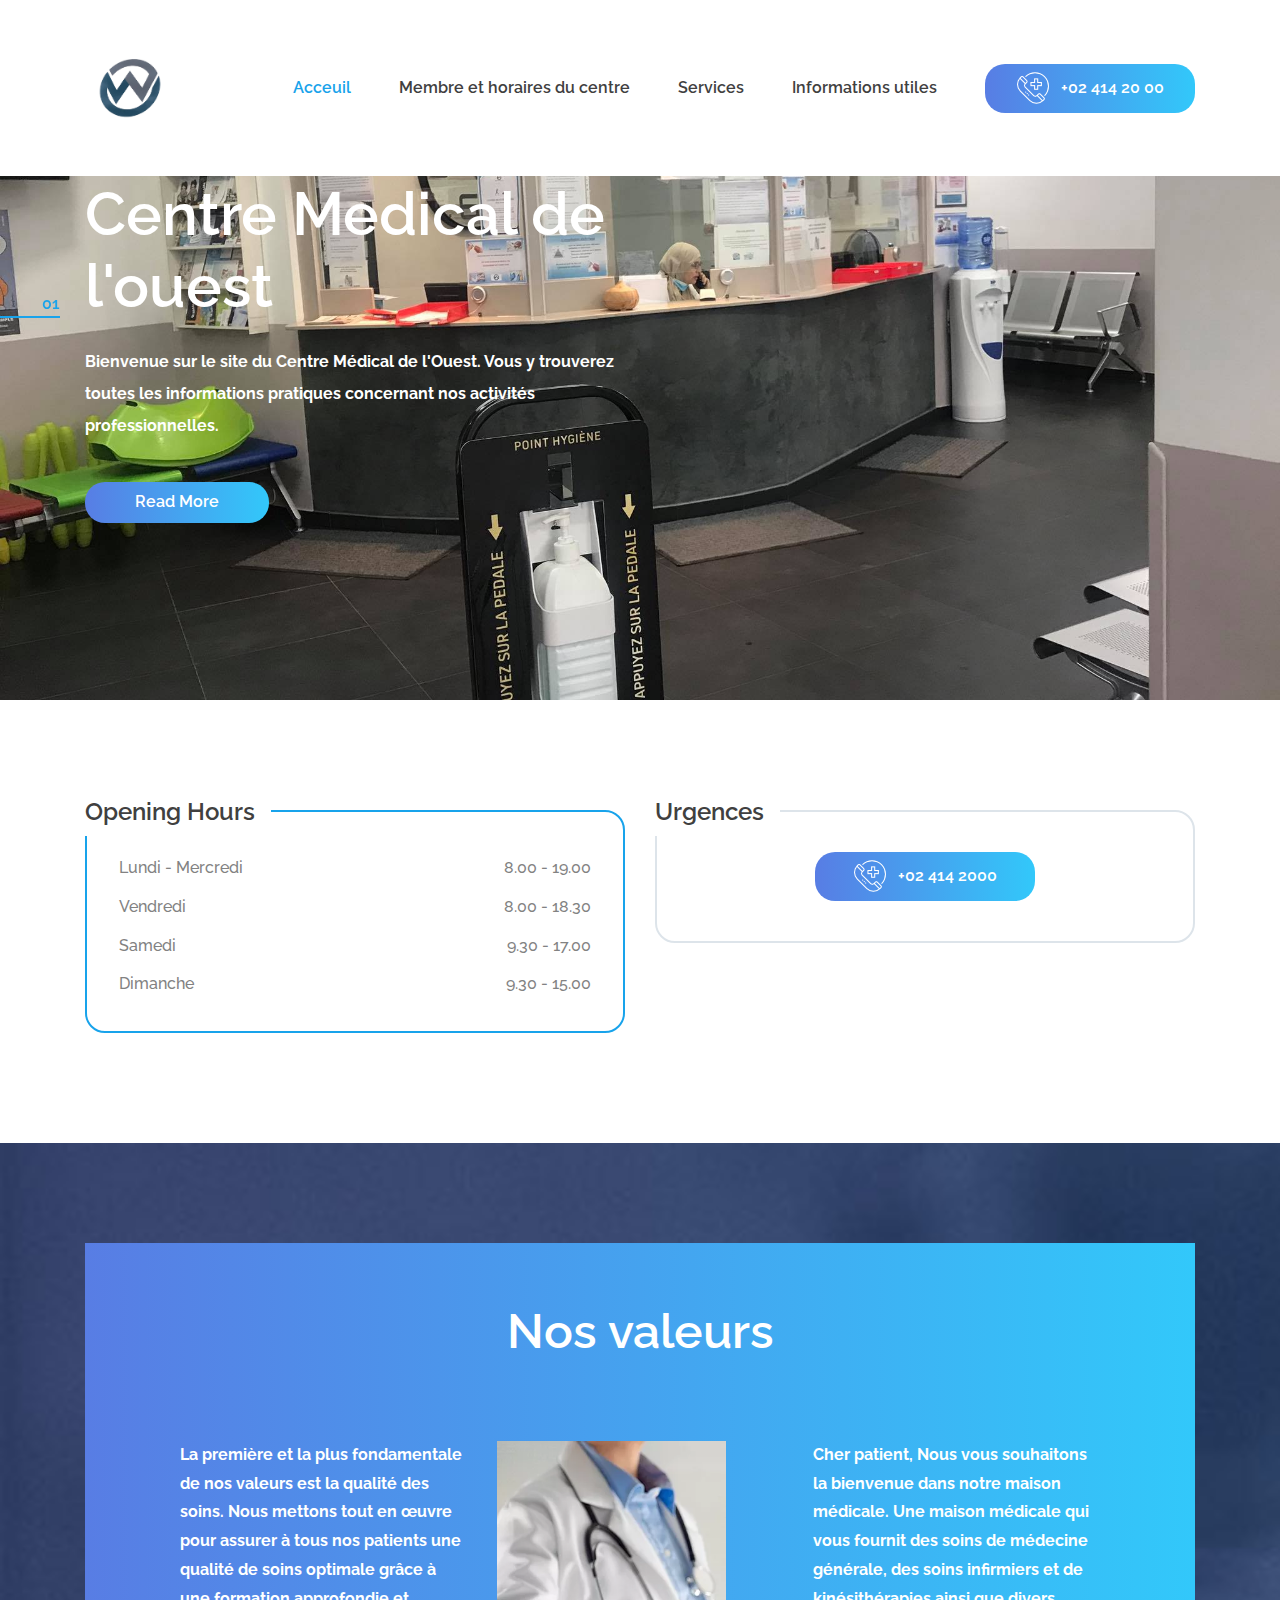
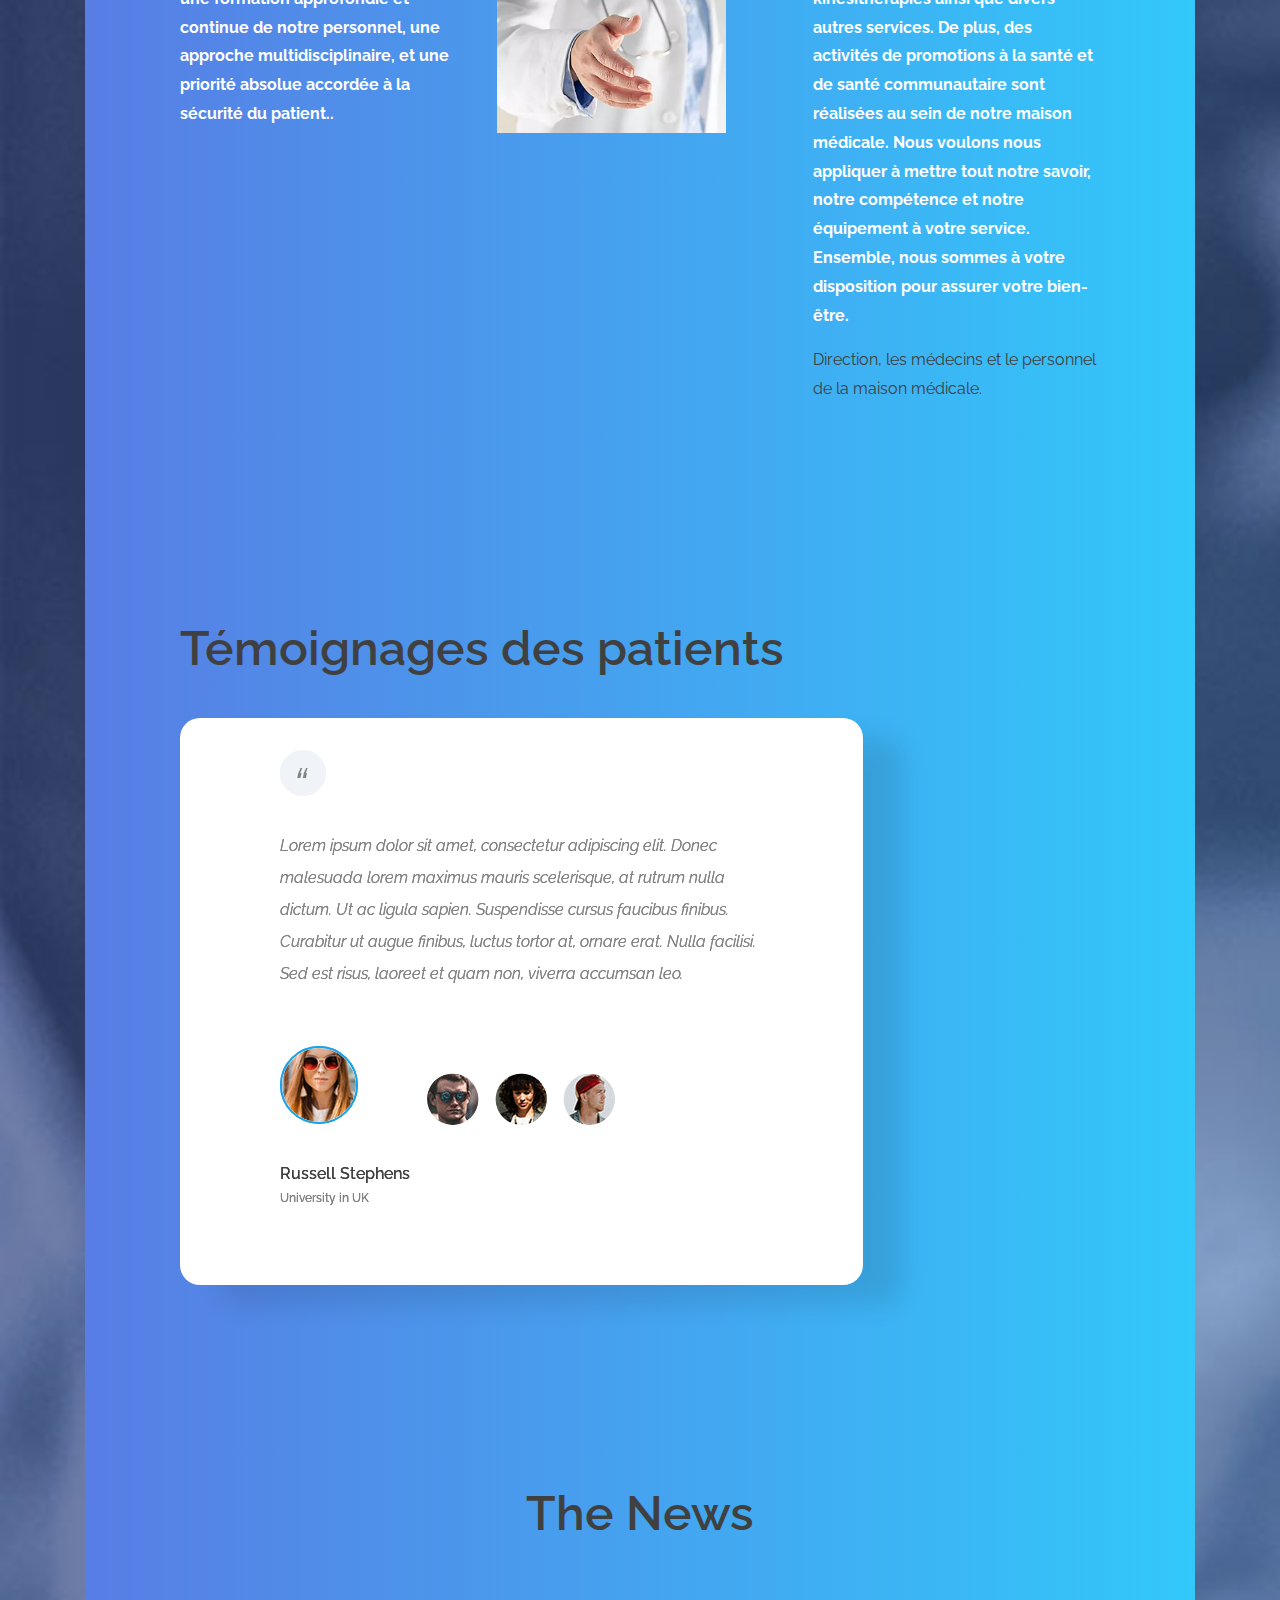
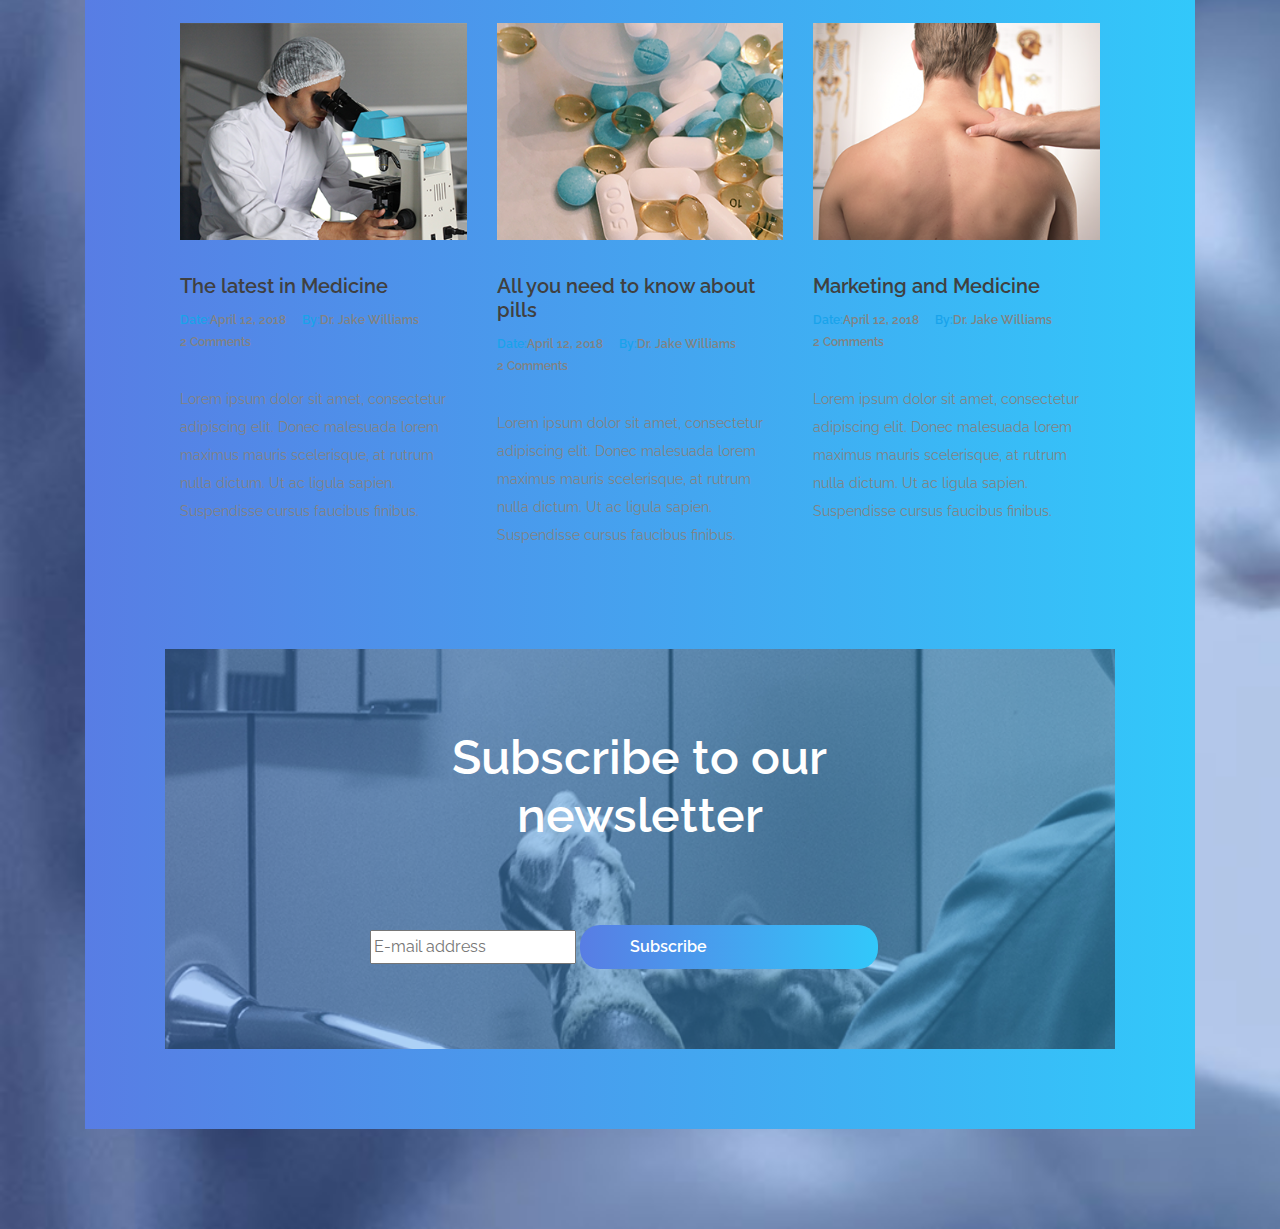
==== commit e2af1a6a: "3 commit" ====
--- a/index.html
+++ b/index.html
@@ -28,7 +28,7 @@
                 <div class="row">
                     <div class="col-12 d-flex flex-wrap justify-content-between align-items-center">
                         <div class="site-branding d-flex align-items-center">
-                            <a class="d-block" href="index.html" rel="home"><img class="d-block" src="../medart/images/logocentremedicalouest.png" alt="logo" style="width: 90px;"></a>
+                            <a class="d-block" href="index.html" rel="home"><img class="d-block" src="./images/logocentremedicalouest.png" alt="logo" style="width: 90px;"></a>
                         </div>
                         <!-- .site-branding -->
 
@@ -65,7 +65,7 @@
 
         <div class="swiper-container hero-slider">
             <div class="swiper-wrapper">
-                <div class="swiper-slide hero-content-wrap" style="background-image: url('../medart/images/about-bg.jpg')">
+                <div class="swiper-slide hero-content-wrap" style="background-image: url('./images/about-bg.jpg')">
                     <div class="hero-content-overlay position-absolute w-100 h-100">
                         <div class="container h-100">
                             <div class="row h-100">
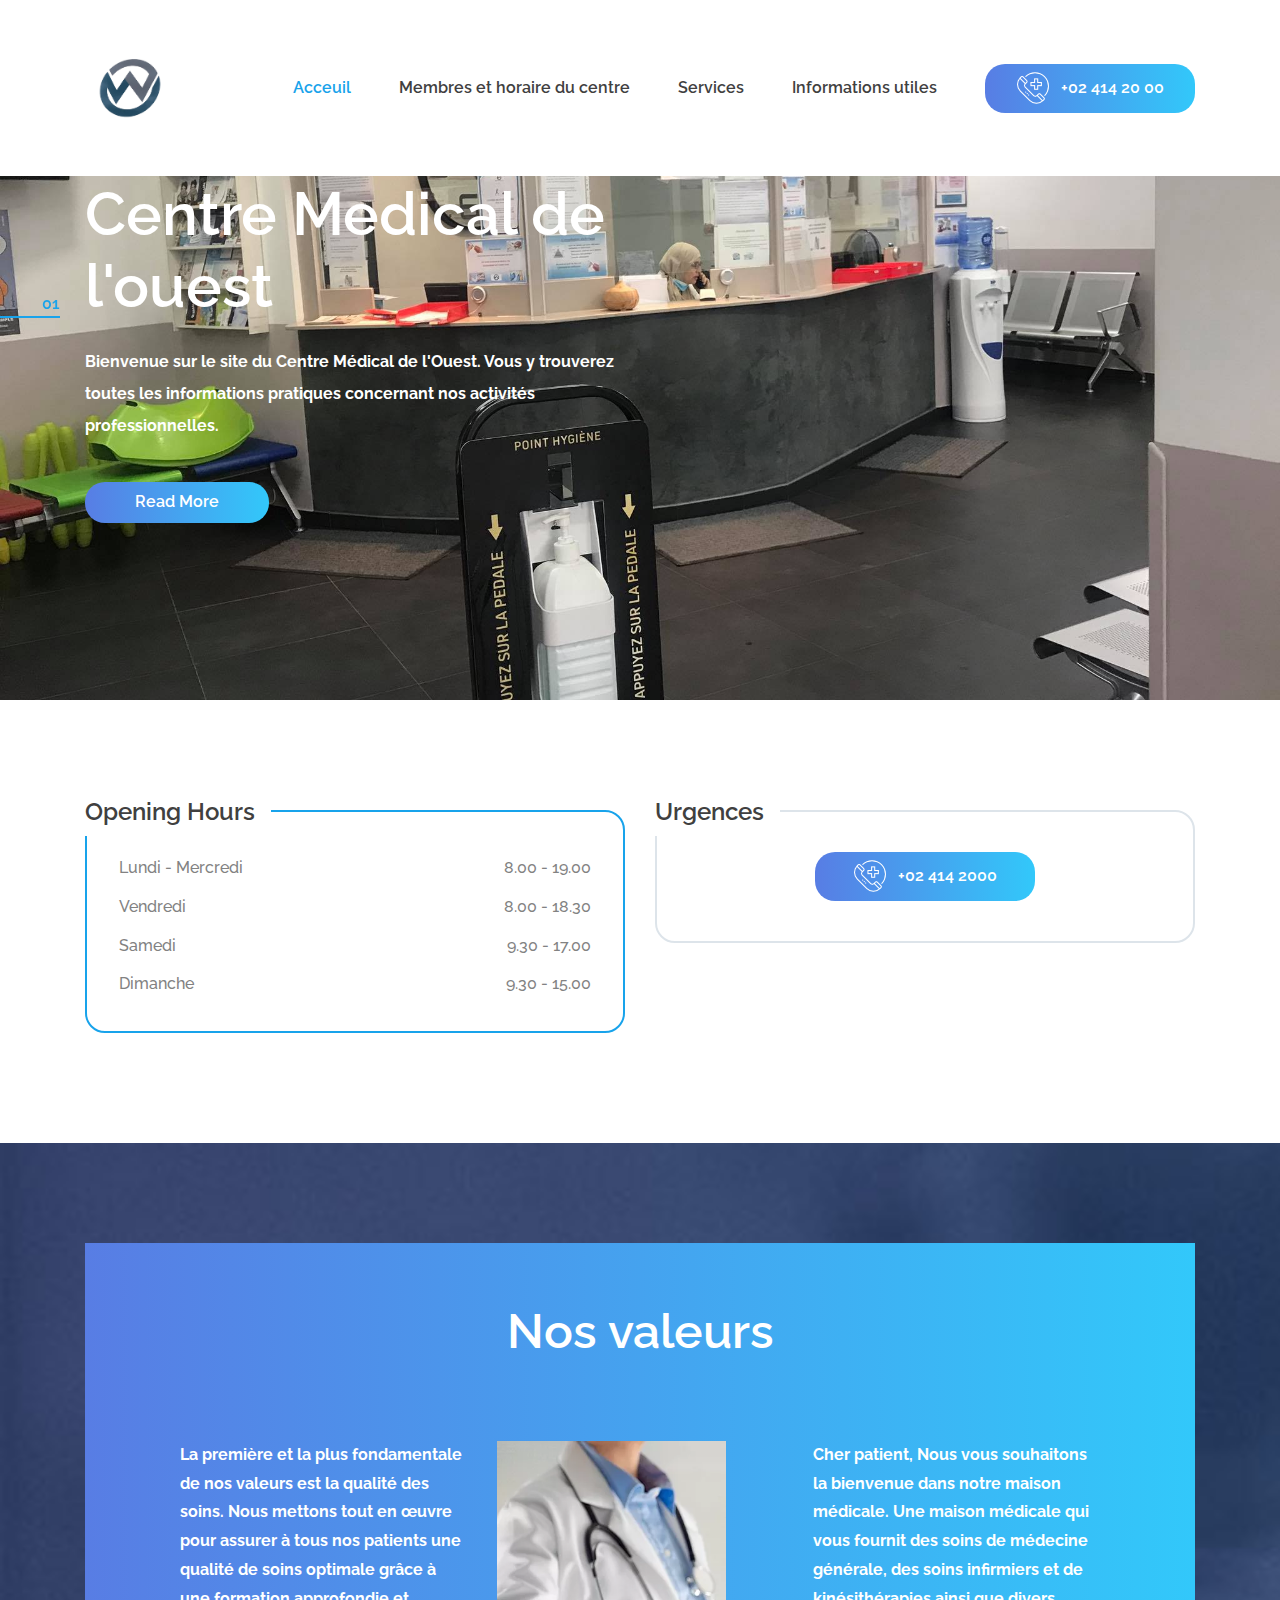
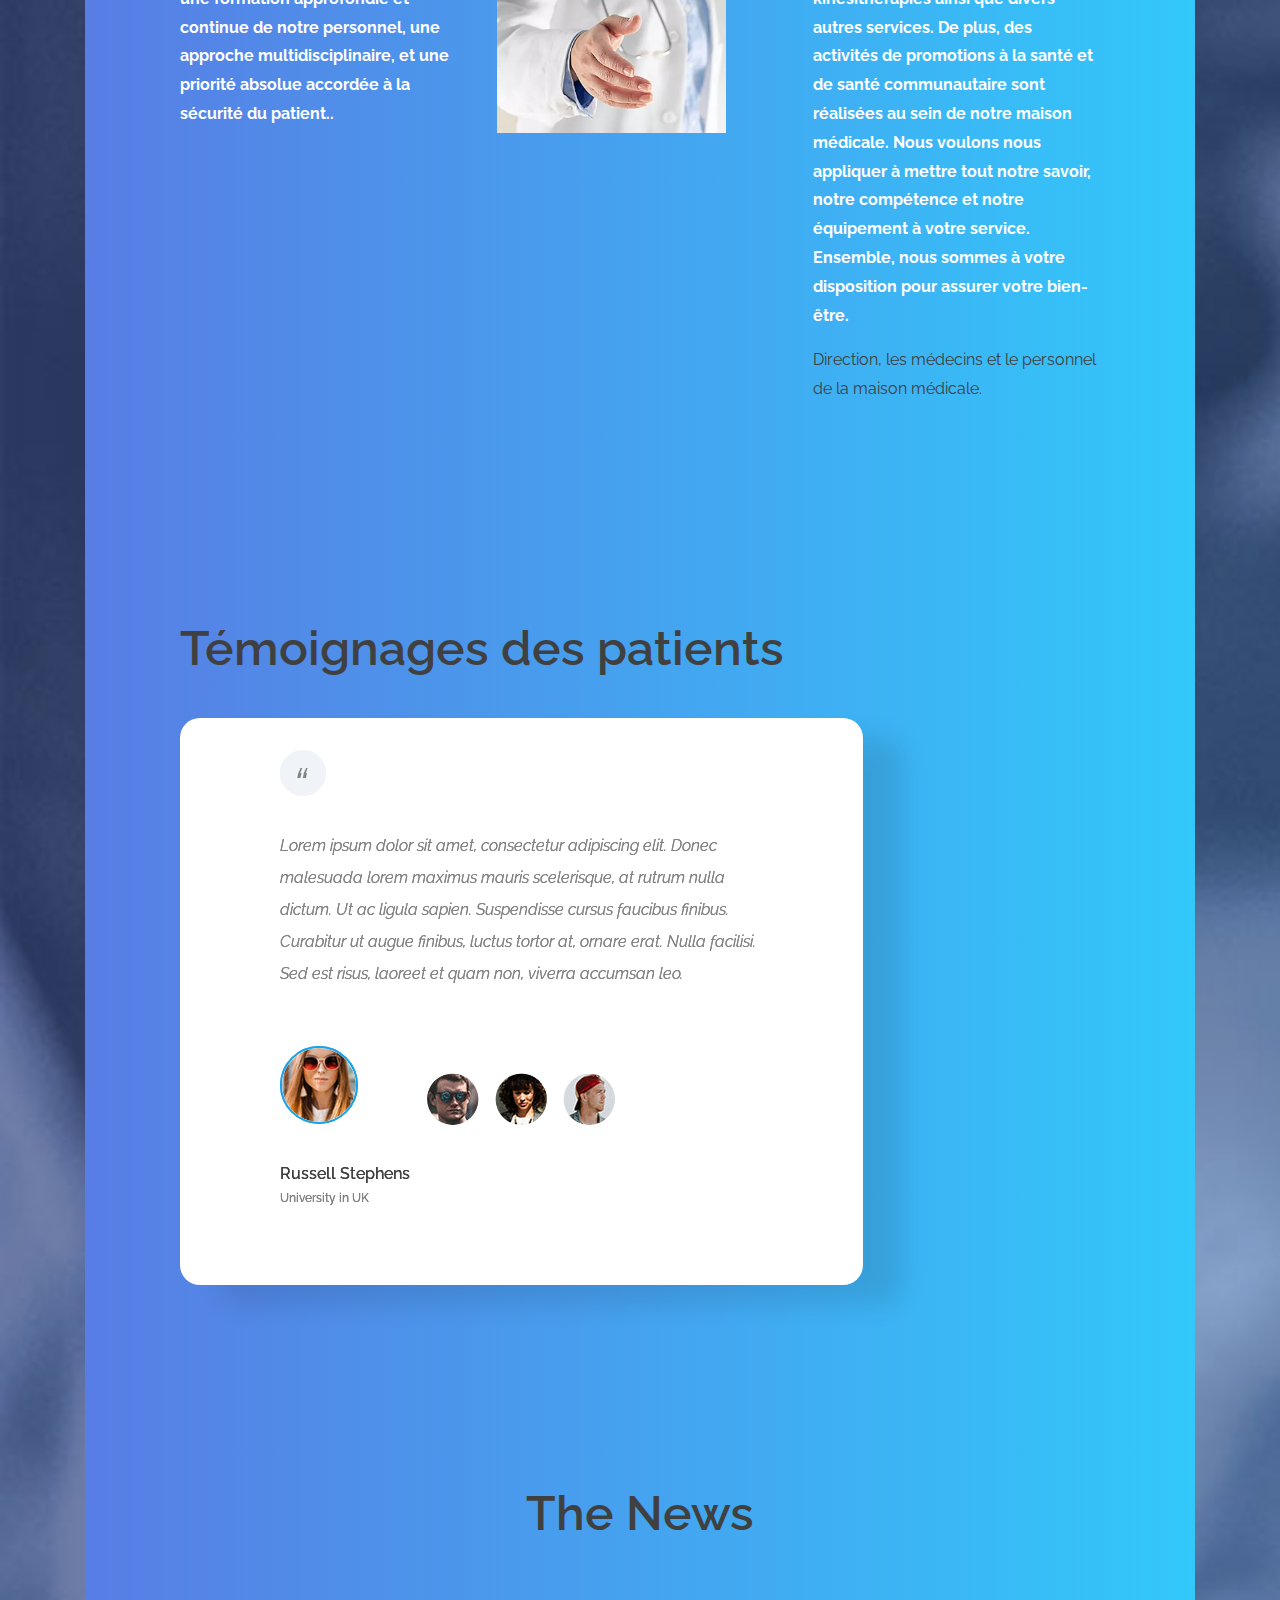
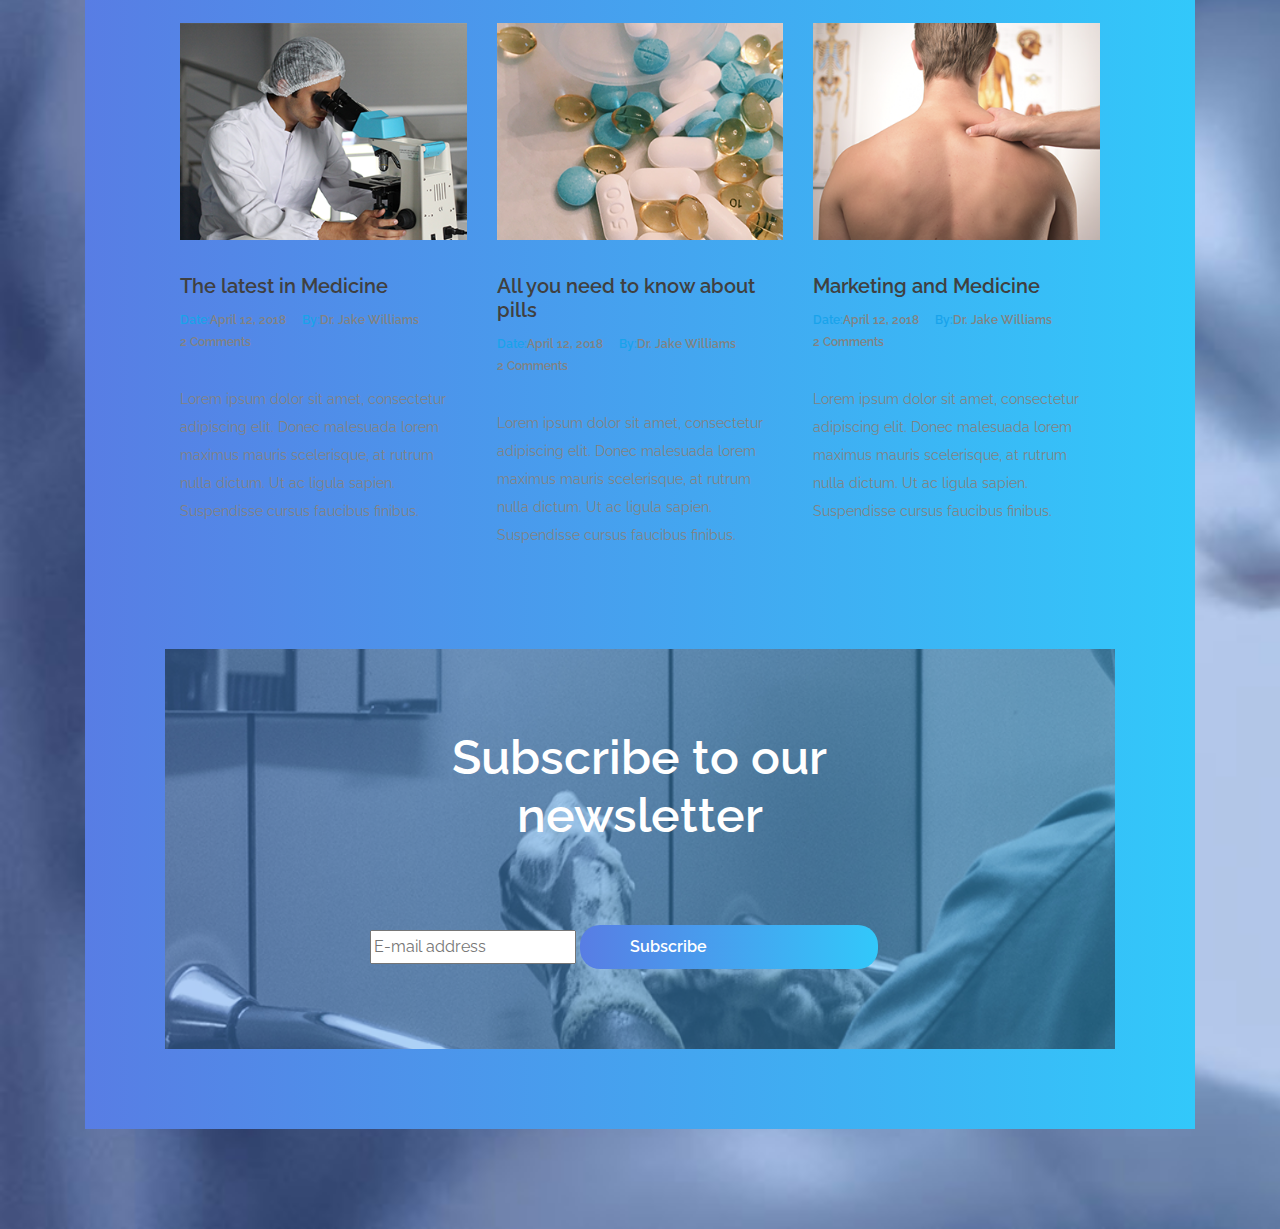
==== commit 3c4a8dd6: "3 commit" ====
--- a/index.html
+++ b/index.html
@@ -35,7 +35,7 @@
                         <nav class="site-navigation d-flex justify-content-end align-items-center bg-white">
                             <ul class="d-flex flex-column flex-lg-row justify-content-lg-end align-items-center">
                                 <li class="current-menu-item"><a href="index.html">Acceuil</a></li>
-                                <li><a href="about.html">Membre et horaires du centre</a></li>
+                                <li><a href="about.html">Membres et horaire du centre</a></li>
                                 <li><a href="services.html">Services</a></li>
 
                                 <li><a href="contact.html">Informations utiles</a></li>
